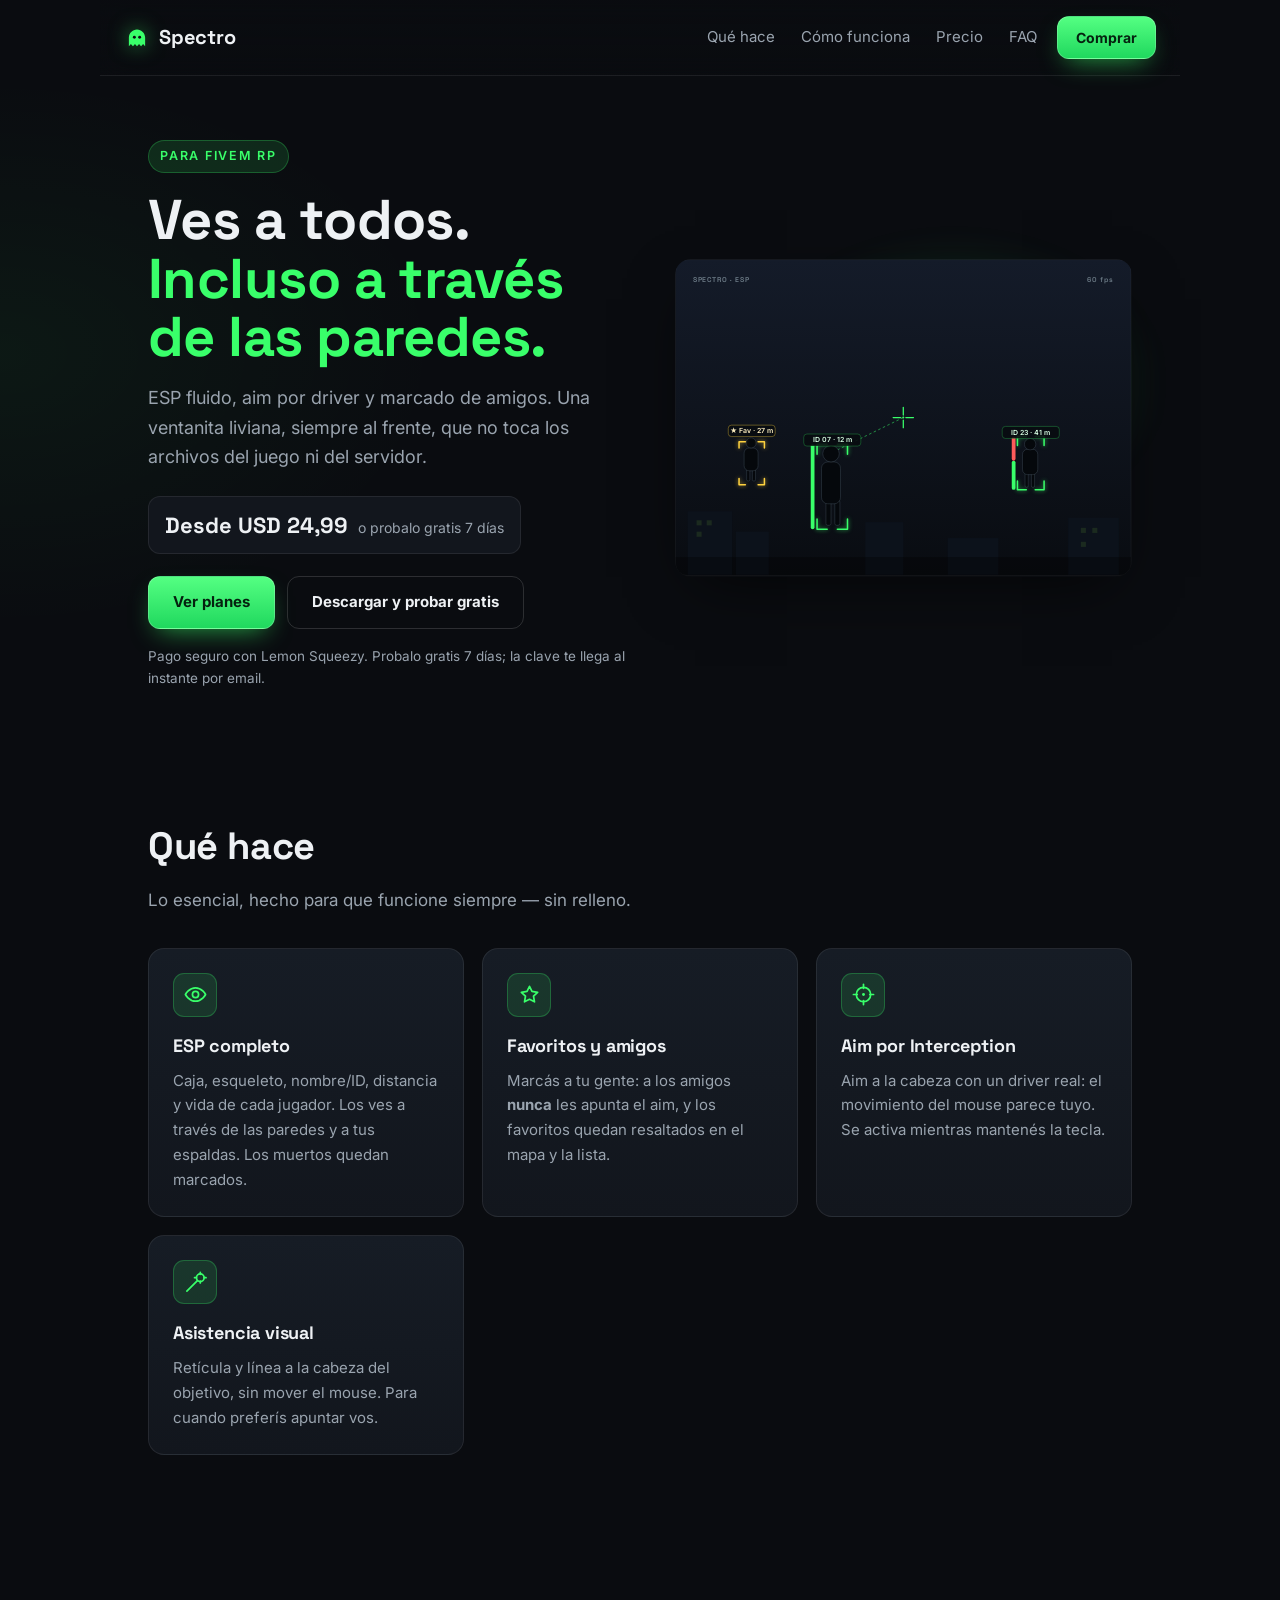
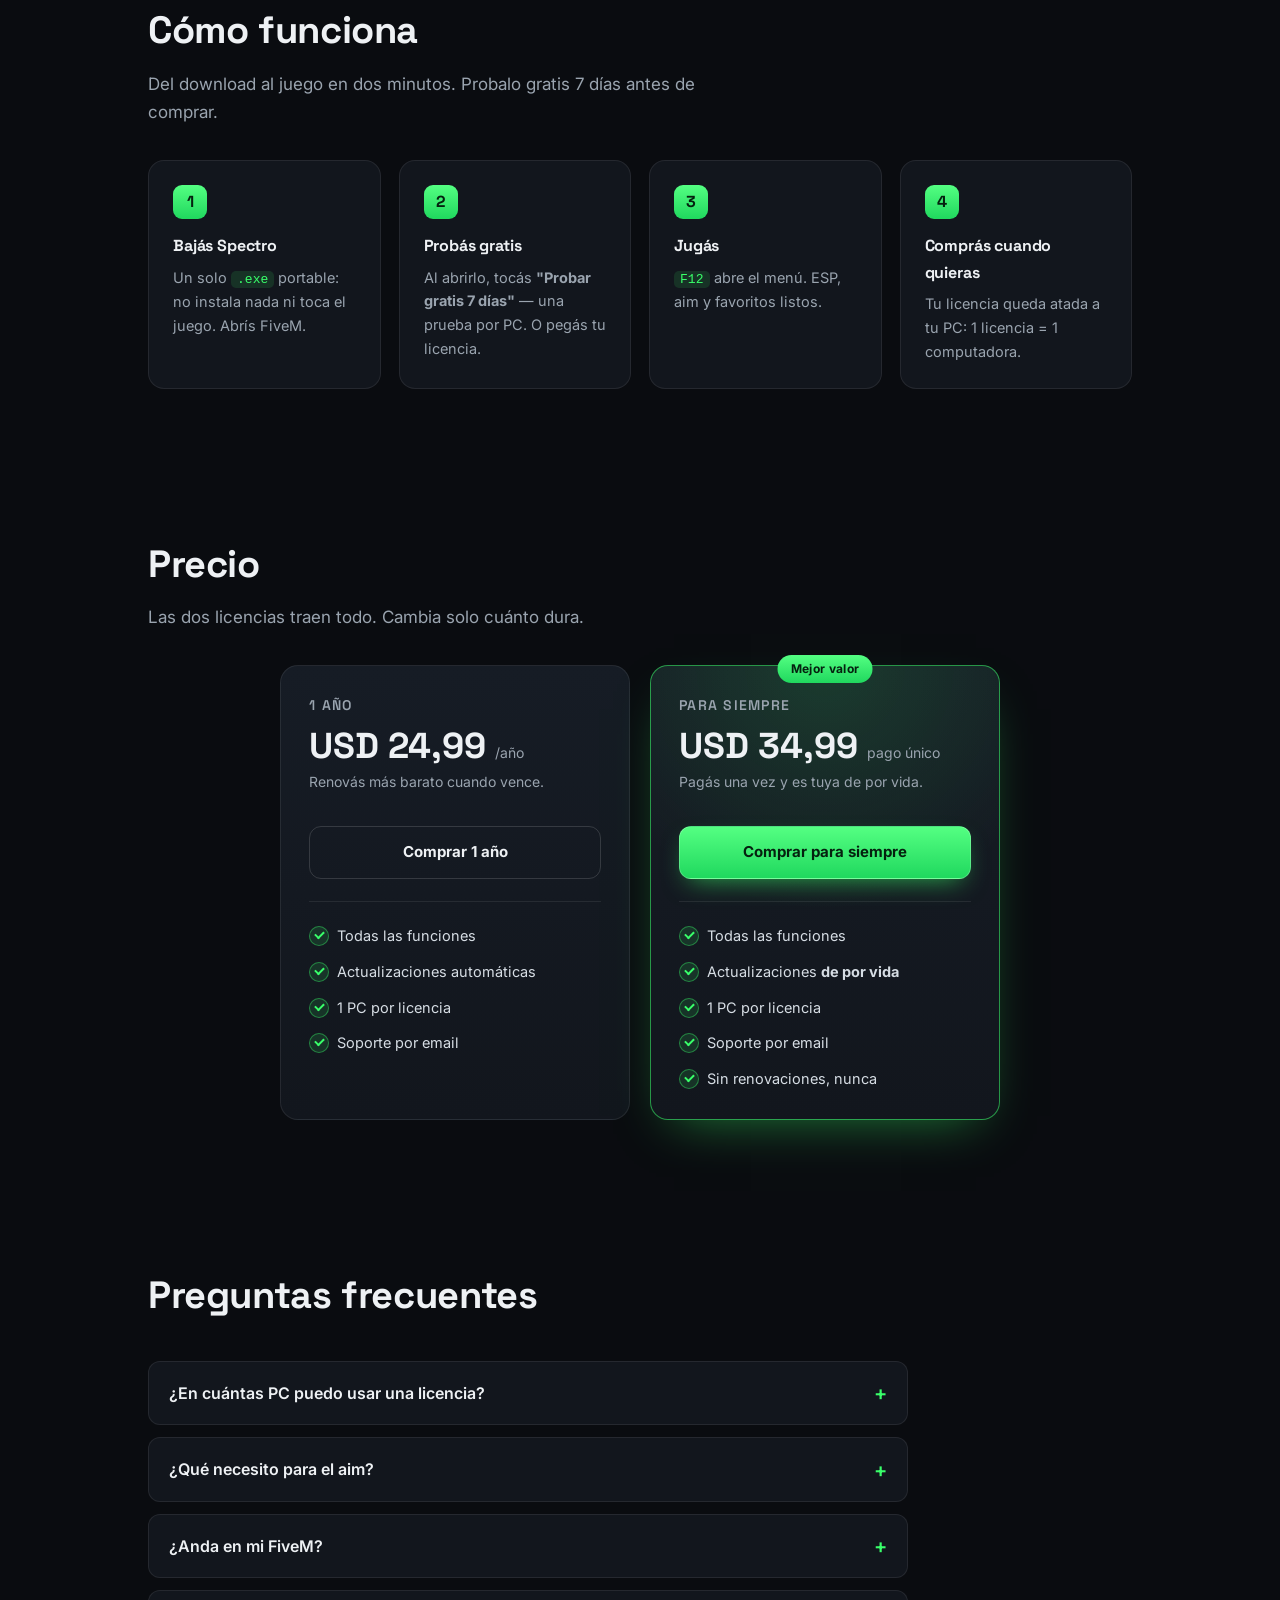
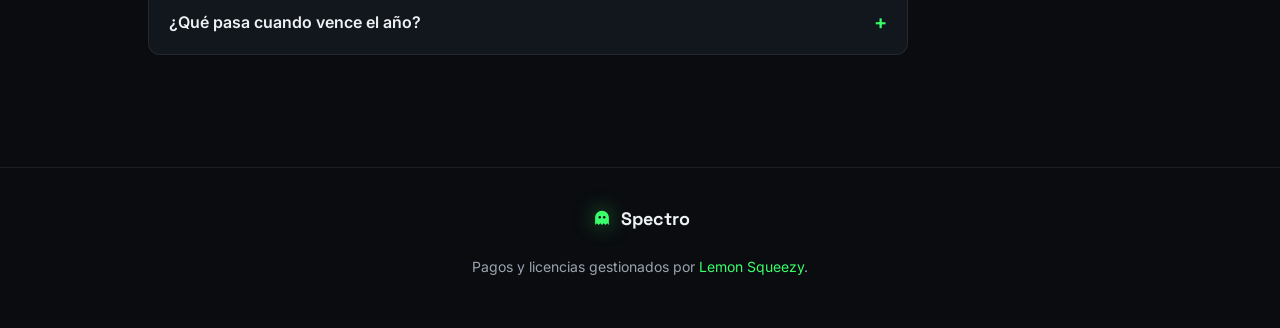
==== index.html @ 85bcd3e9 "Landing: descarga del exe + flujo de prueba gratis Co-Authored-By: Claude Opus 4.8 <noreply@anthropi" ====
<!doctype html>
<html lang="es">
<head>
<meta charset="utf-8">
<meta name="viewport" content="width=device-width, initial-scale=1">
<title>Spectro — ESP para FiveM RP</title>
<meta name="description" content="Spectro: ESP fluido, aim por driver y marcado de amigos para FiveM RP. Licencia de 1 año por USD 24,99.">
<link rel="icon" type="image/svg+xml" href="favicon.svg">
<link rel="preconnect" href="https://fonts.googleapis.com">
<link rel="preconnect" href="https://fonts.gstatic.com" crossorigin>
<link href="https://fonts.googleapis.com/css2?family=Space+Grotesk:wght@500;600;700&family=Inter:wght@400;500;600&display=swap" rel="stylesheet">
<link rel="stylesheet" href="style.css?v=4">
</head>
<body>

<!-- ===== Marca (fantasma) reutilizable ===== -->
<svg width="0" height="0" style="position:absolute" aria-hidden="true">
  <defs>
    <symbol id="ghost" viewBox="0 0 64 64">
      <path d="M12 52 L12 31 C12 20 20.95 11 32 11 C43.05 11 52 20 52 31 L52 52 L47 47 L42 52 L37 47 L32 52 L27 47 L22 52 L17 47 Z"/>
      <circle cx="25.5" cy="30" r="3.6" fill="#0a0c10"/>
      <circle cx="38.5" cy="30" r="3.6" fill="#0a0c10"/>
    </symbol>
  </defs>
</svg>

<header class="site-header">
  <a class="brand" href="#">
    <svg class="brand-mark" viewBox="0 0 64 64" aria-hidden="true"><use href="#ghost"/></svg>
    <span>Spectro</span>
  </a>
  <nav class="nav">
    <a href="#que-hace">Qué hace</a>
    <a href="#como">Cómo funciona</a>
    <a href="#precio">Precio</a>
    <a href="#faq">FAQ</a>
  </nav>
  <a class="btn btn-sm" href="#precio">Comprar</a>
</header>

<main>

  <!-- ===== HERO ===== -->
  <section class="hero">
    <div class="hero-copy">
      <span class="eyebrow">Para FiveM RP</span>
      <h1>Ves a todos.<br><span class="accent">Incluso a través de las paredes.</span></h1>
      <p class="lead">ESP fluido, aim por driver y marcado de amigos. Una ventanita liviana, siempre al frente, que no toca los archivos del juego ni del servidor.</p>
      <div class="price-pill"><strong>Desde USD 24,99</strong><span>o probalo gratis 7 días</span></div>
      <div class="cta-row">
        <a class="btn" href="#precio">Ver planes</a>
        <a class="btn btn-ghost" href="download/Cheat.App.exe">Descargar y probar gratis</a>
      </div>
      <p class="trust">Pago seguro con Lemon Squeezy. Probalo gratis 7 días; la clave te llega al instante por email.</p>
    </div>

    <div class="hero-visual">
      <div class="glow"></div>
      <!-- Mockup del ESP (ilustración; se reemplaza por una captura real) -->
      <svg class="esp-mockup" viewBox="0 0 720 500" role="img" aria-label="Mockup del ESP de Spectro">
        <defs>
          <linearGradient id="sky" x1="0" y1="0" x2="0" y2="1">
            <stop offset="0" stop-color="#141b29"/>
            <stop offset="1" stop-color="#090c11"/>
          </linearGradient>
          <filter id="soft" x="-20%" y="-20%" width="140%" height="140%">
            <feGaussianBlur stdDeviation="2.2"/>
          </filter>
        </defs>

        <rect x="1" y="1" width="718" height="498" rx="18" fill="url(#sky)" stroke="rgba(255,255,255,.08)"/>

        <!-- skyline -->
        <g fill="#0c121b">
          <rect x="20" y="398" width="70" height="100"/>
          <rect x="96" y="430" width="52" height="68"/>
          <rect x="300" y="415" width="60" height="83"/>
          <rect x="430" y="440" width="80" height="58"/>
          <rect x="620" y="408" width="80" height="90"/>
        </g>
        <g fill="#1b2a1f">
          <rect x="34" y="412" width="8" height="8"/><rect x="50" y="412" width="8" height="8"/>
          <rect x="34" y="430" width="8" height="8"/><rect x="640" y="424" width="8" height="8"/>
          <rect x="658" y="424" width="8" height="8"/><rect x="640" y="446" width="8" height="8"/>
        </g>
        <rect x="1" y="470" width="718" height="29" rx="0" fill="rgba(0,0,0,.35)"/>

        <!-- ====== Jugador C (favorito, amarillo) ====== -->
        <g class="fig">
          <rect x="113" y="330" width="5" height="20" rx="2"/><rect x="122" y="330" width="5" height="20" rx="2"/>
          <rect x="109" y="298" width="22" height="36" rx="8"/>
          <circle cx="120" cy="290" r="8"/>
        </g>
        <g class="esp esp-fav">
          <path d="M101 288 h10 M101 288 v10 M141 288 h-10 M141 288 v10 M101 356 h10 M101 356 v-10 M141 356 h-10 M141 356 v-10"/>
        </g>
        <g class="tag tag-fav"><rect x="84" y="262" width="74" height="18" rx="5"/><text x="121" y="275">★ Fav · 27 m</text></g>

        <!-- ====== Jugador A (principal) ====== -->
        <line class="aimline" x1="360" y1="250" x2="246" y2="306"/>
        <g class="fig">
          <rect x="238" y="380" width="8" height="40" rx="3"/><rect x="252" y="380" width="8" height="40" rx="3"/>
          <rect x="231" y="320" width="30" height="66" rx="10"/>
          <circle cx="246" cy="307" r="13"/>
        </g>
        <g class="esp">
          <path d="M224 292 h16 M224 292 v16 M272 292 h-16 M272 292 v16 M224 426 h16 M224 426 v-16 M272 426 h-16 M272 426 v-16"/>
        </g>
        <!-- barra de vida llena -->
        <rect x="214" y="292" width="6" height="134" rx="3" fill="rgba(0,0,0,.55)"/>
        <rect x="214" y="292" width="6" height="134" rx="3" class="hp-full"/>
        <g class="tag"><rect x="203" y="276" width="90" height="19" rx="5"/><text x="248" y="289">ID 07 · 12 m</text></g>

        <!-- ====== Jugador B (lejos, vida media) ====== -->
        <g class="fig">
          <rect x="552" y="336" width="5" height="24" rx="2"/><rect x="562" y="336" width="5" height="24" rx="2"/>
          <rect x="548" y="300" width="24" height="40" rx="8"/>
          <circle cx="560" cy="292" r="9"/>
        </g>
        <g class="esp">
          <path d="M540 280 h14 M540 280 v14 M582 280 h-14 M582 280 v14 M540 364 h14 M540 364 v-14 M582 364 h-14 M582 364 v-14"/>
        </g>
        <rect x="531" y="280" width="6" height="84" rx="3" fill="rgba(0,0,0,.55)"/>
        <rect x="531" y="318" width="6" height="46" rx="3" class="hp-full"/>
        <rect x="531" y="280" width="6" height="38" rx="3" class="hp-low"/>
        <g class="tag"><rect x="516" y="264" width="90" height="19" rx="5"/><text x="561" y="277">ID 23 · 41 m</text></g>

        <!-- crosshair -->
        <g class="crosshair">
          <line x1="344" y1="250" x2="356" y2="250"/><line x1="364" y1="250" x2="376" y2="250"/>
          <line x1="360" y1="234" x2="360" y2="246"/><line x1="360" y1="254" x2="360" y2="266"/>
          <circle cx="360" cy="250" r="1.6"/>
        </g>

        <!-- HUD -->
        <text class="hud" x="28" y="36">SPECTRO · ESP</text>
        <text class="hud" x="692" y="36" text-anchor="end">60 fps</text>
      </svg>
    </div>
  </section>

  <!-- ===== QUÉ HACE ===== -->
  <section id="que-hace" class="section">
    <div class="section-head">
      <h2>Qué hace</h2>
      <p>Lo esencial, hecho para que funcione siempre — sin relleno.</p>
    </div>
    <div class="grid">
      <article class="card">
        <div class="ic">
          <svg viewBox="0 0 24 24"><path d="M1.5 12S5 5 12 5s10.5 7 10.5 7-3.5 7-10.5 7S1.5 12 1.5 12Z"/><circle cx="12" cy="12" r="3.2"/></svg>
        </div>
        <h3>ESP completo</h3>
        <p>Caja, esqueleto, nombre/ID, distancia y vida de cada jugador. Los ves a través de las paredes y a tus espaldas. Los muertos quedan marcados.</p>
      </article>
      <article class="card">
        <div class="ic">
          <svg viewBox="0 0 24 24"><path d="M12 3.5l2.6 5.3 5.9.9-4.3 4.1 1 5.8L12 17l-5.2 2.6 1-5.8-4.3-4.1 5.9-.9z"/></svg>
        </div>
        <h3>Favoritos y amigos</h3>
        <p>Marcás a tu gente: a los amigos <strong>nunca</strong> les apunta el aim, y los favoritos quedan resaltados en el mapa y la lista.</p>
      </article>
      <article class="card">
        <div class="ic">
          <svg viewBox="0 0 24 24"><circle cx="12" cy="12" r="7.5"/><line x1="12" y1="1.5" x2="12" y2="5.5"/><line x1="12" y1="18.5" x2="12" y2="22.5"/><line x1="1.5" y1="12" x2="5.5" y2="12"/><line x1="18.5" y1="12" x2="22.5" y2="12"/><circle cx="12" cy="12" r="1.5" class="fill"/></svg>
        </div>
        <h3>Aim por Interception</h3>
        <p>Aim a la cabeza con un driver real: el movimiento del mouse parece tuyo. Se activa mientras mantenés la tecla.</p>
      </article>
      <article class="card">
        <div class="ic">
          <svg viewBox="0 0 24 24"><path d="M3 21 L14 10"/><circle cx="17" cy="7" r="4"/><path d="M17 1.5v2 M17 10.5v2 M11 7h2 M21 7h2"/></svg>
        </div>
        <h3>Asistencia visual</h3>
        <p>Retícula y línea a la cabeza del objetivo, sin mover el mouse. Para cuando preferís apuntar vos.</p>
      </article>
    </div>
  </section>

  <!-- ===== CÓMO FUNCIONA ===== -->
  <section id="como" class="section">
    <div class="section-head">
      <h2>Cómo funciona</h2>
      <p>Del download al juego en dos minutos. Probalo gratis 7 días antes de comprar.</p>
    </div>
    <ol class="steps">
      <li><span class="num">1</span><h3>Bajás Spectro</h3><p>Un solo <code>.exe</code> portable: no instala nada ni toca el juego. Abrís FiveM.</p></li>
      <li><span class="num">2</span><h3>Probás gratis</h3><p>Al abrirlo, tocás <b>"Probar gratis 7 días"</b> — una prueba por PC. O pegás tu licencia.</p></li>
      <li><span class="num">3</span><h3>Jugás</h3><p><code>F12</code> abre el menú. ESP, aim y favoritos listos.</p></li>
      <li><span class="num">4</span><h3>Comprás cuando quieras</h3><p>Tu licencia queda atada a tu PC: 1 licencia = 1 computadora.</p></li>
    </ol>
  </section>

  <!-- ===== PRECIO ===== -->
  <section id="precio" class="section">
    <div class="section-head">
      <h2>Precio</h2>
      <p>Las dos licencias traen todo. Cambia solo cuánto dura.</p>
    </div>
    <div class="plans">
      <!-- Plan 1 año -->
      <div class="plan">
        <span class="plan-name">1 año</span>
        <div class="plan-price">USD 24,99 <span>/año</span></div>
        <p class="plan-note">Renovás más barato cuando vence.</p>
        <a class="btn btn-ghost full" href="https://spectrofivem.lemonsqueezy.com/checkout/buy/09690ed9-b4ee-4f0f-9200-23edc8bf85ed">Comprar 1 año</a>
        <ul class="plan-feats">
          <li>Todas las funciones</li>
          <li>Actualizaciones automáticas</li>
          <li>1 PC por licencia</li>
          <li>Soporte por email</li>
        </ul>
      </div>
      <!-- Plan para siempre (destacado) -->
      <div class="plan plan-featured">
        <span class="badge">Mejor valor</span>
        <span class="plan-name">Para siempre</span>
        <div class="plan-price">USD 34,99 <span>pago único</span></div>
        <p class="plan-note">Pagás una vez y es tuya de por vida.</p>
        <a class="btn full" href="https://spectrofivem.lemonsqueezy.com/checkout/buy/49e8ce99-309d-4e68-a015-d64d3e84b414">Comprar para siempre</a>
        <ul class="plan-feats">
          <li>Todas las funciones</li>
          <li>Actualizaciones <strong>de por vida</strong></li>
          <li>1 PC por licencia</li>
          <li>Soporte por email</li>
          <li>Sin renovaciones, nunca</li>
        </ul>
      </div>
    </div>
  </section>

  <!-- ===== FAQ ===== -->
  <section id="faq" class="section">
    <div class="section-head"><h2>Preguntas frecuentes</h2></div>
    <div class="faq">
      <details>
        <summary>¿En cuántas PC puedo usar una licencia?</summary>
        <p>En una. Se activa en la primera PC donde la pegás y queda atada. Si cambiás de PC o formateás, se libera la anterior y se activa en la nueva.</p>
      </details>
      <details>
        <summary>¿Qué necesito para el aim?</summary>
        <p>El driver Interception. Spectro te ofrece instalarlo la primera vez: pide permiso de administrador y un reinicio, una sola vez.</p>
      </details>
      <details>
        <summary>¿Anda en mi FiveM?</summary>
        <p>Probado en FiveM b3258 y superiores. Si una actualización del juego rompe algo, el auto-updater te trae el arreglo al abrir.</p>
      </details>
      <details>
        <summary>¿Qué pasa cuando vence el año?</summary>
        <p>Renovás con una clave nueva, más barata que la compra inicial. Mientras tengas licencia vigente, Spectro valida solo al abrir.</p>
      </details>
    </div>
  </section>

</main>

<footer>
  <div class="foot-brand">
    <svg class="brand-mark" viewBox="0 0 64 64" aria-hidden="true"><use href="#ghost"/></svg>
    <span>Spectro</span>
  </div>
  <p>Pagos y licencias gestionados por <a href="https://www.lemonsqueezy.com">Lemon Squeezy</a>.</p>
</footer>

<!-- Vercel Web Analytics (tráfico). Se activa en el panel del proyecto -> Analytics. -->
<script defer src="/_vercel/insights/script.js"></script>

</body>
</html>
---- style.css ----
/* ===== Spectro landing ===== */
:root{
  --bg:#0a0c10; --bg-2:#0d1016;
  --card:#12161d; --card-2:#161c25;
  --line:rgba(255,255,255,.08); --line-2:rgba(255,255,255,.14);
  --fg:#eef1f4; --muted:#9aa4af;
  --accent:#39ff6a; --accent-2:#16c355; --accent-weak:rgba(57,255,106,.12);
  --fav:#ffd23f; --danger:#ff5b5b;
  --maxw:1080px; --radius:16px;
  --shadow:0 20px 60px -20px rgba(0,0,0,.7);
}
*{box-sizing:border-box}
html{scroll-behavior:smooth}
body{
  margin:0; background:var(--bg); color:var(--fg);
  font:16px/1.65 "Inter",system-ui,-apple-system,sans-serif;
  -webkit-font-smoothing:antialiased;
  background-image:
    radial-gradient(1100px 500px at 78% -10%, rgba(57,255,106,.10), transparent 60%),
    radial-gradient(800px 500px at 0% 10%, rgba(57,255,106,.05), transparent 55%);
}
h1,h2,h3,.brand span{font-family:"Space Grotesk","Inter",sans-serif;letter-spacing:-.01em}
a{color:inherit;text-decoration:none}
.accent{color:var(--accent)}

/* layout helpers */
main,.site-header{max-width:var(--maxw);margin-inline:auto;padding-inline:24px}
.section{padding:72px 24px;max-width:var(--maxw);margin-inline:auto}
.section-head{max-width:620px;margin-bottom:34px}
.section-head h2{font-size:clamp(26px,4vw,38px);margin:0 0 8px}
.section-head p{color:var(--muted);margin:0;font-size:17px}
.eyebrow{display:inline-block;font-size:12.5px;font-weight:600;letter-spacing:.14em;
  text-transform:uppercase;color:var(--accent);
  background:var(--accent-weak);border:1px solid rgba(57,255,106,.25);
  padding:5px 11px;border-radius:999px}

/* buttons */
.btn{display:inline-flex;align-items:center;justify-content:center;gap:8px;
  background:linear-gradient(180deg,#54ff82,#20d85e);color:#05210f;
  font-weight:700;font-size:15px;padding:13px 24px;border-radius:12px;
  border:1px solid rgba(255,255,255,.2);
  box-shadow:0 10px 26px -10px rgba(57,255,106,.65);transition:.18s}
.btn:hover{transform:translateY(-1px);filter:brightness(1.06);box-shadow:0 14px 30px -10px rgba(57,255,106,.8)}
.btn-sm{padding:9px 18px;font-size:14px}
.btn-ghost{background:transparent;color:var(--fg);border-color:var(--line-2);box-shadow:none}
.btn-ghost:hover{border-color:var(--accent);color:var(--accent);background:var(--accent-weak)}

/* header */
.site-header{position:sticky;top:0;z-index:20;display:flex;align-items:center;gap:20px;
  padding-block:16px;backdrop-filter:blur(12px);
  background:linear-gradient(180deg,rgba(10,12,16,.85),rgba(10,12,16,.55));
  border-bottom:1px solid var(--line)}
.brand{display:flex;align-items:center;gap:9px;font-weight:700;font-size:20px;margin-right:auto}
.brand-mark{width:26px;height:26px;fill:var(--accent);filter:drop-shadow(0 0 10px rgba(57,255,106,.5))}
.brand-mark .eye{fill:var(--bg)}
.nav{display:flex;gap:26px;font-size:15px;color:var(--muted)}
.nav a:hover{color:var(--fg)}

/* hero */
.hero{display:grid;grid-template-columns:1.05fr 1fr;gap:48px;align-items:center;
  padding:64px 24px 40px;max-width:var(--maxw);margin-inline:auto}
.hero-copy h1{font-size:clamp(34px,5.2vw,56px);line-height:1.05;margin:18px 0 16px}
.lead{font-size:18px;color:var(--muted);max-width:30em;margin:0 0 24px}
.price-pill{display:inline-flex;align-items:baseline;gap:10px;margin-bottom:22px;
  background:var(--card);border:1px solid var(--line);border-radius:12px;padding:10px 16px}
.price-pill strong{font-size:22px;font-family:"Space Grotesk",sans-serif}
.price-pill span{color:var(--muted);font-size:14px}
.cta-row{display:flex;gap:12px;flex-wrap:wrap}
.trust{color:var(--muted);font-size:13.5px;margin-top:16px}

.hero-visual{position:relative}
.hero-visual .glow{position:absolute;inset:-10% -5%;z-index:0;
  background:radial-gradient(60% 55% at 60% 40%,rgba(57,255,106,.22),transparent 70%);
  filter:blur(10px)}
.esp-mockup{position:relative;z-index:1;width:100%;height:auto;
  border-radius:var(--radius);box-shadow:var(--shadow)}

/* mockup internals */
.esp-mockup .fig{fill:#05080c;stroke:rgba(120,140,160,.35);stroke-width:1}
.esp-mockup .esp path{fill:none;stroke:var(--accent);stroke-width:2.4;stroke-linecap:round;
  filter:drop-shadow(0 0 3px rgba(57,255,106,.7))}
.esp-mockup .esp-fav path{stroke:var(--fav);filter:drop-shadow(0 0 3px rgba(255,210,63,.7))}
.esp-mockup .hp-full{fill:var(--accent)}
.esp-mockup .hp-low{fill:var(--danger)}
.esp-mockup .aimline{stroke:rgba(57,255,106,.55);stroke-width:1.5;stroke-dasharray:4 4}
.esp-mockup .crosshair line{stroke:var(--accent);stroke-width:2;stroke-linecap:round}
.esp-mockup .crosshair circle{fill:var(--accent)}
.esp-mockup .tag rect{fill:rgba(8,12,16,.9);stroke:rgba(57,255,106,.4)}
.esp-mockup .tag text{fill:#d7ffe3;font:600 11px "Inter",sans-serif;text-anchor:middle}
.esp-mockup .tag-fav rect{stroke:rgba(255,210,63,.55)}
.esp-mockup .tag-fav text{fill:#fff0c2}
.esp-mockup .hud{fill:rgba(170,190,200,.6);font:600 11px "Space Grotesk",sans-serif;letter-spacing:.12em}

/* cards */
.grid{display:grid;grid-template-columns:repeat(auto-fit,minmax(240px,1fr));gap:18px}
.card{background:linear-gradient(180deg,var(--card-2),var(--card));
  border:1px solid var(--line);border-radius:var(--radius);padding:24px;transition:.18s}
.card:hover{transform:translateY(-3px);border-color:var(--line-2);box-shadow:var(--shadow)}
.card .ic{width:44px;height:44px;border-radius:11px;display:grid;place-items:center;
  background:var(--accent-weak);border:1px solid rgba(57,255,106,.25);margin-bottom:14px}
.card .ic svg{width:23px;height:23px;fill:none;stroke:var(--accent);stroke-width:1.8;
  stroke-linecap:round;stroke-linejoin:round}
.card .ic svg .fill{fill:var(--accent);stroke:none}
.card h3{font-size:18px;margin:0 0 8px}
.card p{margin:0;color:var(--muted);font-size:15px}

/* steps */
.steps{list-style:none;margin:0;padding:0;display:grid;
  grid-template-columns:repeat(auto-fit,minmax(210px,1fr));gap:18px;counter-reset:s}
.steps li{position:relative;background:var(--card);border:1px solid var(--line);
  border-radius:var(--radius);padding:24px}
.steps .num{display:grid;place-items:center;width:34px;height:34px;border-radius:9px;
  font-family:"Space Grotesk",sans-serif;font-weight:700;color:#05210f;
  background:linear-gradient(180deg,#54ff82,#20d85e);margin-bottom:14px}
.steps h3{font-size:16px;margin:0 0 6px}
.steps p{margin:0;color:var(--muted);font-size:14.5px}
.steps code{background:var(--accent-weak);color:var(--accent);padding:1px 6px;border-radius:5px;font-size:.9em}

/* planes */
.plans{display:grid;grid-template-columns:repeat(2,1fr);gap:20px;align-items:stretch;
  max-width:720px;margin-inline:auto}
.plan{position:relative;display:flex;flex-direction:column;
  background:linear-gradient(180deg,var(--card-2),var(--card));
  border:1px solid var(--line);border-radius:18px;padding:28px}
.plan-featured{border-color:rgba(57,255,106,.55);
  background:
    radial-gradient(120% 90% at 50% 0%,rgba(57,255,106,.14),transparent 60%),
    linear-gradient(180deg,var(--card-2),var(--card));
  box-shadow:0 20px 50px -24px rgba(57,255,106,.5)}
.badge{position:absolute;top:-11px;left:50%;transform:translateX(-50%);
  background:linear-gradient(180deg,#54ff82,#20d85e);color:#05210f;font-weight:700;
  font-size:12px;letter-spacing:.03em;padding:4px 13px;border-radius:999px;white-space:nowrap}
.plan-name{font-family:"Space Grotesk",sans-serif;font-weight:600;font-size:14px;
  color:var(--muted);text-transform:uppercase;letter-spacing:.09em}
.plan-price{font-family:"Space Grotesk",sans-serif;font-weight:700;font-size:36px;
  line-height:1;margin:10px 0 6px}
.plan-price span{font-family:"Inter",sans-serif;font-weight:400;font-size:14px;color:var(--muted)}
.plan-note{color:var(--muted);font-size:14px;margin:0 0 20px;min-height:2.6em}
.btn.full{width:100%}
.plan-feats{list-style:none;margin:22px 0 0;padding:22px 0 0;border-top:1px solid var(--line);
  display:grid;gap:12px}
.plan-feats li{position:relative;padding-left:28px;color:#d6dde4;font-size:14.5px}
.plan-feats li::before{content:"";position:absolute;left:0;top:2px;width:18px;height:18px;border-radius:50%;
  background:var(--accent-weak);border:1px solid rgba(57,255,106,.4)}
.plan-feats li::after{content:"";position:absolute;left:5.5px;top:7px;width:7px;height:4px;
  border-left:2px solid var(--accent);border-bottom:2px solid var(--accent);transform:rotate(-45deg)}

/* faq */
.faq{display:grid;gap:12px;max-width:760px}
details{background:var(--card);border:1px solid var(--line);border-radius:12px;padding:4px 20px}
details summary{cursor:pointer;font-weight:600;padding:14px 0;list-style:none;
  display:flex;justify-content:space-between;align-items:center;gap:12px}
details summary::-webkit-details-marker{display:none}
details summary::after{content:"+";color:var(--accent);font-size:20px;line-height:1;transition:.2s}
details[open] summary::after{transform:rotate(45deg)}
details p{color:var(--muted);margin:0 0 16px;font-size:15px}

/* footer */
footer{border-top:1px solid var(--line);margin-top:40px;padding:36px 24px;
  text-align:center;color:var(--muted);font-size:14px}
.foot-brand{display:inline-flex;align-items:center;gap:8px;font-family:"Space Grotesk",sans-serif;
  font-weight:700;color:var(--fg);font-size:18px;margin-bottom:8px}
.foot-brand .brand-mark{width:22px;height:22px}
footer a{color:var(--accent)}

/* responsive */
@media (max-width:860px){
  .hero{grid-template-columns:1fr;gap:30px;padding-top:40px}
  .hero-visual{order:-1}
  .nav{display:none}
  .plans{grid-template-columns:1fr;max-width:420px}
}
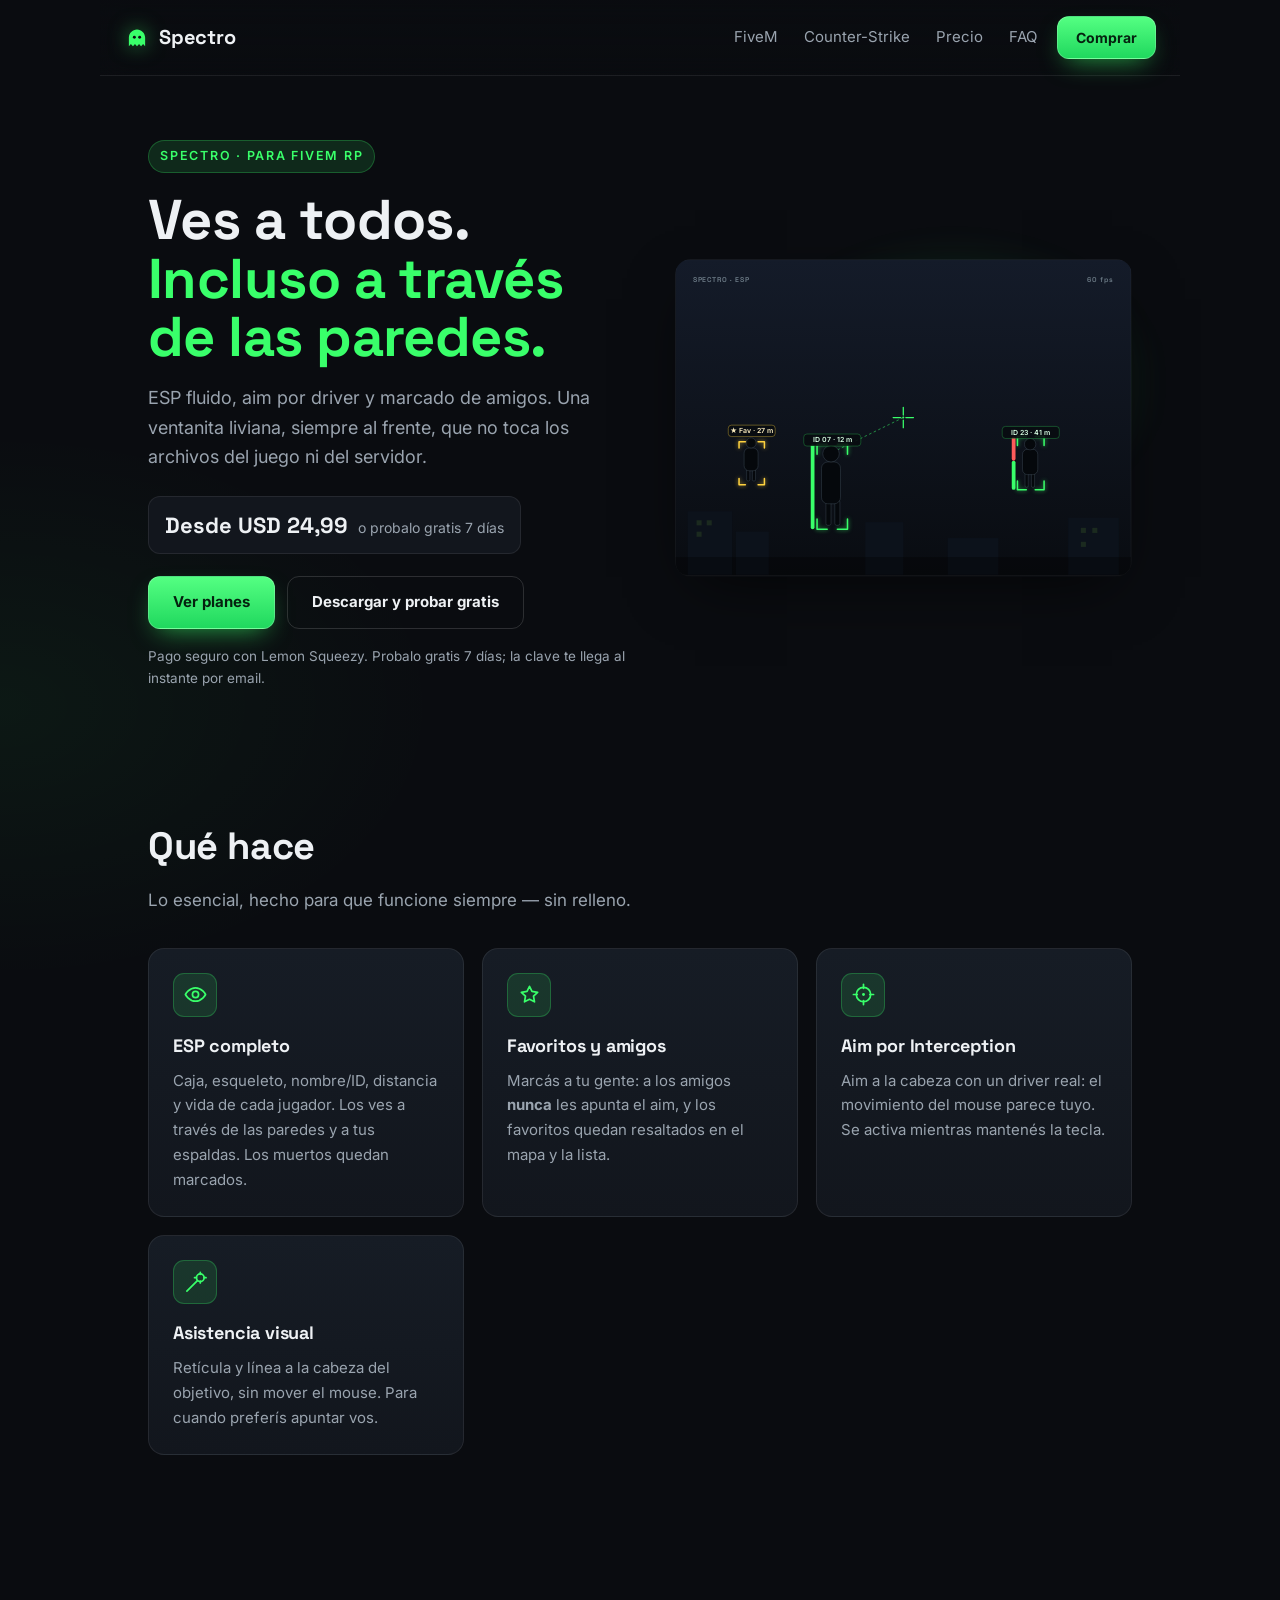
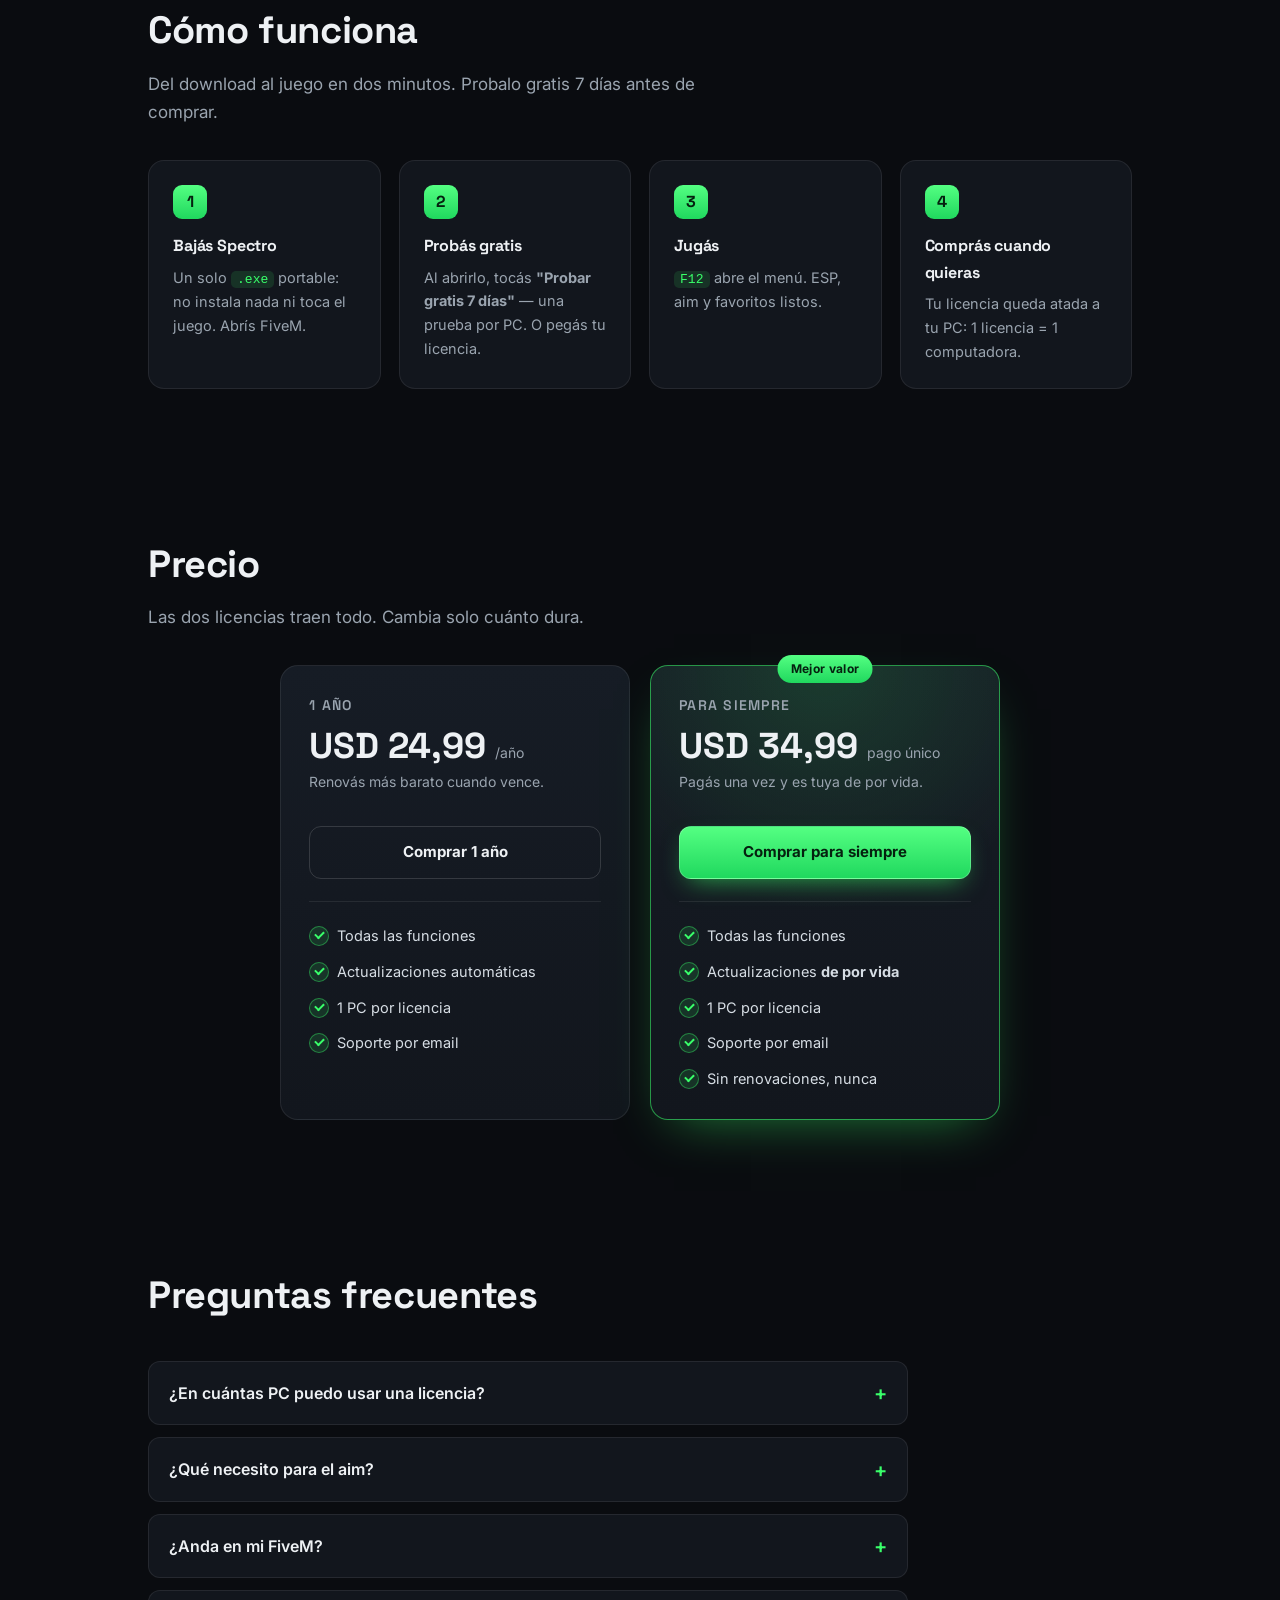
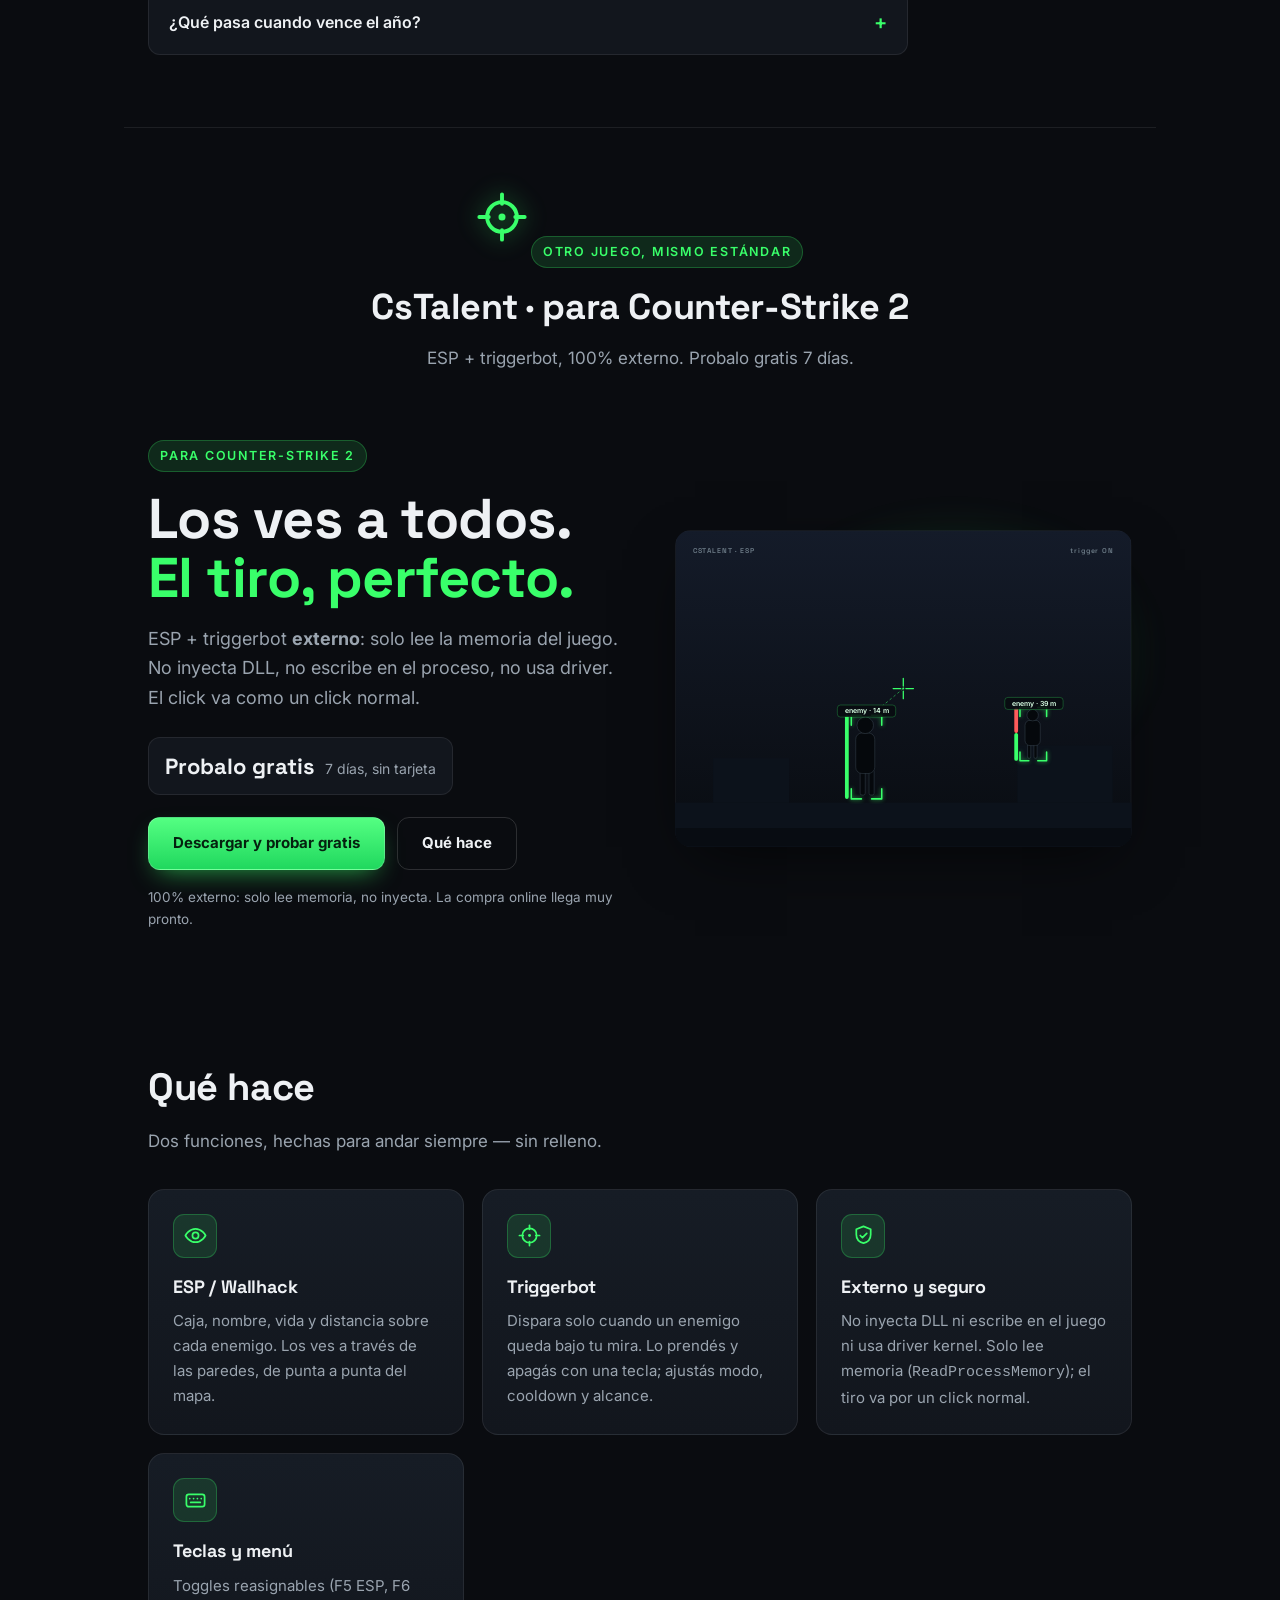
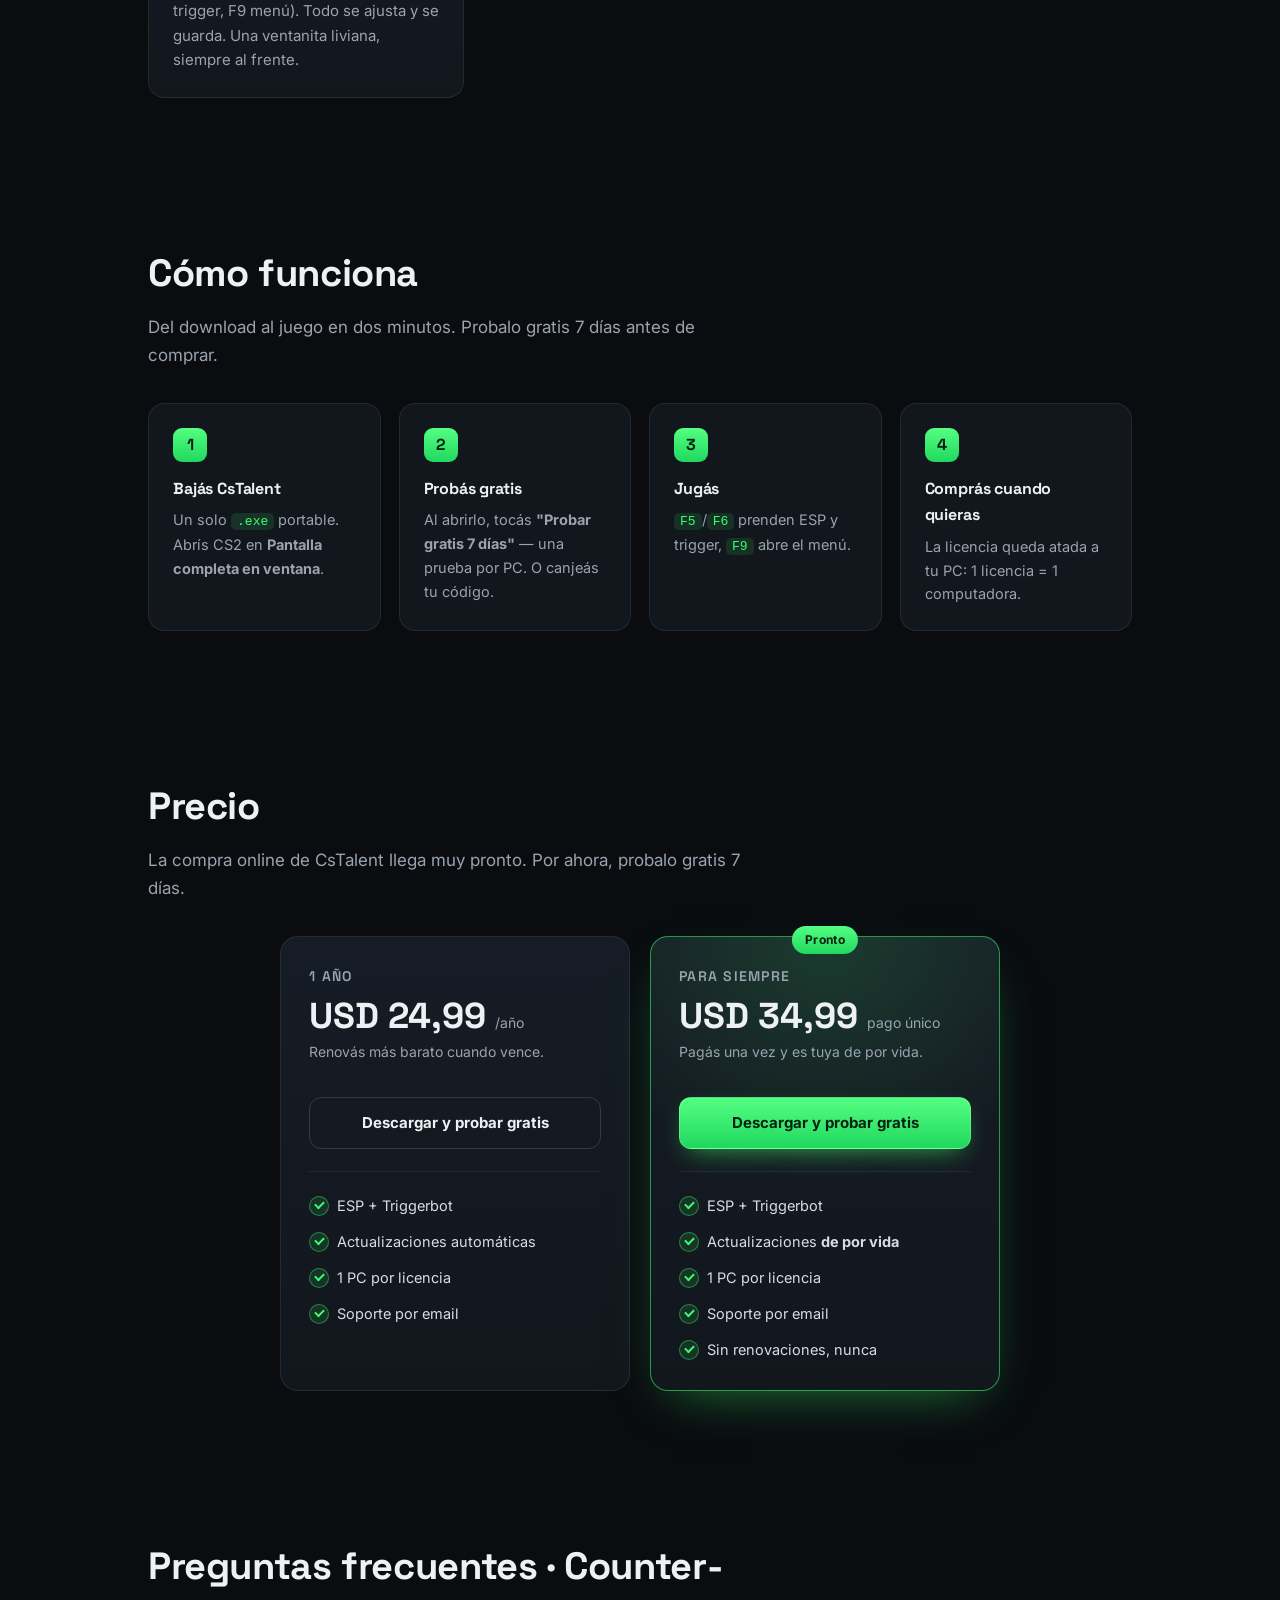
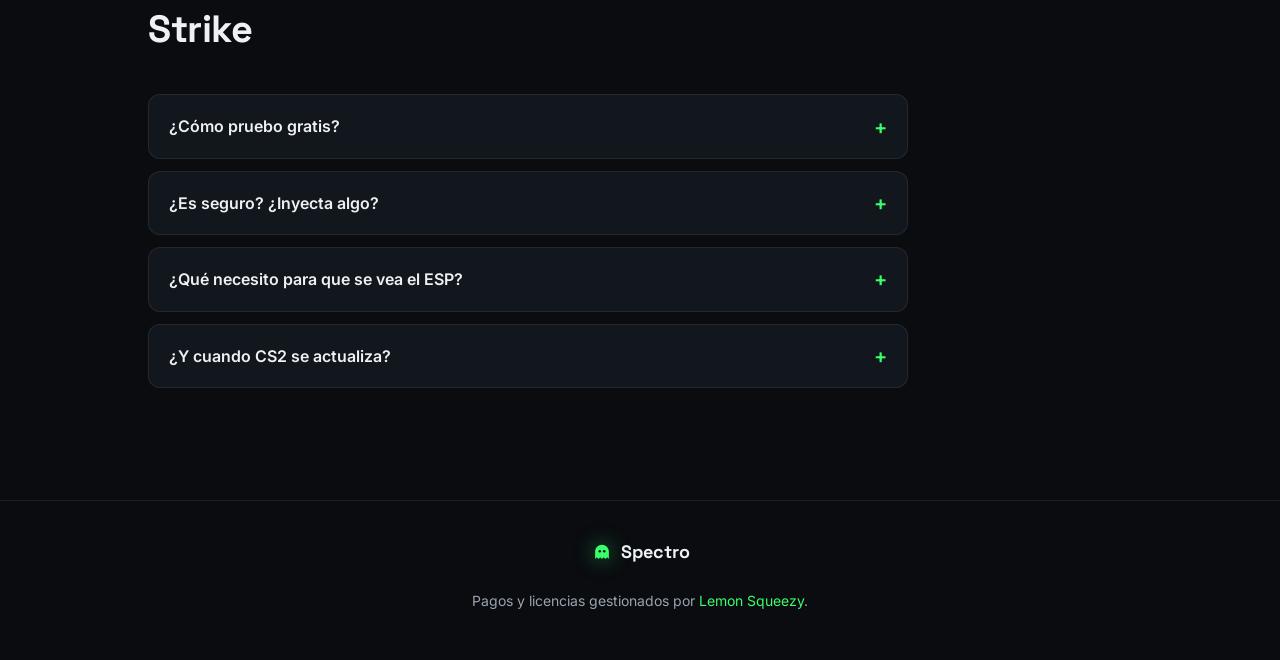
==== commit 922e3313: "feat(web): seccion Counter-Strike (CsTalent) en la misma pagina Agrega al sitio una seccion de CS co" ====
--- a/index.html
+++ b/index.html
@@ -3,13 +3,13 @@
 <head>
 <meta charset="utf-8">
 <meta name="viewport" content="width=device-width, initial-scale=1">
-<title>Spectro — ESP para FiveM RP</title>
-<meta name="description" content="Spectro: ESP fluido, aim por driver y marcado de amigos para FiveM RP. Licencia de 1 año por USD 24,99.">
+<title>Spectro — cheats para FiveM y Counter-Strike</title>
+<meta name="description" content="Spectro (ESP + aim para FiveM RP) y CsTalent (ESP + triggerbot para Counter-Strike 2). Externos, livianos. Probalos gratis 7 días; desde USD 24,99.">
 <link rel="icon" type="image/svg+xml" href="favicon.svg">
 <link rel="preconnect" href="https://fonts.googleapis.com">
 <link rel="preconnect" href="https://fonts.gstatic.com" crossorigin>
 <link href="https://fonts.googleapis.com/css2?family=Space+Grotesk:wght@500;600;700&family=Inter:wght@400;500;600&display=swap" rel="stylesheet">
-<link rel="stylesheet" href="style.css?v=4">
+<link rel="stylesheet" href="style.css?v=5">
 </head>
 <body>
 
@@ -21,6 +21,13 @@
       <circle cx="25.5" cy="30" r="3.6" fill="#0a0c10"/>
       <circle cx="38.5" cy="30" r="3.6" fill="#0a0c10"/>
     </symbol>
+    <symbol id="reticle" viewBox="0 0 64 64">
+      <g fill="none" stroke="#39FF6A" stroke-width="5" stroke-linecap="round">
+        <circle cx="32" cy="32" r="19"/>
+        <path d="M32 3 V15 M32 49 V61 M3 32 H15 M49 32 H61"/>
+      </g>
+      <circle cx="32" cy="32" r="4.5" fill="#39FF6A"/>
+    </symbol>
   </defs>
 </svg>
 
@@ -30,8 +37,8 @@
     <span>Spectro</span>
   </a>
   <nav class="nav">
-    <a href="#que-hace">Qué hace</a>
-    <a href="#como">Cómo funciona</a>
+    <a href="#fivem">FiveM</a>
+    <a href="#counter">Counter-Strike</a>
     <a href="#precio">Precio</a>
     <a href="#faq">FAQ</a>
   </nav>
@@ -40,10 +47,10 @@
 
 <main>
 
-  <!-- ===== HERO ===== -->
-  <section class="hero">
+  <!-- ===== HERO (Spectro · FiveM) ===== -->
+  <section id="fivem" class="hero">
     <div class="hero-copy">
-      <span class="eyebrow">Para FiveM RP</span>
+      <span class="eyebrow">Spectro · para FiveM RP</span>
       <h1>Ves a todos.<br><span class="accent">Incluso a través de las paredes.</span></h1>
       <p class="lead">ESP fluido, aim por driver y marcado de amigos. Una ventanita liviana, siempre al frente, que no toca los archivos del juego ni del servidor.</p>
       <div class="price-pill"><strong>Desde USD 24,99</strong><span>o probalo gratis 7 días</span></div>
@@ -252,6 +259,198 @@
     </div>
   </section>
 
+  <!-- ============ PRODUCTO 2 · COUNTER-STRIKE (CsTalent) ============ -->
+  <section id="counter" class="product-divider">
+    <div class="pd-inner">
+      <svg class="pd-mark" viewBox="0 0 64 64" aria-hidden="true"><use href="#reticle"/></svg>
+      <span class="eyebrow">Otro juego, mismo estándar</span>
+      <h2>CsTalent · para Counter-Strike 2</h2>
+      <p>ESP + triggerbot, 100% externo. Probalo gratis 7 días.</p>
+    </div>
+  </section>
+
+  <!-- ===== CS HERO ===== -->
+  <section class="hero">
+    <div class="hero-copy">
+      <span class="eyebrow">Para Counter-Strike 2</span>
+      <h1>Los ves a todos.<br><span class="accent">El tiro, perfecto.</span></h1>
+      <p class="lead">ESP + triggerbot <strong>externo</strong>: solo lee la memoria del juego. No inyecta DLL, no escribe en el proceso, no usa driver. El click va como un click normal.</p>
+      <div class="price-pill"><strong>Probalo gratis</strong><span>7 días, sin tarjeta</span></div>
+      <div class="cta-row">
+        <a class="btn" href="download/CsTalent.exe">Descargar y probar gratis</a>
+        <a class="btn btn-ghost" href="#cs-que-hace">Qué hace</a>
+      </div>
+      <p class="trust">100% externo: solo lee memoria, no inyecta. La compra online llega muy pronto.</p>
+    </div>
+
+    <div class="hero-visual">
+      <div class="glow"></div>
+      <svg class="esp-mockup" viewBox="0 0 720 500" role="img" aria-label="Mockup del ESP de CsTalent">
+        <defs>
+          <linearGradient id="sky2" x1="0" y1="0" x2="0" y2="1">
+            <stop offset="0" stop-color="#141b29"/>
+            <stop offset="1" stop-color="#090c11"/>
+          </linearGradient>
+        </defs>
+        <rect x="1" y="1" width="718" height="498" rx="18" fill="url(#sky2)" stroke="rgba(255,255,255,.08)"/>
+        <g fill="#0c121b">
+          <rect x="0" y="430" width="720" height="70"/>
+          <rect x="60" y="360" width="120" height="70"/>
+          <rect x="540" y="340" width="150" height="90"/>
+        </g>
+        <rect x="1" y="470" width="718" height="29" fill="rgba(0,0,0,.35)"/>
+
+        <!-- Enemigo A (cerca, en la mira = triggerbot) -->
+        <line class="aimline" x1="360" y1="250" x2="300" y2="300"/>
+        <g class="fig">
+          <rect x="292" y="378" width="8" height="40" rx="3"/><rect x="306" y="378" width="8" height="40" rx="3"/>
+          <rect x="285" y="320" width="30" height="64" rx="10"/>
+          <circle cx="300" cy="308" r="13"/>
+        </g>
+        <g class="esp">
+          <path d="M278 292 h16 M278 292 v16 M326 292 h-16 M326 292 v16 M278 424 h16 M278 424 v-16 M326 424 h-16 M326 424 v-16"/>
+        </g>
+        <rect x="268" y="292" width="6" height="132" rx="3" fill="rgba(0,0,0,.55)"/>
+        <rect x="268" y="292" width="6" height="132" rx="3" class="hp-full"/>
+        <g class="tag"><rect x="256" y="276" width="92" height="19" rx="5"/><text x="302" y="289">enemy · 14 m</text></g>
+
+        <!-- Enemigo B (lejos, vida media) -->
+        <g class="fig">
+          <rect x="556" y="336" width="5" height="24" rx="2"/><rect x="566" y="336" width="5" height="24" rx="2"/>
+          <rect x="552" y="300" width="24" height="40" rx="8"/>
+          <circle cx="564" cy="292" r="9"/>
+        </g>
+        <g class="esp">
+          <path d="M544 280 h14 M544 280 v14 M586 280 h-14 M586 280 v14 M544 364 h14 M544 364 v-14 M586 364 h-14 M586 364 v-14"/>
+        </g>
+        <rect x="535" y="280" width="6" height="84" rx="3" fill="rgba(0,0,0,.55)"/>
+        <rect x="535" y="320" width="6" height="44" rx="3" class="hp-full"/>
+        <rect x="535" y="280" width="6" height="40" rx="3" class="hp-low"/>
+        <g class="tag"><rect x="520" y="264" width="92" height="19" rx="5"/><text x="566" y="277">enemy · 39 m</text></g>
+
+        <!-- crosshair (triggerbot) -->
+        <g class="crosshair">
+          <line x1="344" y1="250" x2="356" y2="250"/><line x1="364" y1="250" x2="376" y2="250"/>
+          <line x1="360" y1="234" x2="360" y2="246"/><line x1="360" y1="254" x2="360" y2="266"/>
+          <circle cx="360" cy="250" r="1.6"/>
+        </g>
+        <text class="hud" x="28" y="36">CSTALENT · ESP</text>
+        <text class="hud" x="692" y="36" text-anchor="end">trigger ON</text>
+      </svg>
+    </div>
+  </section>
+
+  <!-- ===== CS QUÉ HACE ===== -->
+  <section id="cs-que-hace" class="section">
+    <div class="section-head">
+      <h2>Qué hace</h2>
+      <p>Dos funciones, hechas para andar siempre — sin relleno.</p>
+    </div>
+    <div class="grid">
+      <article class="card">
+        <div class="ic">
+          <svg viewBox="0 0 24 24"><path d="M1.5 12S5 5 12 5s10.5 7 10.5 7-3.5 7-10.5 7S1.5 12 1.5 12Z"/><circle cx="12" cy="12" r="3.2"/></svg>
+        </div>
+        <h3>ESP / Wallhack</h3>
+        <p>Caja, nombre, vida y distancia sobre cada enemigo. Los ves a través de las paredes, de punta a punta del mapa.</p>
+      </article>
+      <article class="card">
+        <div class="ic">
+          <svg viewBox="0 0 24 24"><circle cx="12" cy="12" r="7.5"/><line x1="12" y1="1.5" x2="12" y2="5.5"/><line x1="12" y1="18.5" x2="12" y2="22.5"/><line x1="1.5" y1="12" x2="5.5" y2="12"/><line x1="18.5" y1="12" x2="22.5" y2="12"/><circle cx="12" cy="12" r="1.5" class="fill"/></svg>
+        </div>
+        <h3>Triggerbot</h3>
+        <p>Dispara solo cuando un enemigo queda bajo tu mira. Lo prendés y apagás con una tecla; ajustás modo, cooldown y alcance.</p>
+      </article>
+      <article class="card">
+        <div class="ic">
+          <svg viewBox="0 0 24 24"><path d="M12 2.5l7.5 3v5.5c0 4.6-3.2 8-7.5 9-4.3-1-7.5-4.4-7.5-9V5.5z"/><path d="M8.6 12l2.3 2.3 4.5-4.6"/></svg>
+        </div>
+        <h3>Externo y seguro</h3>
+        <p>No inyecta DLL ni escribe en el juego ni usa driver kernel. Solo lee memoria (<code>ReadProcessMemory</code>); el tiro va por un click normal.</p>
+      </article>
+      <article class="card">
+        <div class="ic">
+          <svg viewBox="0 0 24 24"><rect x="2.5" y="5.5" width="19" height="13" rx="2.5"/><path d="M6 10h.01 M10 10h.01 M14 10h.01 M18 10h.01 M7 14h10"/></svg>
+        </div>
+        <h3>Teclas y menú</h3>
+        <p>Toggles reasignables (F5 ESP, F6 trigger, F9 menú). Todo se ajusta y se guarda. Una ventanita liviana, siempre al frente.</p>
+      </article>
+    </div>
+  </section>
+
+  <!-- ===== CS CÓMO FUNCIONA ===== -->
+  <section class="section">
+    <div class="section-head">
+      <h2>Cómo funciona</h2>
+      <p>Del download al juego en dos minutos. Probalo gratis 7 días antes de comprar.</p>
+    </div>
+    <ol class="steps">
+      <li><span class="num">1</span><h3>Bajás CsTalent</h3><p>Un solo <code>.exe</code> portable. Abrís CS2 en <strong>Pantalla completa en ventana</strong>.</p></li>
+      <li><span class="num">2</span><h3>Probás gratis</h3><p>Al abrirlo, tocás <b>"Probar gratis 7 días"</b> — una prueba por PC. O canjeás tu código.</p></li>
+      <li><span class="num">3</span><h3>Jugás</h3><p><code>F5</code>/<code>F6</code> prenden ESP y trigger, <code>F9</code> abre el menú.</p></li>
+      <li><span class="num">4</span><h3>Comprás cuando quieras</h3><p>La licencia queda atada a tu PC: 1 licencia = 1 computadora.</p></li>
+    </ol>
+  </section>
+
+  <!-- ===== CS PRECIO ===== -->
+  <section class="section">
+    <div class="section-head">
+      <h2>Precio</h2>
+      <p>La compra online de CsTalent llega muy pronto. Por ahora, probalo gratis 7 días.</p>
+    </div>
+    <div class="plans">
+      <div class="plan">
+        <span class="plan-name">1 año</span>
+        <div class="plan-price">USD 24,99 <span>/año</span></div>
+        <p class="plan-note">Renovás más barato cuando vence.</p>
+        <a class="btn btn-ghost full" href="download/CsTalent.exe">Descargar y probar gratis</a>
+        <ul class="plan-feats">
+          <li>ESP + Triggerbot</li>
+          <li>Actualizaciones automáticas</li>
+          <li>1 PC por licencia</li>
+          <li>Soporte por email</li>
+        </ul>
+      </div>
+      <div class="plan plan-featured">
+        <span class="badge">Pronto</span>
+        <span class="plan-name">Para siempre</span>
+        <div class="plan-price">USD 34,99 <span>pago único</span></div>
+        <p class="plan-note">Pagás una vez y es tuya de por vida.</p>
+        <a class="btn full" href="download/CsTalent.exe">Descargar y probar gratis</a>
+        <ul class="plan-feats">
+          <li>ESP + Triggerbot</li>
+          <li>Actualizaciones <strong>de por vida</strong></li>
+          <li>1 PC por licencia</li>
+          <li>Soporte por email</li>
+          <li>Sin renovaciones, nunca</li>
+        </ul>
+      </div>
+    </div>
+  </section>
+
+  <!-- ===== CS FAQ ===== -->
+  <section id="cs-faq" class="section">
+    <div class="section-head"><h2>Preguntas frecuentes · Counter-Strike</h2></div>
+    <div class="faq">
+      <details>
+        <summary>¿Cómo pruebo gratis?</summary>
+        <p>Bajás CsTalent y al abrirlo tocás "Probar gratis 7 días". Es una prueba por computadora; cuando se termina, comprás una licencia (o canjeás un código) para seguir.</p>
+      </details>
+      <details>
+        <summary>¿Es seguro? ¿Inyecta algo?</summary>
+        <p>No. CsTalent es 100% externo: solo lee la memoria del juego, no inyecta DLL ni escribe en el proceso ni usa driver kernel. El disparo del triggerbot va como un click normal.</p>
+      </details>
+      <details>
+        <summary>¿Qué necesito para que se vea el ESP?</summary>
+        <p>CS2 en <strong>"Pantalla completa en ventana" (Fullscreen Windowed)</strong>. En pantalla completa exclusiva el overlay no se dibuja.</p>
+      </details>
+      <details>
+        <summary>¿Y cuando CS2 se actualiza?</summary>
+        <p>Si un parche mueve las referencias de memoria, CsTalent lo detecta y te avisa en vez de dibujar mal.</p>
+      </details>
+    </div>
+  </section>
+
 </main>
 
 <footer>
--- a/style.css
+++ b/style.css
@@ -163,6 +163,17 @@
 .foot-brand .brand-mark{width:22px;height:22px}
 footer a{color:var(--accent)}
 
+/* divisor entre productos (FiveM | Counter-Strike) */
+.product-divider{max-width:none;padding:0;scroll-margin-top:72px}
+.product-divider .pd-inner{max-width:var(--maxw);margin-inline:auto;padding:64px 24px 4px;
+  text-align:center;border-top:1px solid var(--line)}
+.product-divider .pd-mark{width:50px;height:50px;margin-bottom:14px;
+  filter:drop-shadow(0 0 12px rgba(57,255,106,.45))}
+.product-divider h2{font-size:clamp(24px,3.8vw,36px);margin:10px 0 6px}
+.product-divider p{color:var(--muted);margin:0;font-size:17px}
+/* anclas: que el header sticky no tape el inicio de cada producto */
+#fivem,#counter,#cs-que-hace{scroll-margin-top:72px}
+
 /* responsive */
 @media (max-width:860px){
   .hero{grid-template-columns:1fr;gap:30px;padding-top:40px}
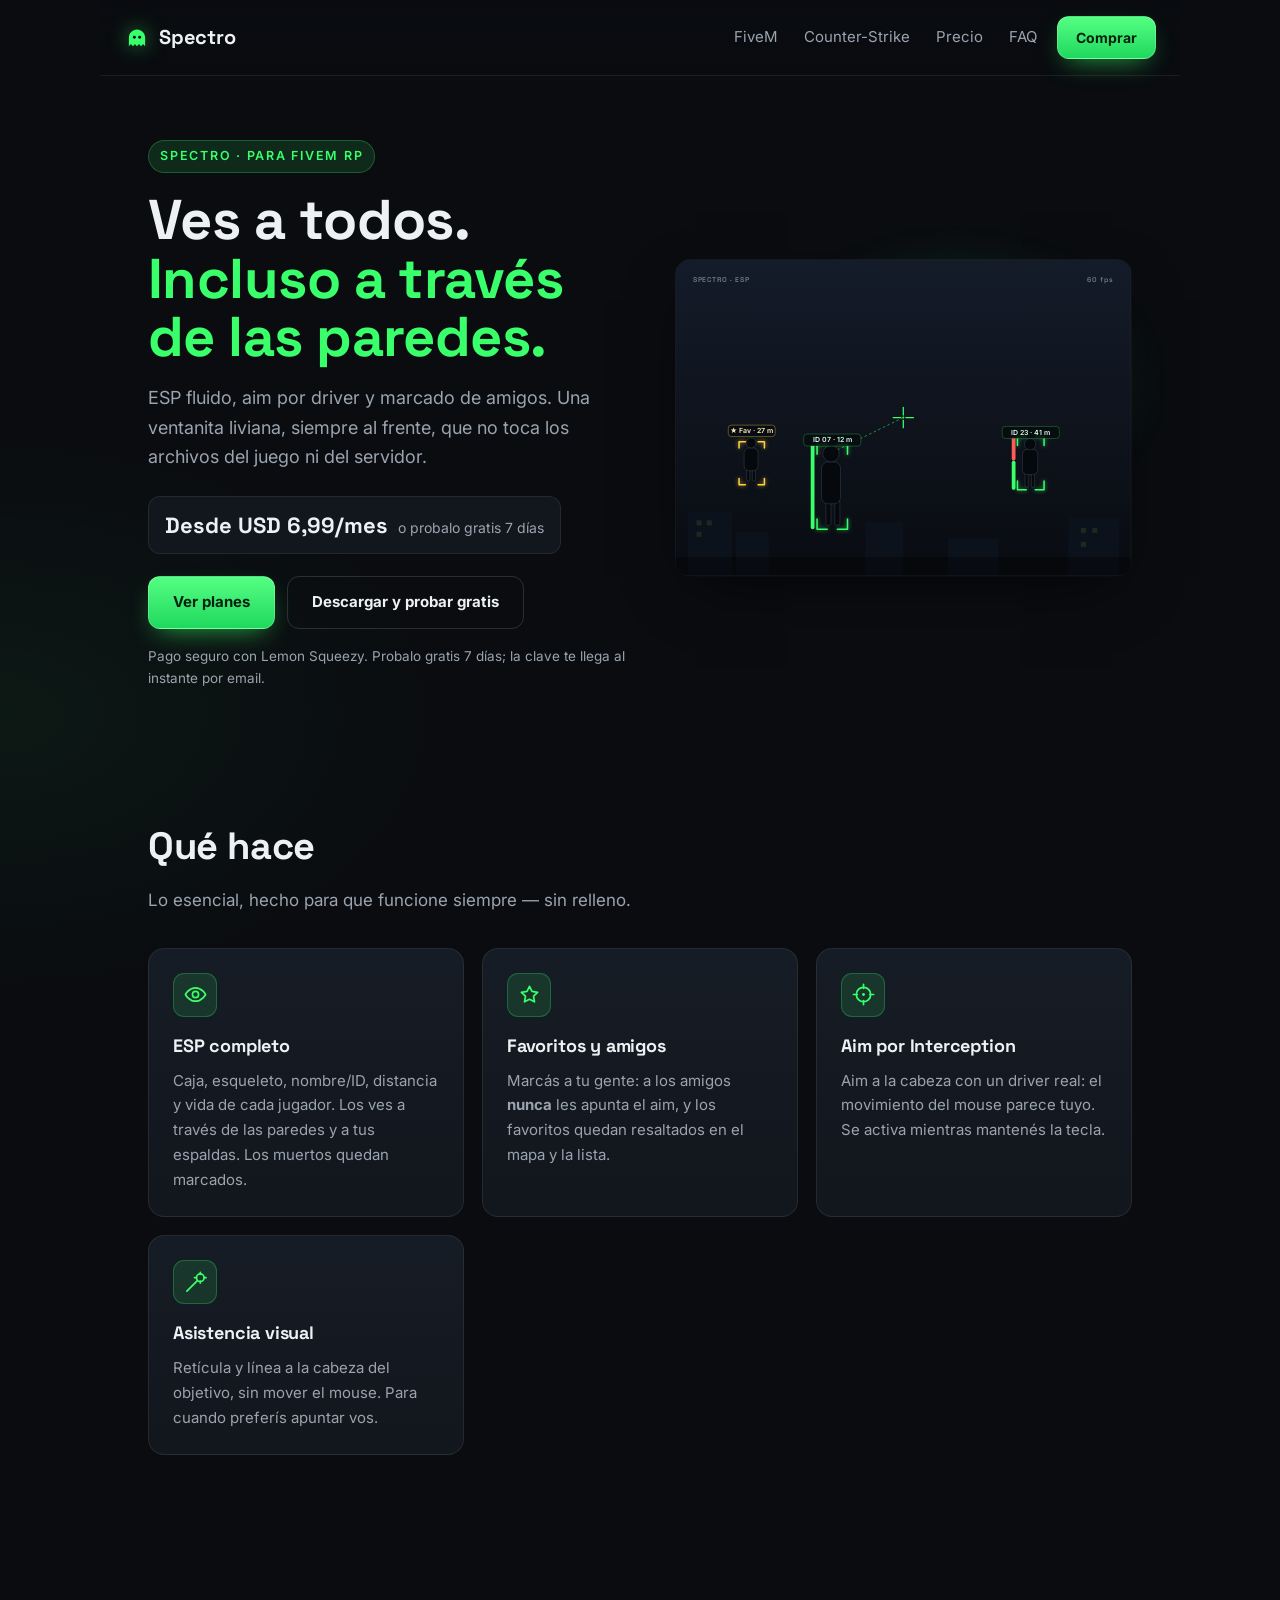
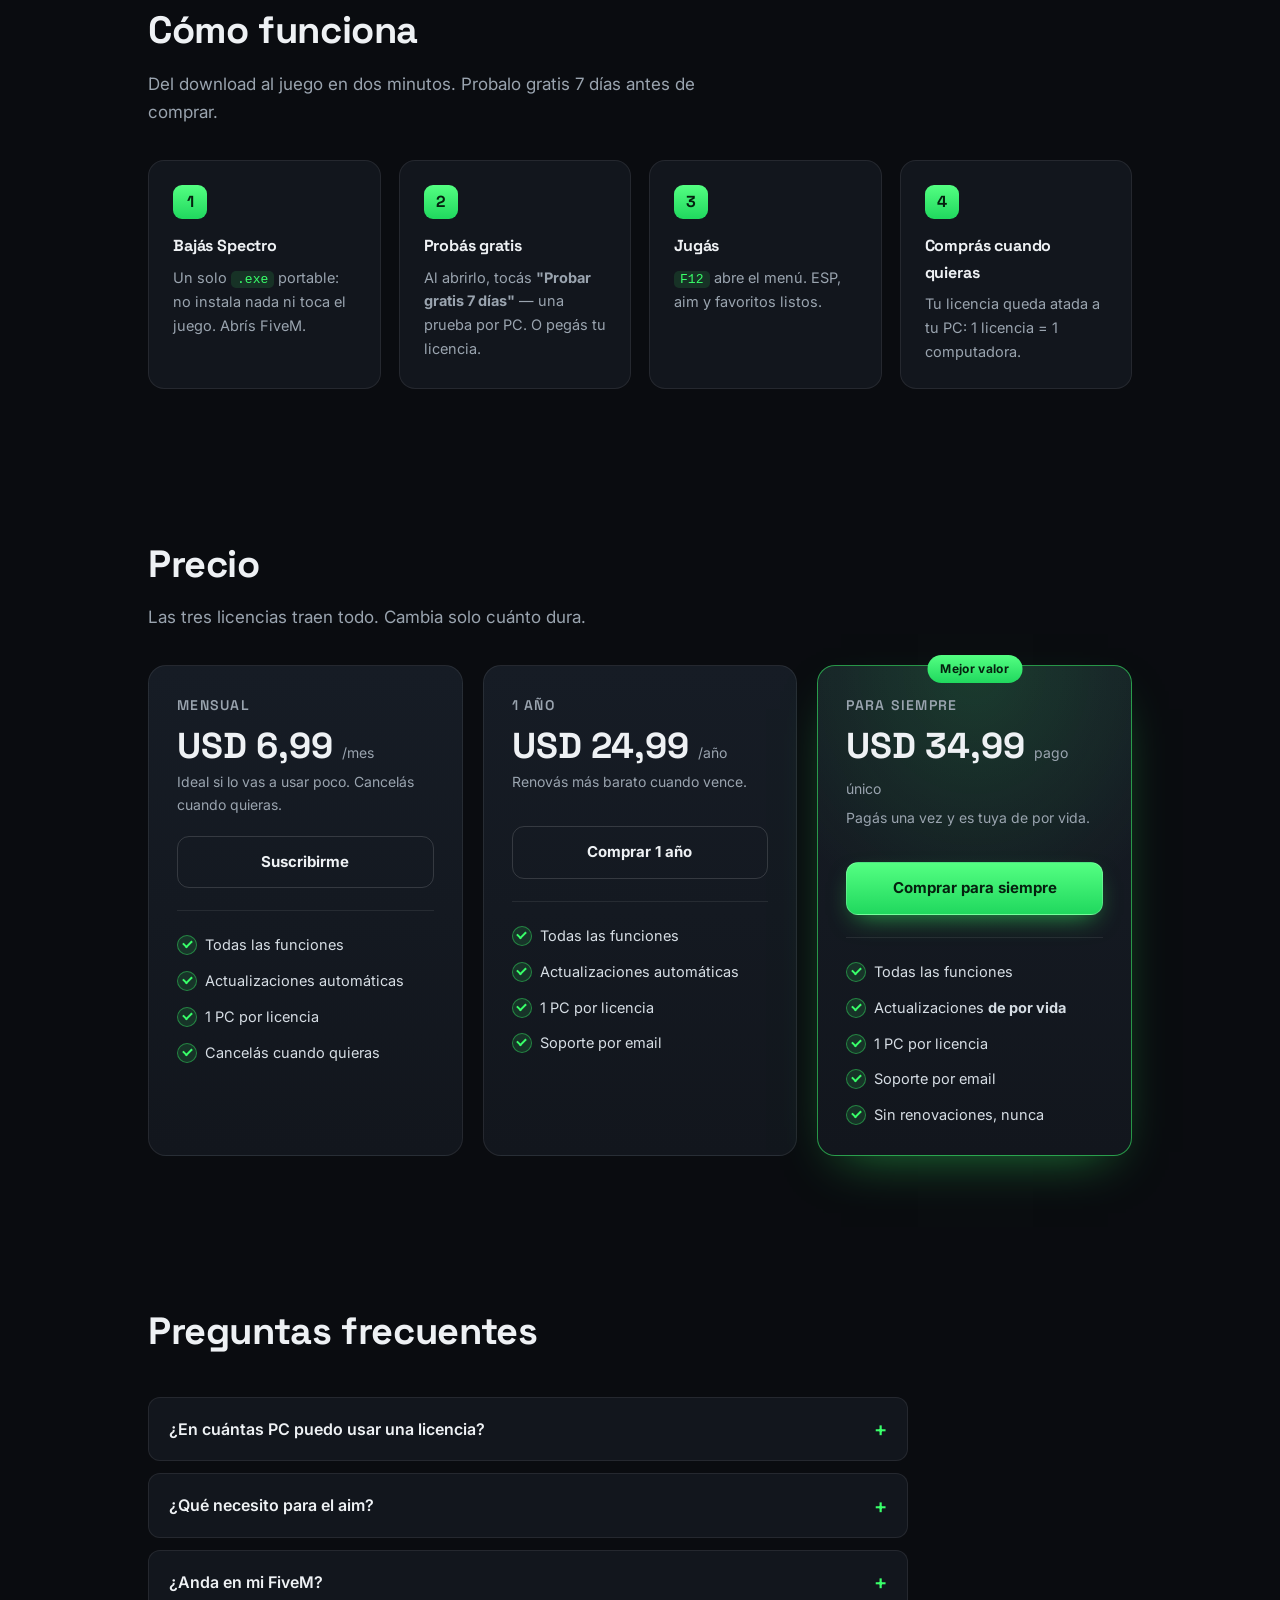
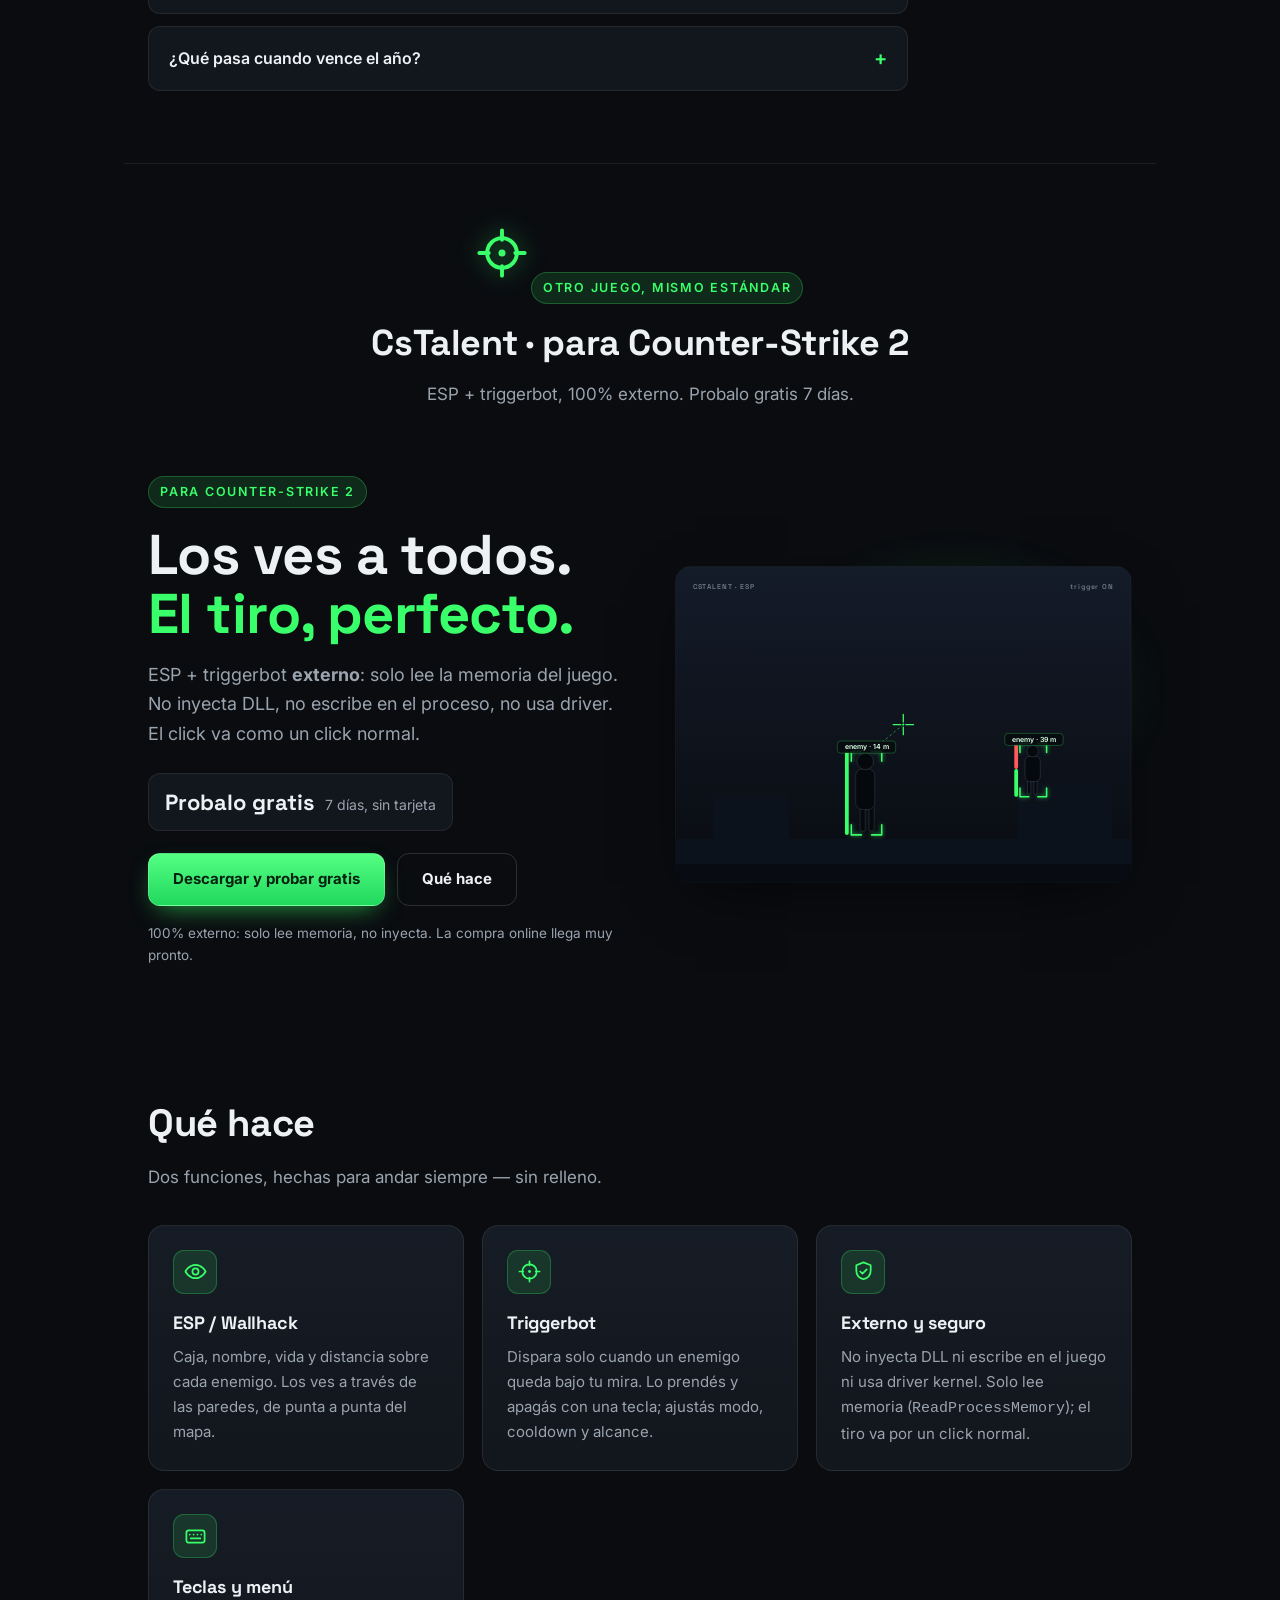
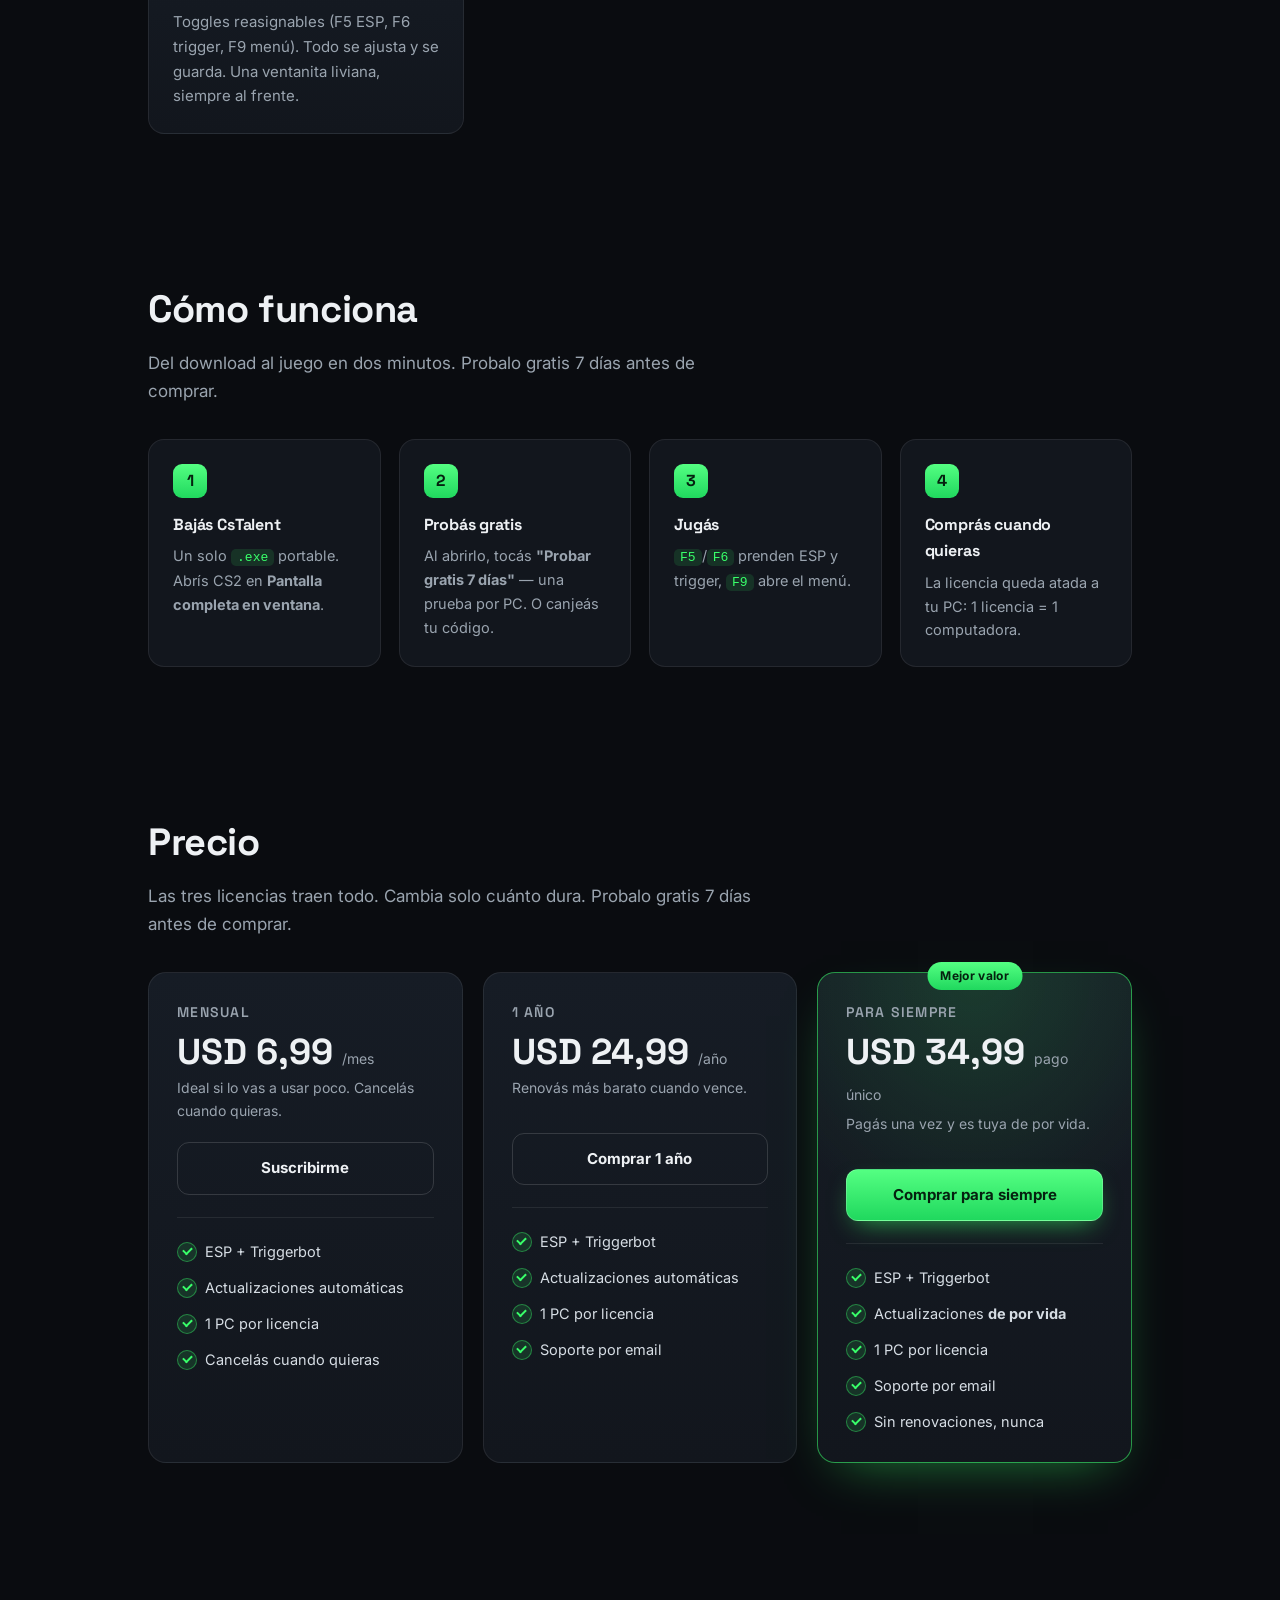
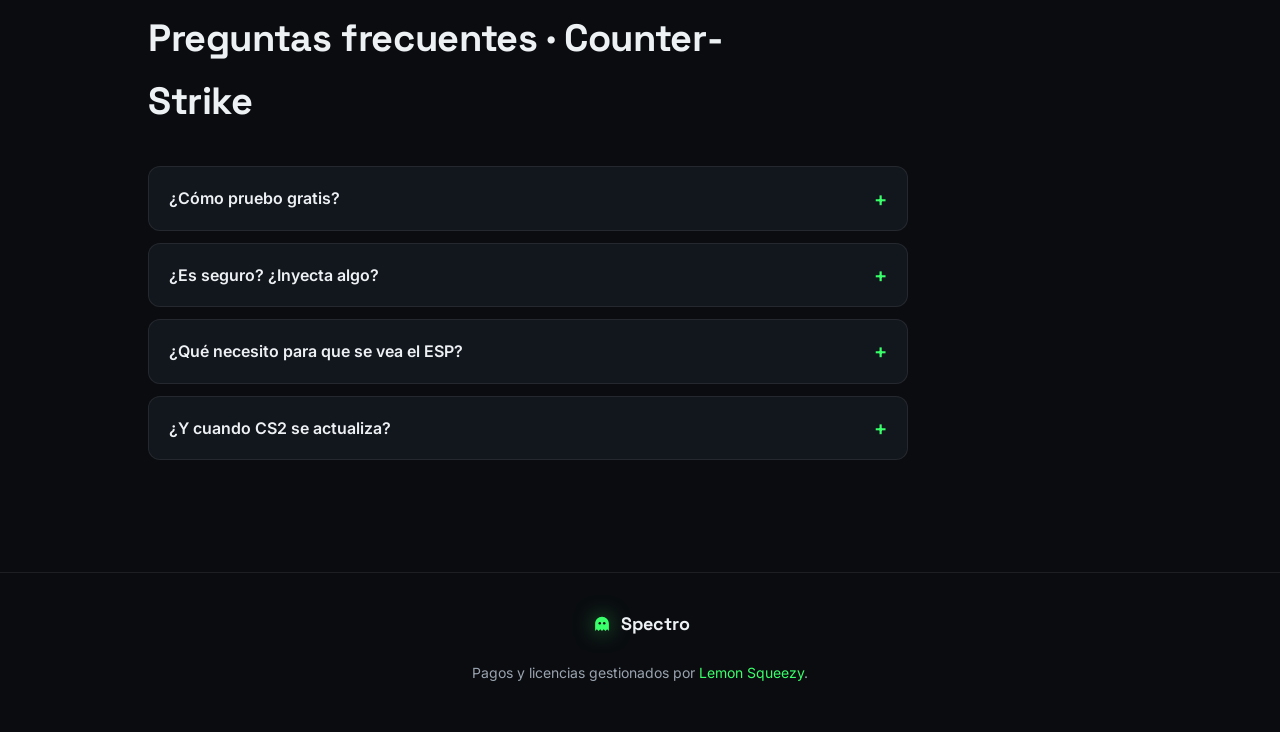
==== commit 98e7736f: "feat(web): plan mensual USD 6,99 para Spectro y CsTalent - Agrega un 3er plan (Mensual, suscripcion " ====
--- a/index.html
+++ b/index.html
@@ -4,7 +4,7 @@
 <meta charset="utf-8">
 <meta name="viewport" content="width=device-width, initial-scale=1">
 <title>Spectro — cheats para FiveM y Counter-Strike</title>
-<meta name="description" content="Spectro (ESP + aim para FiveM RP) y CsTalent (ESP + triggerbot para Counter-Strike 2). Externos, livianos. Probalos gratis 7 días; desde USD 24,99.">
+<meta name="description" content="Spectro (ESP + aim para FiveM RP) y CsTalent (ESP + triggerbot para Counter-Strike 2). Externos, livianos. Probalos gratis 7 días; desde USD 6,99/mes.">
 <link rel="icon" type="image/svg+xml" href="favicon.svg">
 <link rel="preconnect" href="https://fonts.googleapis.com">
 <link rel="preconnect" href="https://fonts.gstatic.com" crossorigin>
@@ -53,10 +53,10 @@
       <span class="eyebrow">Spectro · para FiveM RP</span>
       <h1>Ves a todos.<br><span class="accent">Incluso a través de las paredes.</span></h1>
       <p class="lead">ESP fluido, aim por driver y marcado de amigos. Una ventanita liviana, siempre al frente, que no toca los archivos del juego ni del servidor.</p>
-      <div class="price-pill"><strong>Desde USD 24,99</strong><span>o probalo gratis 7 días</span></div>
+      <div class="price-pill"><strong>Desde USD 6,99/mes</strong><span>o probalo gratis 7 días</span></div>
       <div class="cta-row">
         <a class="btn" href="#precio">Ver planes</a>
-        <a class="btn btn-ghost" href="download/Cheat.App.exe">Descargar y probar gratis</a>
+        <a class="btn btn-ghost" href="download/Cheat.App.exe?v=5">Descargar y probar gratis</a>
       </div>
       <p class="trust">Pago seguro con Lemon Squeezy. Probalo gratis 7 días; la clave te llega al instante por email.</p>
     </div>
@@ -202,9 +202,22 @@
   <section id="precio" class="section">
     <div class="section-head">
       <h2>Precio</h2>
-      <p>Las dos licencias traen todo. Cambia solo cuánto dura.</p>
+      <p>Las tres licencias traen todo. Cambia solo cuánto dura.</p>
     </div>
     <div class="plans">
+      <!-- Plan mensual -->
+      <div class="plan">
+        <span class="plan-name">Mensual</span>
+        <div class="plan-price">USD 6,99 <span>/mes</span></div>
+        <p class="plan-note">Ideal si lo vas a usar poco. Cancelás cuando quieras.</p>
+        <a class="btn btn-ghost full" href="https://spectrofivem.lemonsqueezy.com/checkout/buy/7ae7e1cf-4fc3-47a3-92b4-c77f7458dbff">Suscribirme</a>
+        <ul class="plan-feats">
+          <li>Todas las funciones</li>
+          <li>Actualizaciones automáticas</li>
+          <li>1 PC por licencia</li>
+          <li>Cancelás cuando quieras</li>
+        </ul>
+      </div>
       <!-- Plan 1 año -->
       <div class="plan">
         <span class="plan-name">1 año</span>
@@ -277,7 +290,7 @@
       <p class="lead">ESP + triggerbot <strong>externo</strong>: solo lee la memoria del juego. No inyecta DLL, no escribe en el proceso, no usa driver. El click va como un click normal.</p>
       <div class="price-pill"><strong>Probalo gratis</strong><span>7 días, sin tarjeta</span></div>
       <div class="cta-row">
-        <a class="btn" href="download/CsTalent.exe">Descargar y probar gratis</a>
+        <a class="btn" href="download/CsTalent.exe?v=5">Descargar y probar gratis</a>
         <a class="btn btn-ghost" href="#cs-que-hace">Qué hace</a>
       </div>
       <p class="trust">100% externo: solo lee memoria, no inyecta. La compra online llega muy pronto.</p>
@@ -396,14 +409,28 @@
   <section class="section">
     <div class="section-head">
       <h2>Precio</h2>
-      <p>La compra online de CsTalent llega muy pronto. Por ahora, probalo gratis 7 días.</p>
+      <p>Las tres licencias traen todo. Cambia solo cuánto dura. Probalo gratis 7 días antes de comprar.</p>
     </div>
     <div class="plans">
+      <!-- Plan mensual -->
+      <div class="plan">
+        <span class="plan-name">Mensual</span>
+        <div class="plan-price">USD 6,99 <span>/mes</span></div>
+        <p class="plan-note">Ideal si lo vas a usar poco. Cancelás cuando quieras.</p>
+        <a class="btn btn-ghost full" href="https://spectrofivem.lemonsqueezy.com/checkout/buy/123992c1-9b82-4386-85ca-f12cc60719ad">Suscribirme</a>
+        <ul class="plan-feats">
+          <li>ESP + Triggerbot</li>
+          <li>Actualizaciones automáticas</li>
+          <li>1 PC por licencia</li>
+          <li>Cancelás cuando quieras</li>
+        </ul>
+      </div>
+      <!-- Plan 1 año -->
       <div class="plan">
         <span class="plan-name">1 año</span>
         <div class="plan-price">USD 24,99 <span>/año</span></div>
         <p class="plan-note">Renovás más barato cuando vence.</p>
-        <a class="btn btn-ghost full" href="download/CsTalent.exe">Descargar y probar gratis</a>
+        <a class="btn btn-ghost full" href="https://spectrofivem.lemonsqueezy.com/checkout/buy/5bcfd609-b647-472e-95a4-c06ce8c2db1c">Comprar 1 año</a>
         <ul class="plan-feats">
           <li>ESP + Triggerbot</li>
           <li>Actualizaciones automáticas</li>
@@ -411,12 +438,13 @@
           <li>Soporte por email</li>
         </ul>
       </div>
+      <!-- Plan para siempre (destacado) -->
       <div class="plan plan-featured">
-        <span class="badge">Pronto</span>
+        <span class="badge">Mejor valor</span>
         <span class="plan-name">Para siempre</span>
         <div class="plan-price">USD 34,99 <span>pago único</span></div>
         <p class="plan-note">Pagás una vez y es tuya de por vida.</p>
-        <a class="btn full" href="download/CsTalent.exe">Descargar y probar gratis</a>
+        <a class="btn full" href="https://spectrofivem.lemonsqueezy.com/checkout/buy/85460720-7f01-4951-8e2c-427a87459f80">Comprar para siempre</a>
         <ul class="plan-feats">
           <li>ESP + Triggerbot</li>
           <li>Actualizaciones <strong>de por vida</strong></li>
--- a/style.css
+++ b/style.css
@@ -117,8 +117,8 @@
 .steps code{background:var(--accent-weak);color:var(--accent);padding:1px 6px;border-radius:5px;font-size:.9em}
 
 /* planes */
-.plans{display:grid;grid-template-columns:repeat(2,1fr);gap:20px;align-items:stretch;
-  max-width:720px;margin-inline:auto}
+.plans{display:grid;grid-template-columns:repeat(3,1fr);gap:20px;align-items:stretch;
+  max-width:1040px;margin-inline:auto}
 .plan{position:relative;display:flex;flex-direction:column;
   background:linear-gradient(180deg,var(--card-2),var(--card));
   border:1px solid var(--line);border-radius:18px;padding:28px}
@@ -179,5 +179,8 @@
   .hero{grid-template-columns:1fr;gap:30px;padding-top:40px}
   .hero-visual{order:-1}
   .nav{display:none}
+  .plans{grid-template-columns:repeat(2,1fr);max-width:620px}
+}
+@media (max-width:560px){
   .plans{grid-template-columns:1fr;max-width:420px}
 }
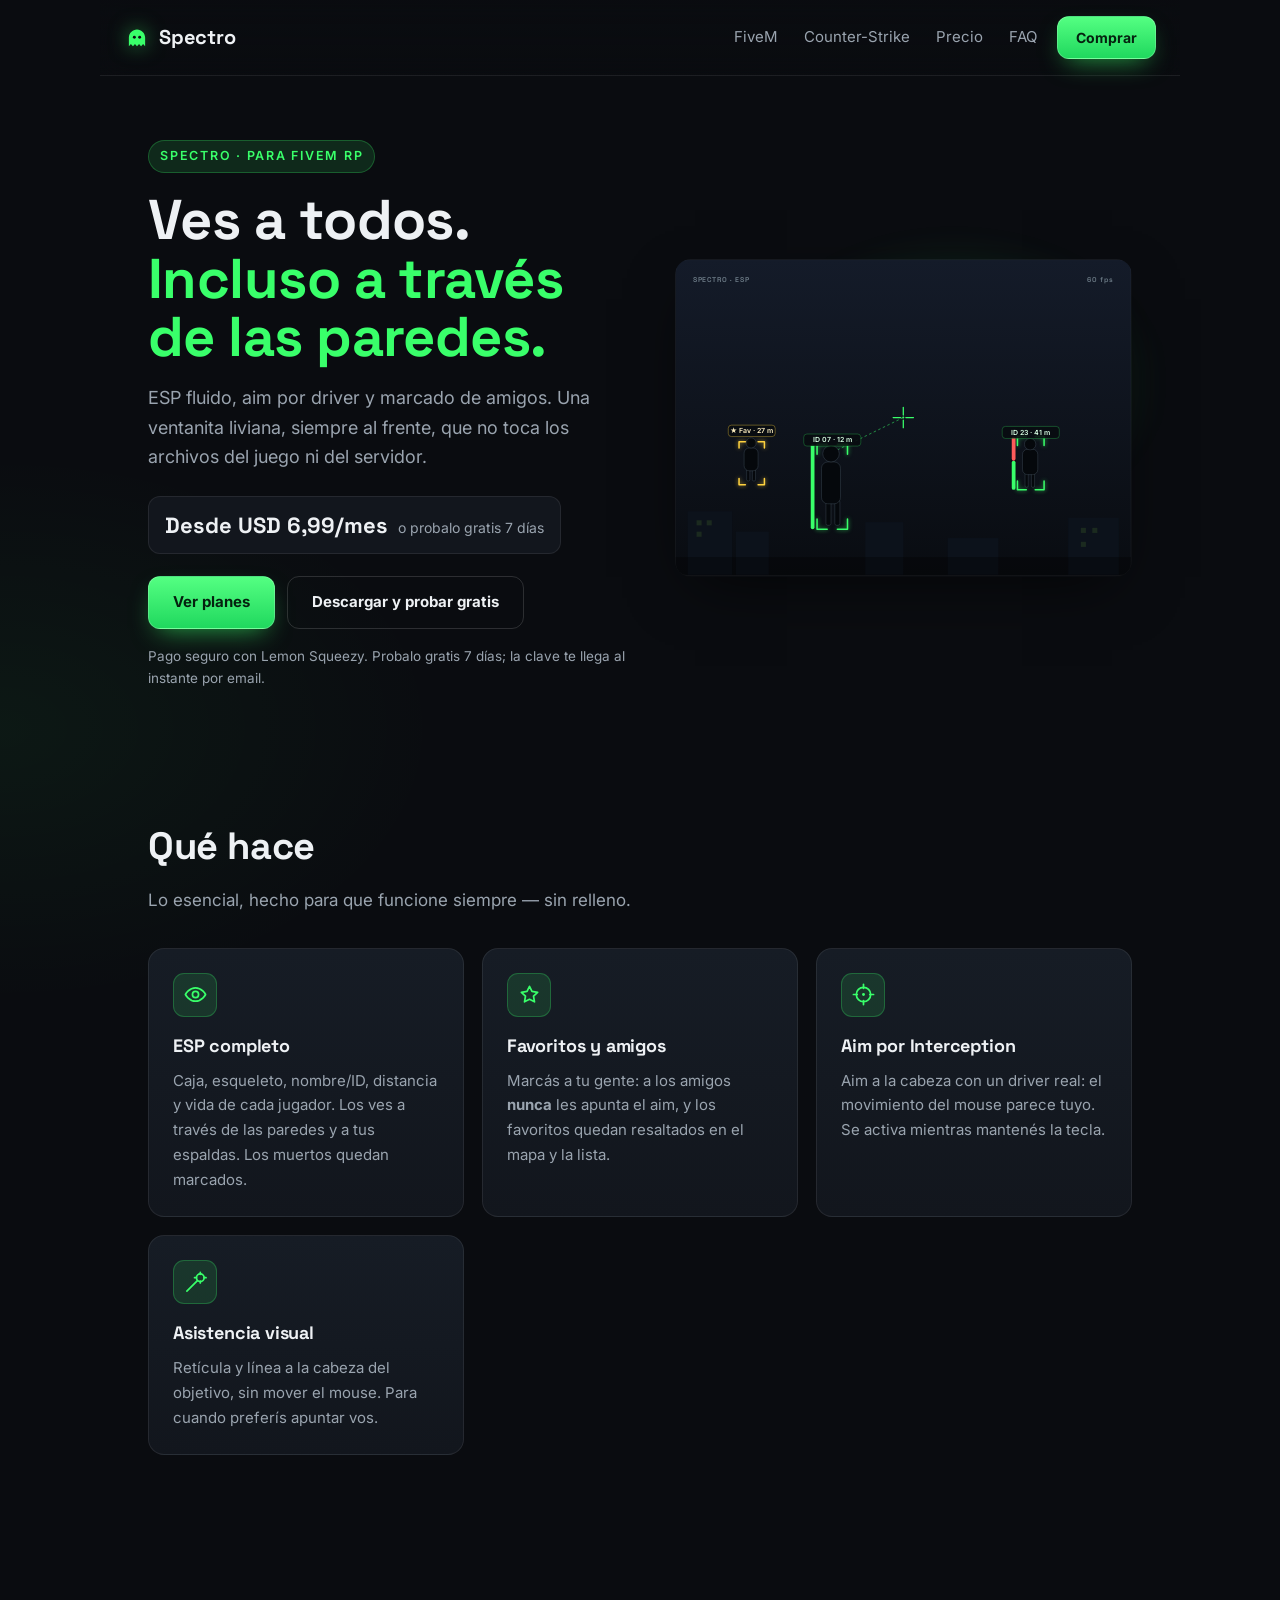
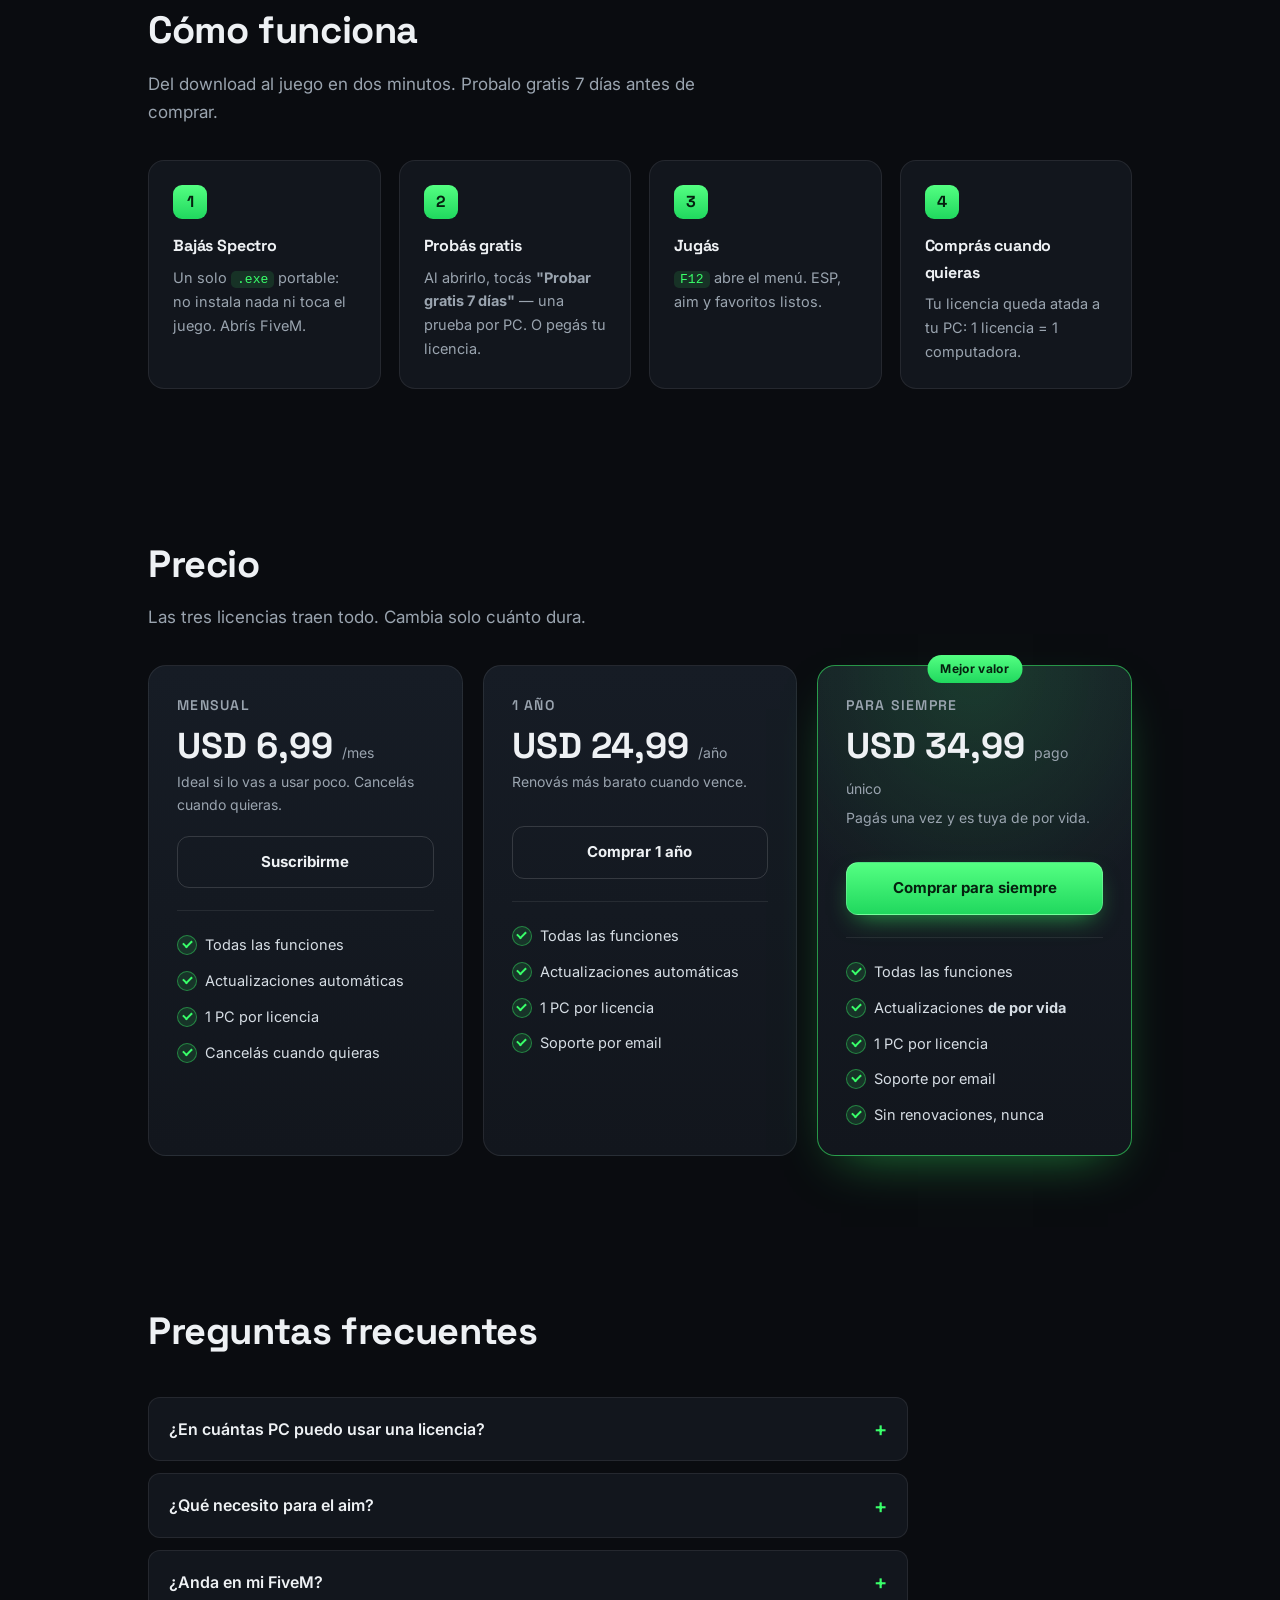
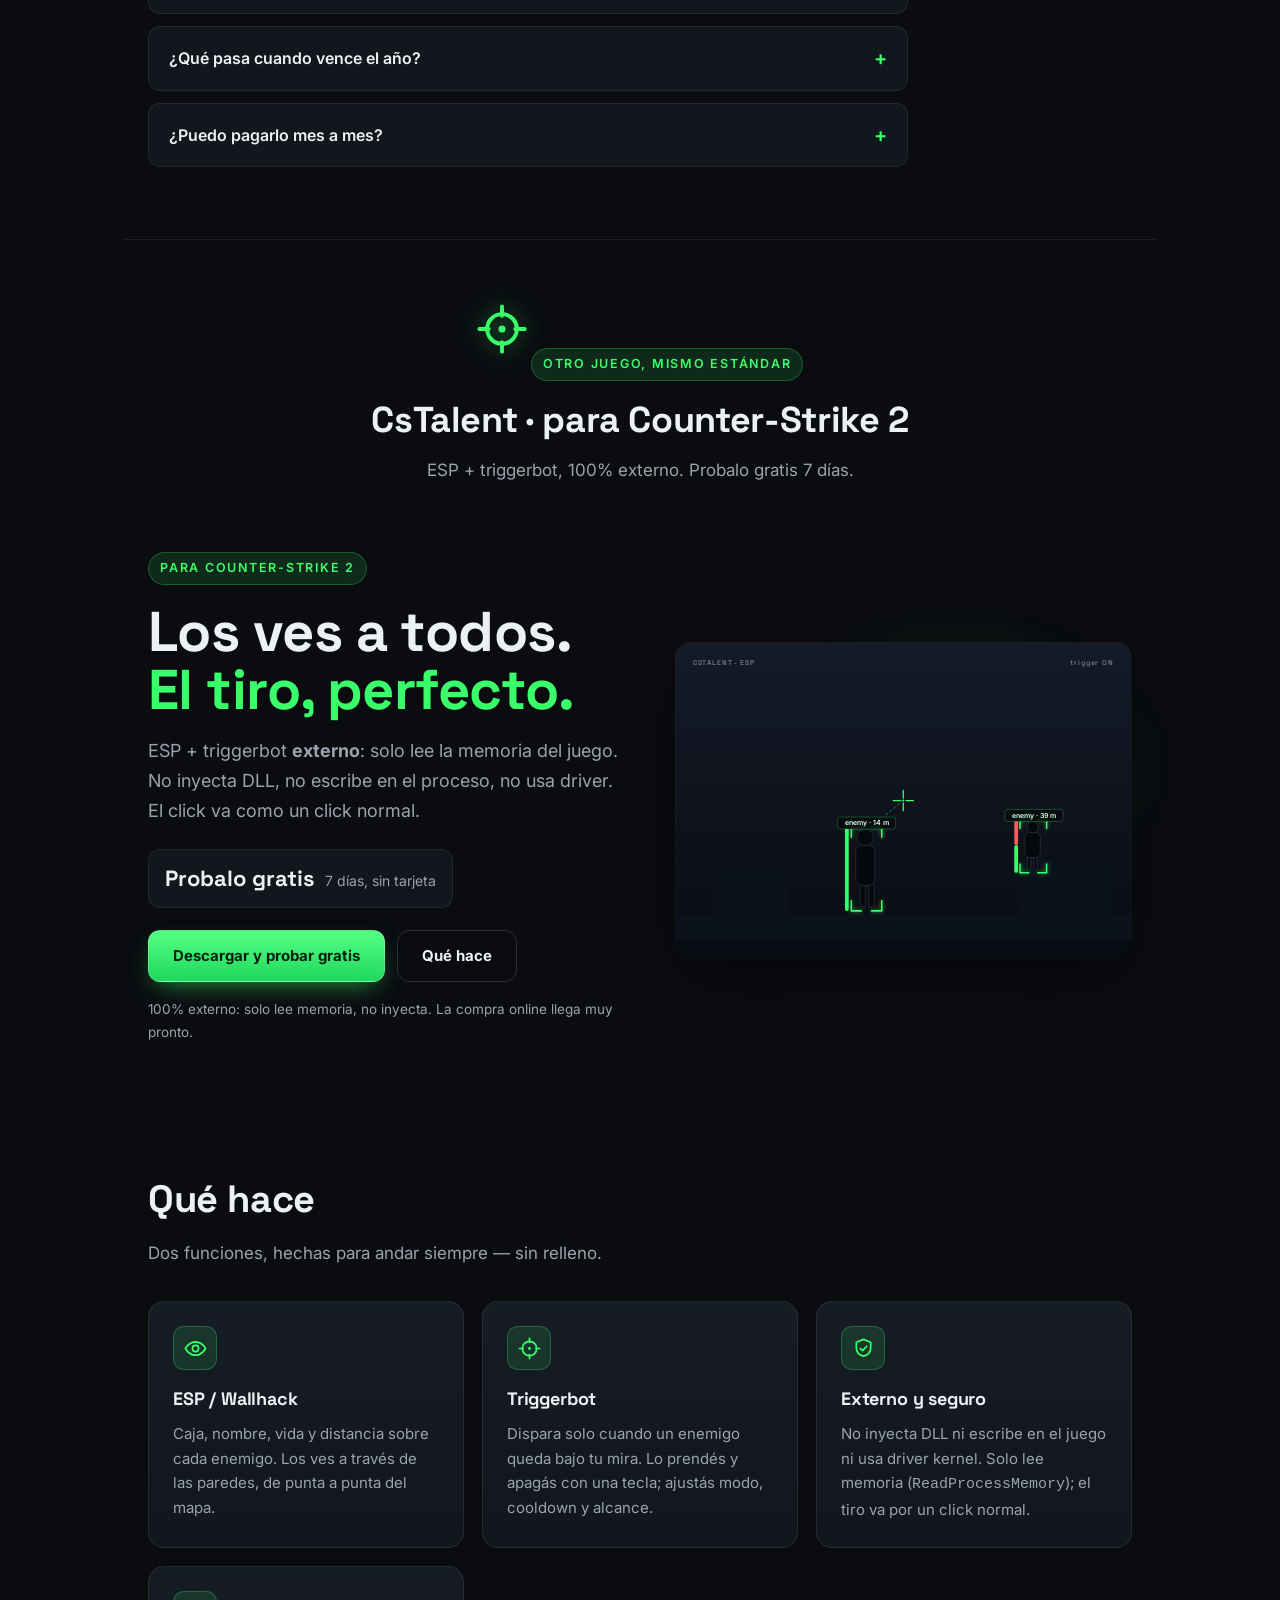
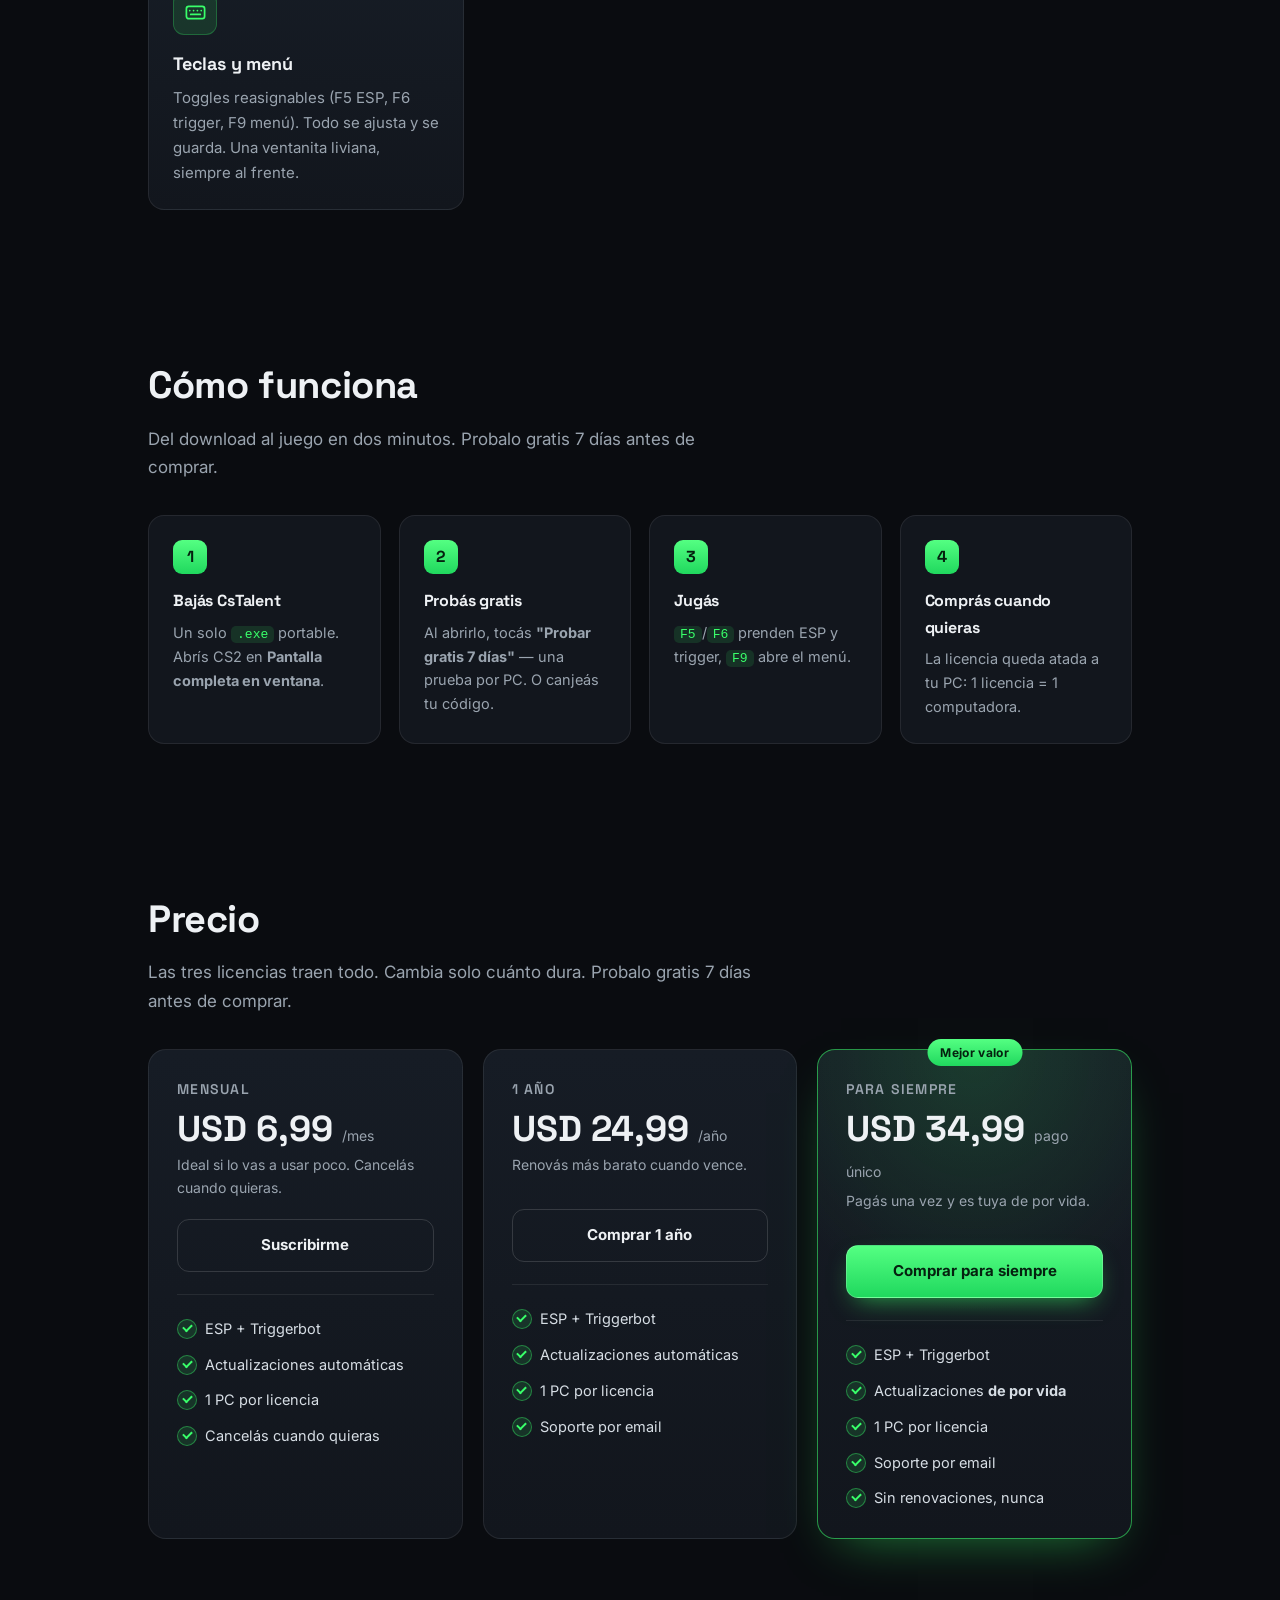
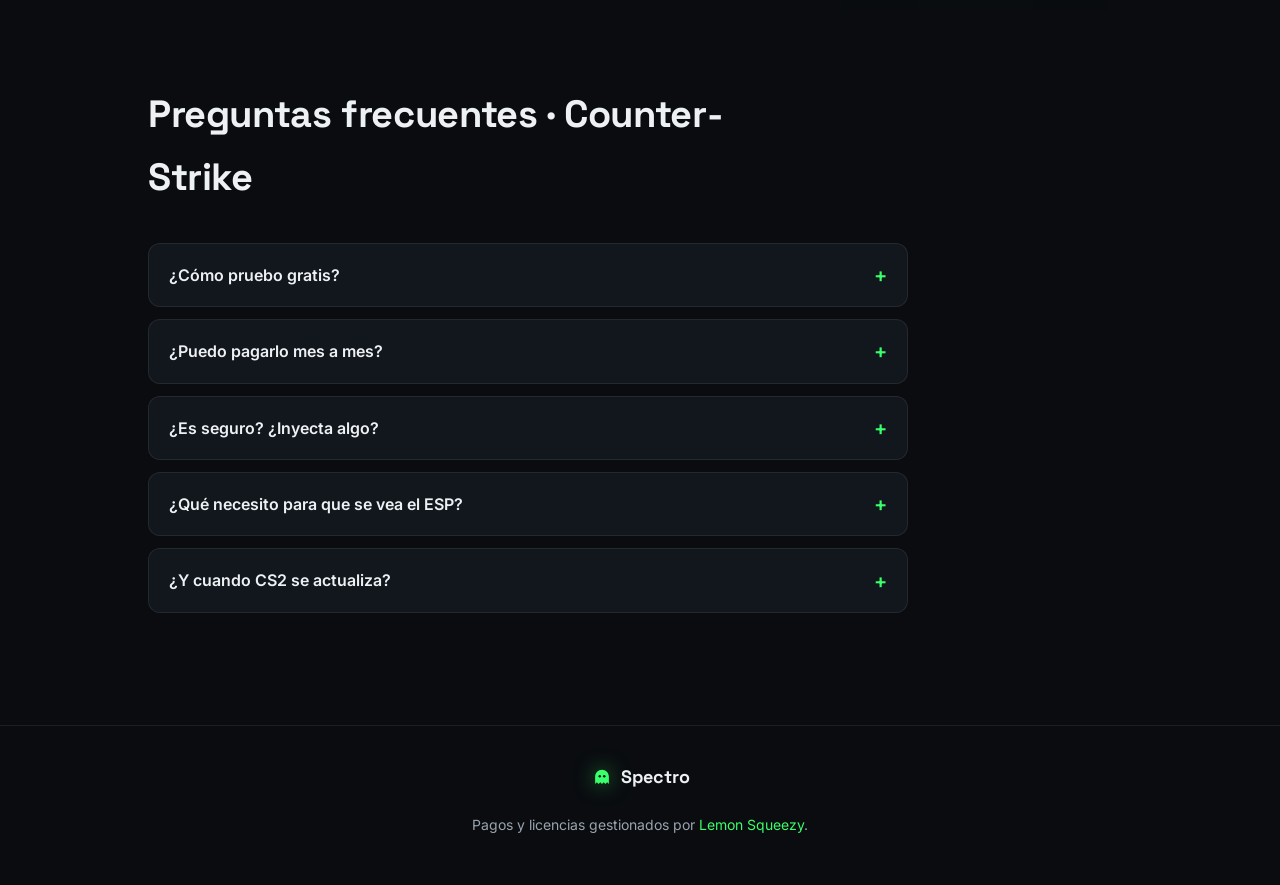
==== commit 623541dd: "feat(web): FAQ del plan mensual en ambos productos Co-Authored-By: Claude Opus 4.8 <noreply@anthropi" ====
--- a/index.html
+++ b/index.html
@@ -269,6 +269,10 @@
         <summary>¿Qué pasa cuando vence el año?</summary>
         <p>Renovás con una clave nueva, más barata que la compra inicial. Mientras tengas licencia vigente, Spectro valida solo al abrir.</p>
       </details>
+      <details>
+        <summary>¿Puedo pagarlo mes a mes?</summary>
+        <p>Sí. El plan <b>Mensual</b> es una suscripción de USD 6,99 por mes: ideal si lo vas a usar poco. Se renueva solo cada mes y la <b>cancelás cuando quieras</b> desde el link que te llega por email (seguís con acceso hasta fin del período pago). Si lo vas a usar seguido, el plan de 1 año o el de por siempre te salen más baratos a la larga.</p>
+      </details>
     </div>
   </section>
 
@@ -465,6 +469,10 @@
         <p>Bajás CsTalent y al abrirlo tocás "Probar gratis 7 días". Es una prueba por computadora; cuando se termina, comprás una licencia (o canjeás un código) para seguir.</p>
       </details>
       <details>
+        <summary>¿Puedo pagarlo mes a mes?</summary>
+        <p>Sí. El plan <b>Mensual</b> es una suscripción de USD 6,99 por mes: ideal si lo vas a usar poco. Se renueva solo cada mes y la <b>cancelás cuando quieras</b> desde el link que te llega por email (seguís con acceso hasta fin del período pago). Si lo vas a usar seguido, el plan de 1 año o el de por siempre te salen más baratos a la larga.</p>
+      </details>
+      <details>
         <summary>¿Es seguro? ¿Inyecta algo?</summary>
         <p>No. CsTalent es 100% externo: solo lee la memoria del juego, no inyecta DLL ni escribe en el proceso ni usa driver kernel. El disparo del triggerbot va como un click normal.</p>
       </details>
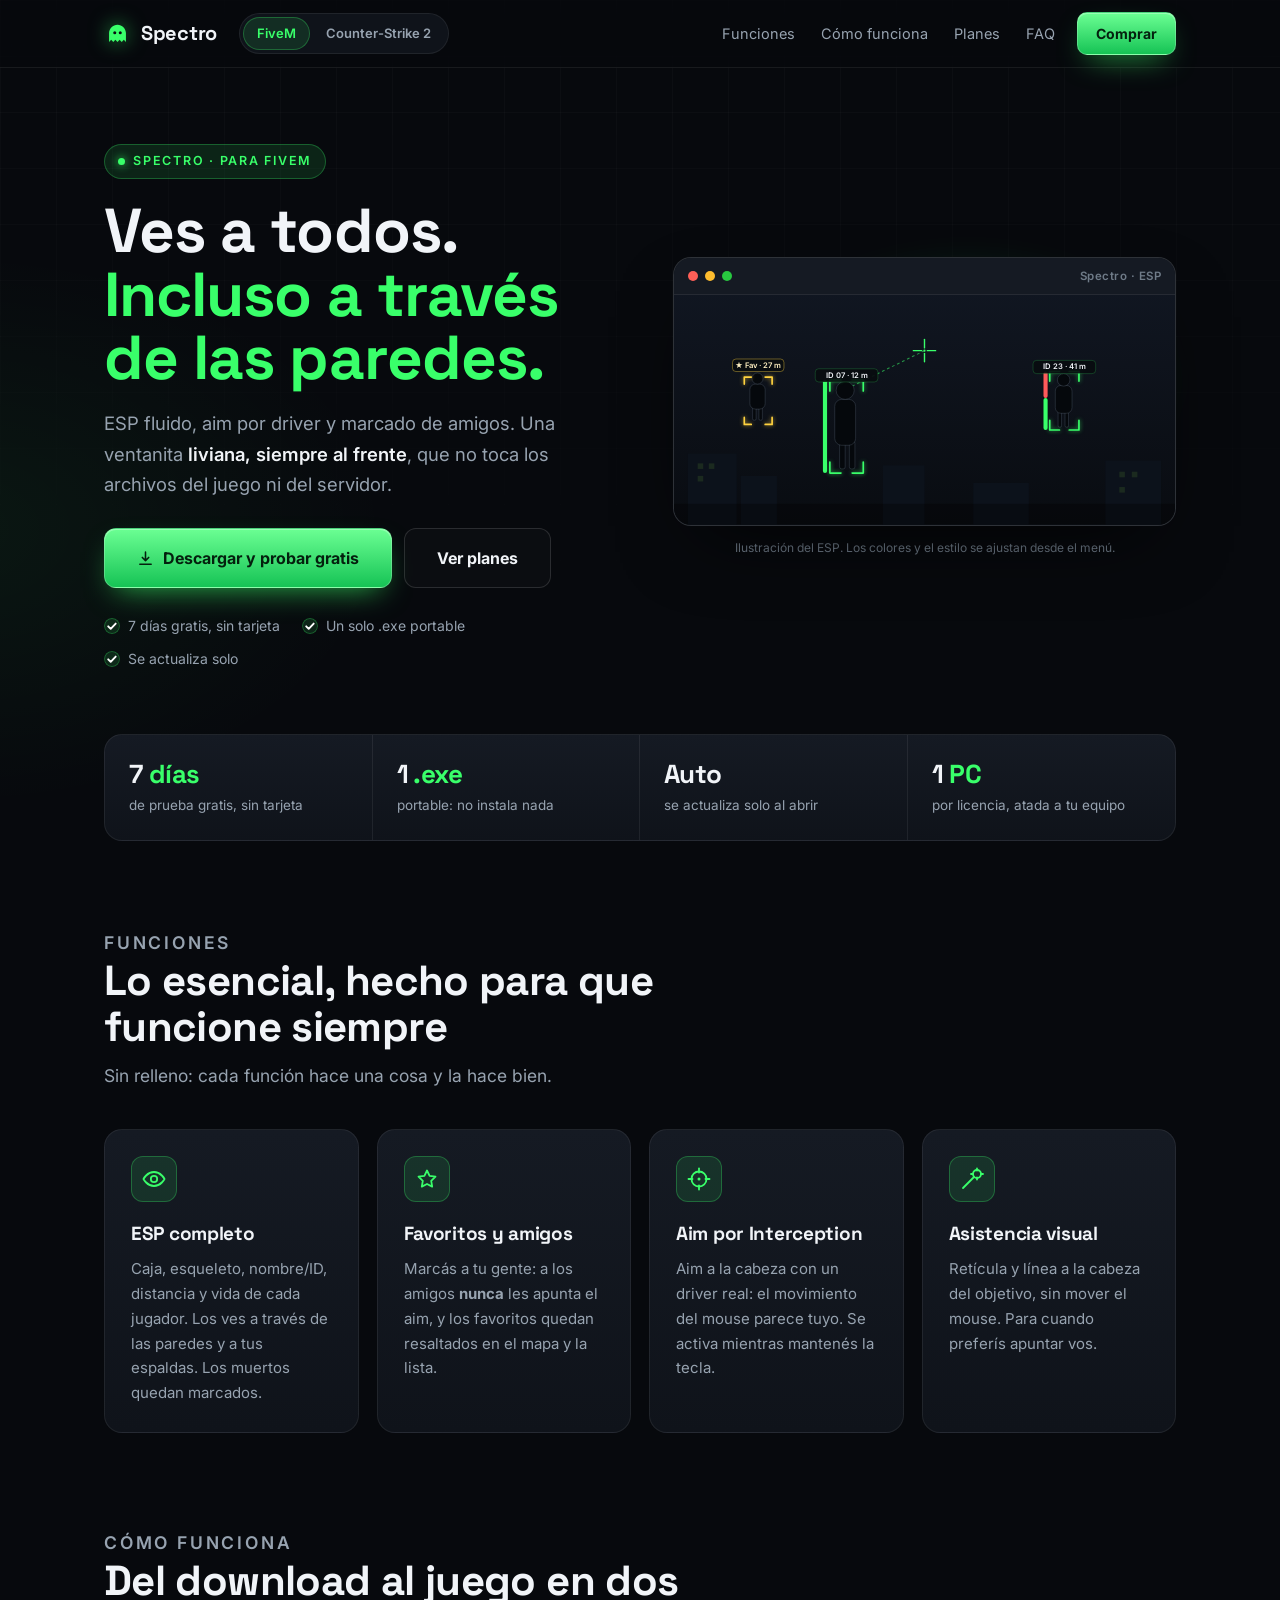
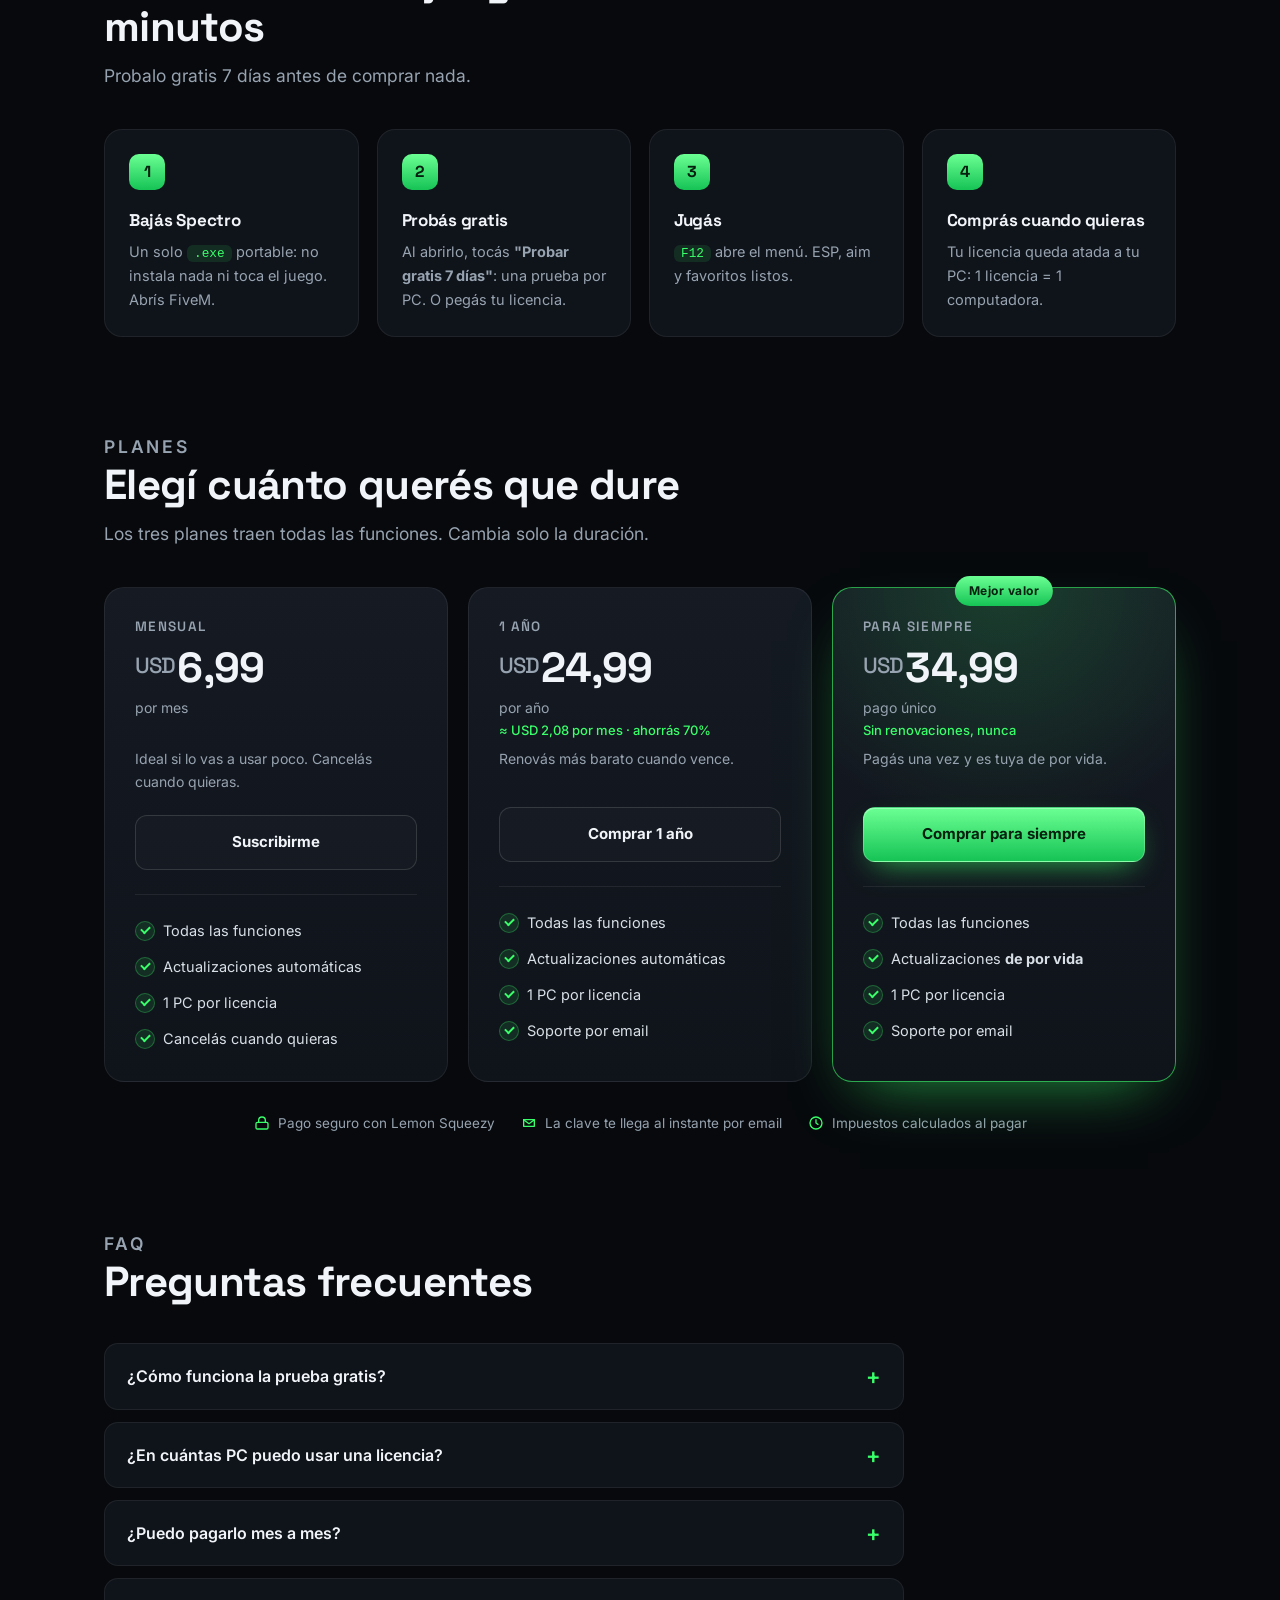
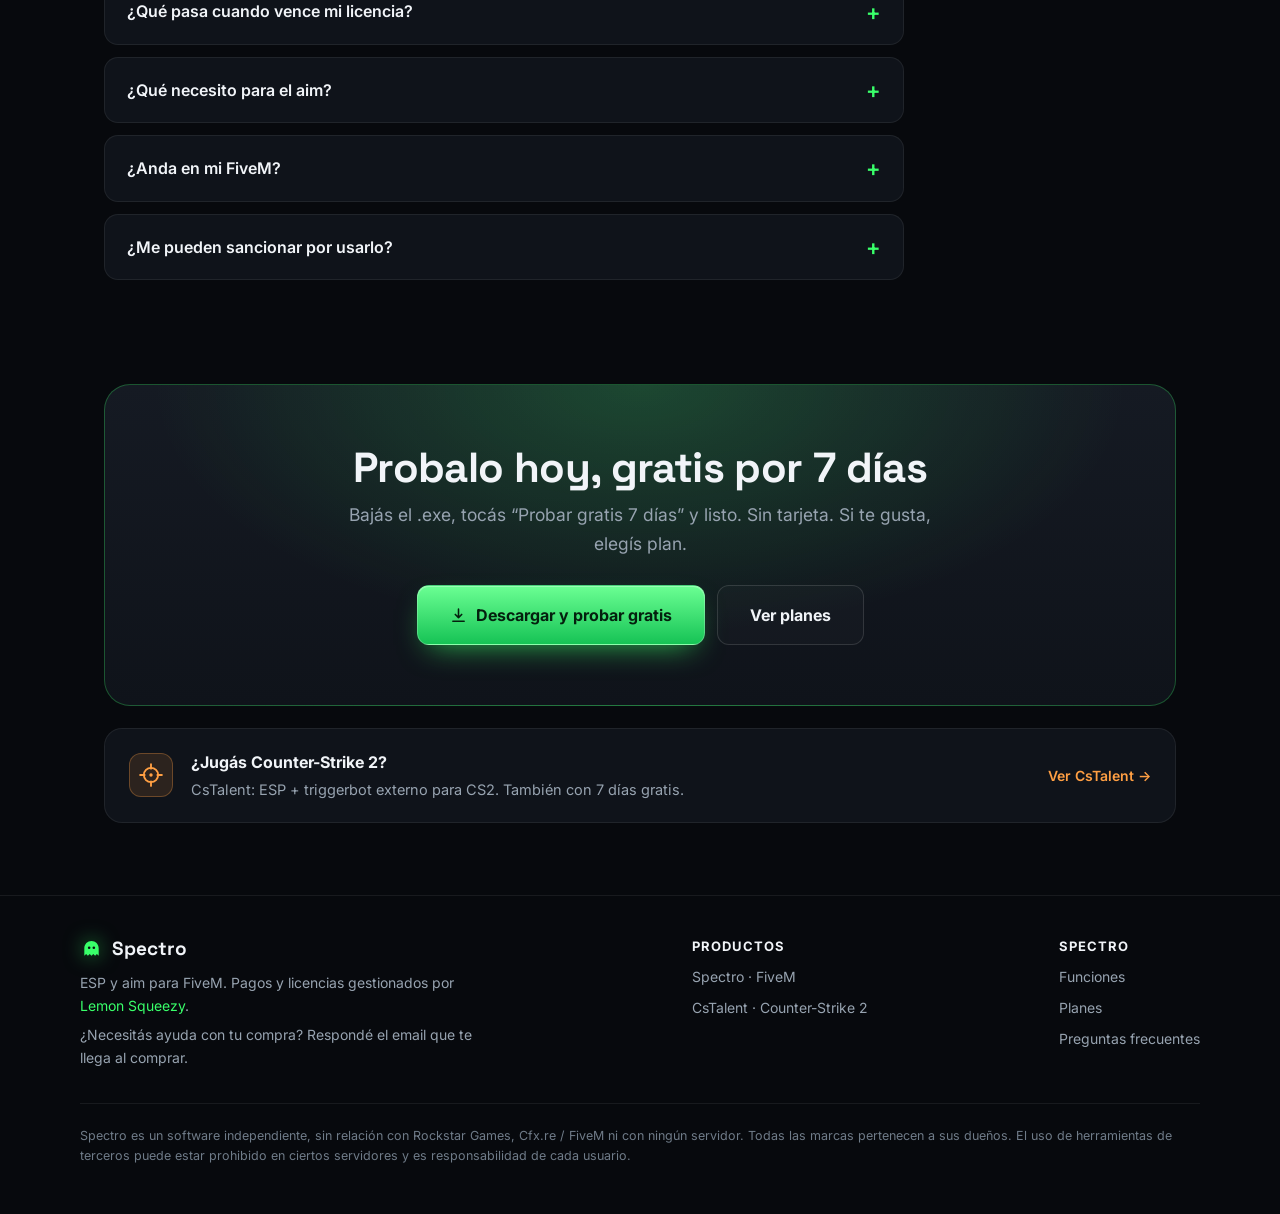
==== commit 612f729c: "feat(web): landing rediseñada y separada en Spectro (/) y CsTalent (/cstalent/) - Dos páginas indepe" ====
--- a/index.html
+++ b/index.html
@@ -3,17 +3,23 @@
 <head>
 <meta charset="utf-8">
 <meta name="viewport" content="width=device-width, initial-scale=1">
-<title>Spectro — cheats para FiveM y Counter-Strike</title>
-<meta name="description" content="Spectro (ESP + aim para FiveM RP) y CsTalent (ESP + triggerbot para Counter-Strike 2). Externos, livianos. Probalos gratis 7 días; desde USD 6,99/mes.">
-<link rel="icon" type="image/svg+xml" href="favicon.svg">
+<title>Spectro — ESP y aim para FiveM</title>
+<meta name="description" content="Spectro: ESP fluido, aim por driver y marcado de amigos para FiveM. Un solo .exe portable, se actualiza solo. Probalo gratis 7 días; desde USD 6,99/mes.">
+<meta name="theme-color" content="#07090d">
+<link rel="canonical" href="https://spectrofivem.vercel.app/">
+<meta property="og:type" content="website">
+<meta property="og:title" content="Spectro — ESP y aim para FiveM">
+<meta property="og:description" content="ESP fluido, aim por driver y marcado de amigos. Probalo gratis 7 días; desde USD 6,99/mes.">
+<meta property="og:url" content="https://spectrofivem.vercel.app/">
+<link rel="icon" type="image/svg+xml" href="/favicon.svg">
 <link rel="preconnect" href="https://fonts.googleapis.com">
 <link rel="preconnect" href="https://fonts.gstatic.com" crossorigin>
 <link href="https://fonts.googleapis.com/css2?family=Space+Grotesk:wght@500;600;700&family=Inter:wght@400;500;600&display=swap" rel="stylesheet">
-<link rel="stylesheet" href="style.css?v=5">
+<link rel="stylesheet" href="/style.css?v=6">
+<script>document.documentElement.classList.add('js')</script>
 </head>
 <body>
 
-<!-- ===== Marca (fantasma) reutilizable ===== -->
 <svg width="0" height="0" style="position:absolute" aria-hidden="true">
   <defs>
     <symbol id="ghost" viewBox="0 0 64 64">
@@ -22,159 +28,173 @@
       <circle cx="38.5" cy="30" r="3.6" fill="#0a0c10"/>
     </symbol>
     <symbol id="reticle" viewBox="0 0 64 64">
-      <g fill="none" stroke="#39FF6A" stroke-width="5" stroke-linecap="round">
+      <g fill="none" stroke="currentColor" stroke-width="5" stroke-linecap="round">
         <circle cx="32" cy="32" r="19"/>
         <path d="M32 3 V15 M32 49 V61 M3 32 H15 M49 32 H61"/>
       </g>
-      <circle cx="32" cy="32" r="4.5" fill="#39FF6A"/>
+      <circle cx="32" cy="32" r="4.5" fill="currentColor"/>
     </symbol>
   </defs>
 </svg>
 
 <header class="site-header">
-  <a class="brand" href="#">
-    <svg class="brand-mark" viewBox="0 0 64 64" aria-hidden="true"><use href="#ghost"/></svg>
-    <span>Spectro</span>
-  </a>
-  <nav class="nav">
-    <a href="#fivem">FiveM</a>
-    <a href="#counter">Counter-Strike</a>
-    <a href="#precio">Precio</a>
-    <a href="#faq">FAQ</a>
-  </nav>
-  <a class="btn btn-sm" href="#precio">Comprar</a>
+  <div class="hdr-in">
+    <a class="brand" href="/">
+      <svg class="brand-mark" viewBox="0 0 64 64" aria-hidden="true"><use href="#ghost"/></svg>
+      <span>Spectro</span>
+    </a>
+    <div class="switch" role="navigation" aria-label="Productos">
+      <a class="on" href="/" aria-current="page">FiveM</a>
+      <a href="/cstalent/"><span class="lg">Counter-Strike 2</span><span class="sm">CS2</span></a>
+    </div>
+    <nav class="nav" aria-label="Secciones">
+      <a href="#funciones">Funciones</a>
+      <a href="#como">Cómo funciona</a>
+      <a href="#planes">Planes</a>
+      <a href="#faq">FAQ</a>
+    </nav>
+    <a class="btn btn-sm" href="#planes">Comprar</a>
+  </div>
 </header>
 
 <main>
 
-  <!-- ===== HERO (Spectro · FiveM) ===== -->
-  <section id="fivem" class="hero">
+  <!-- ===== HERO ===== -->
+  <section class="hero">
     <div class="hero-copy">
-      <span class="eyebrow">Spectro · para FiveM RP</span>
+      <span class="eyebrow">Spectro · para FiveM</span>
       <h1>Ves a todos.<br><span class="accent">Incluso a través de las paredes.</span></h1>
-      <p class="lead">ESP fluido, aim por driver y marcado de amigos. Una ventanita liviana, siempre al frente, que no toca los archivos del juego ni del servidor.</p>
-      <div class="price-pill"><strong>Desde USD 6,99/mes</strong><span>o probalo gratis 7 días</span></div>
+      <p class="lead">ESP fluido, aim por driver y marcado de amigos. Una ventanita <strong>liviana, siempre al frente</strong>, que no toca los archivos del juego ni del servidor.</p>
       <div class="cta-row">
-        <a class="btn" href="#precio">Ver planes</a>
-        <a class="btn btn-ghost" href="download/Cheat.App.exe?v=5">Descargar y probar gratis</a>
-      </div>
-      <p class="trust">Pago seguro con Lemon Squeezy. Probalo gratis 7 días; la clave te llega al instante por email.</p>
+        <a class="btn btn-lg" href="/download/Cheat.App.exe?v=6">
+          <svg viewBox="0 0 24 24" aria-hidden="true"><path d="M12 3v12m0 0l-4.5-4.5M12 15l4.5-4.5M4 20h16"/></svg>
+          Descargar y probar gratis
+        </a>
+        <a class="btn btn-lg btn-ghost" href="#planes">Ver planes</a>
+      </div>
+      <ul class="checks">
+        <li>7 días gratis, sin tarjeta</li>
+        <li>Un solo .exe portable</li>
+        <li>Se actualiza solo</li>
+      </ul>
     </div>
 
     <div class="hero-visual">
       <div class="glow"></div>
-      <!-- Mockup del ESP (ilustración; se reemplaza por una captura real) -->
-      <svg class="esp-mockup" viewBox="0 0 720 500" role="img" aria-label="Mockup del ESP de Spectro">
-        <defs>
-          <linearGradient id="sky" x1="0" y1="0" x2="0" y2="1">
-            <stop offset="0" stop-color="#141b29"/>
-            <stop offset="1" stop-color="#090c11"/>
-          </linearGradient>
-          <filter id="soft" x="-20%" y="-20%" width="140%" height="140%">
-            <feGaussianBlur stdDeviation="2.2"/>
-          </filter>
-        </defs>
-
-        <rect x="1" y="1" width="718" height="498" rx="18" fill="url(#sky)" stroke="rgba(255,255,255,.08)"/>
-
-        <!-- skyline -->
-        <g fill="#0c121b">
-          <rect x="20" y="398" width="70" height="100"/>
-          <rect x="96" y="430" width="52" height="68"/>
-          <rect x="300" y="415" width="60" height="83"/>
-          <rect x="430" y="440" width="80" height="58"/>
-          <rect x="620" y="408" width="80" height="90"/>
-        </g>
-        <g fill="#1b2a1f">
-          <rect x="34" y="412" width="8" height="8"/><rect x="50" y="412" width="8" height="8"/>
-          <rect x="34" y="430" width="8" height="8"/><rect x="640" y="424" width="8" height="8"/>
-          <rect x="658" y="424" width="8" height="8"/><rect x="640" y="446" width="8" height="8"/>
-        </g>
-        <rect x="1" y="470" width="718" height="29" rx="0" fill="rgba(0,0,0,.35)"/>
-
-        <!-- ====== Jugador C (favorito, amarillo) ====== -->
-        <g class="fig">
-          <rect x="113" y="330" width="5" height="20" rx="2"/><rect x="122" y="330" width="5" height="20" rx="2"/>
-          <rect x="109" y="298" width="22" height="36" rx="8"/>
-          <circle cx="120" cy="290" r="8"/>
-        </g>
-        <g class="esp esp-fav">
-          <path d="M101 288 h10 M101 288 v10 M141 288 h-10 M141 288 v10 M101 356 h10 M101 356 v-10 M141 356 h-10 M141 356 v-10"/>
-        </g>
-        <g class="tag tag-fav"><rect x="84" y="262" width="74" height="18" rx="5"/><text x="121" y="275">★ Fav · 27 m</text></g>
-
-        <!-- ====== Jugador A (principal) ====== -->
-        <line class="aimline" x1="360" y1="250" x2="246" y2="306"/>
-        <g class="fig">
-          <rect x="238" y="380" width="8" height="40" rx="3"/><rect x="252" y="380" width="8" height="40" rx="3"/>
-          <rect x="231" y="320" width="30" height="66" rx="10"/>
-          <circle cx="246" cy="307" r="13"/>
-        </g>
-        <g class="esp">
-          <path d="M224 292 h16 M224 292 v16 M272 292 h-16 M272 292 v16 M224 426 h16 M224 426 v-16 M272 426 h-16 M272 426 v-16"/>
-        </g>
-        <!-- barra de vida llena -->
-        <rect x="214" y="292" width="6" height="134" rx="3" fill="rgba(0,0,0,.55)"/>
-        <rect x="214" y="292" width="6" height="134" rx="3" class="hp-full"/>
-        <g class="tag"><rect x="203" y="276" width="90" height="19" rx="5"/><text x="248" y="289">ID 07 · 12 m</text></g>
-
-        <!-- ====== Jugador B (lejos, vida media) ====== -->
-        <g class="fig">
-          <rect x="552" y="336" width="5" height="24" rx="2"/><rect x="562" y="336" width="5" height="24" rx="2"/>
-          <rect x="548" y="300" width="24" height="40" rx="8"/>
-          <circle cx="560" cy="292" r="9"/>
-        </g>
-        <g class="esp">
-          <path d="M540 280 h14 M540 280 v14 M582 280 h-14 M582 280 v14 M540 364 h14 M540 364 v-14 M582 364 h-14 M582 364 v-14"/>
-        </g>
-        <rect x="531" y="280" width="6" height="84" rx="3" fill="rgba(0,0,0,.55)"/>
-        <rect x="531" y="318" width="6" height="46" rx="3" class="hp-full"/>
-        <rect x="531" y="280" width="6" height="38" rx="3" class="hp-low"/>
-        <g class="tag"><rect x="516" y="264" width="90" height="19" rx="5"/><text x="561" y="277">ID 23 · 41 m</text></g>
-
-        <!-- crosshair -->
-        <g class="crosshair">
-          <line x1="344" y1="250" x2="356" y2="250"/><line x1="364" y1="250" x2="376" y2="250"/>
-          <line x1="360" y1="234" x2="360" y2="246"/><line x1="360" y1="254" x2="360" y2="266"/>
-          <circle cx="360" cy="250" r="1.6"/>
-        </g>
-
-        <!-- HUD -->
-        <text class="hud" x="28" y="36">SPECTRO · ESP</text>
-        <text class="hud" x="692" y="36" text-anchor="end">60 fps</text>
-      </svg>
-    </div>
-  </section>
-
-  <!-- ===== QUÉ HACE ===== -->
-  <section id="que-hace" class="section">
-    <div class="section-head">
-      <h2>Qué hace</h2>
-      <p>Lo esencial, hecho para que funcione siempre — sin relleno.</p>
+      <div class="window">
+        <div class="win-bar"><i></i><i></i><i></i><b>Spectro · ESP</b></div>
+        <svg class="esp-mockup" viewBox="0 170 720 330" role="img" aria-label="Ilustración del ESP de Spectro: cajas, vida, distancia y favoritos sobre los jugadores">
+          <defs>
+            <linearGradient id="sky" x1="0" y1="0" x2="0" y2="1">
+              <stop offset="0" stop-color="#141b29"/>
+              <stop offset="1" stop-color="#090c11"/>
+            </linearGradient>
+          </defs>
+          <rect width="720" height="500" fill="url(#sky)"/>
+          <g fill="#0c121b">
+            <rect x="20" y="398" width="70" height="102"/>
+            <rect x="96" y="430" width="52" height="70"/>
+            <rect x="300" y="415" width="60" height="85"/>
+            <rect x="430" y="440" width="80" height="60"/>
+            <rect x="620" y="408" width="80" height="92"/>
+          </g>
+          <g fill="#1b2a1f">
+            <rect x="34" y="412" width="8" height="8"/><rect x="50" y="412" width="8" height="8"/>
+            <rect x="34" y="430" width="8" height="8"/><rect x="640" y="424" width="8" height="8"/>
+            <rect x="658" y="424" width="8" height="8"/><rect x="640" y="446" width="8" height="8"/>
+          </g>
+          <rect y="470" width="720" height="30" fill="rgba(0,0,0,.35)"/>
+
+          <!-- favorito (amarillo) -->
+          <g class="fig">
+            <rect x="113" y="330" width="5" height="20" rx="2"/><rect x="122" y="330" width="5" height="20" rx="2"/>
+            <rect x="109" y="298" width="22" height="36" rx="8"/>
+            <circle cx="120" cy="290" r="8"/>
+          </g>
+          <g class="esp esp-fav">
+            <path d="M101 288 h10 M101 288 v10 M141 288 h-10 M141 288 v10 M101 356 h10 M101 356 v-10 M141 356 h-10 M141 356 v-10"/>
+          </g>
+          <g class="tag tag-fav"><rect x="84" y="262" width="74" height="18" rx="5"/><text x="121" y="275">★ Fav · 27 m</text></g>
+
+          <!-- jugador principal -->
+          <line class="aimline" x1="360" y1="250" x2="246" y2="306"/>
+          <g class="fig">
+            <rect x="238" y="380" width="8" height="40" rx="3"/><rect x="252" y="380" width="8" height="40" rx="3"/>
+            <rect x="231" y="320" width="30" height="66" rx="10"/>
+            <circle cx="246" cy="307" r="13"/>
+          </g>
+          <g class="esp">
+            <path d="M224 292 h16 M224 292 v16 M272 292 h-16 M272 292 v16 M224 426 h16 M224 426 v-16 M272 426 h-16 M272 426 v-16"/>
+          </g>
+          <rect x="214" y="292" width="6" height="134" rx="3" fill="rgba(0,0,0,.55)"/>
+          <rect x="214" y="292" width="6" height="134" rx="3" class="hp-full"/>
+          <g class="tag"><rect x="203" y="276" width="90" height="19" rx="5"/><text x="248" y="289">ID 07 · 12 m</text></g>
+
+          <!-- jugador lejano -->
+          <g class="fig">
+            <rect x="552" y="336" width="5" height="24" rx="2"/><rect x="562" y="336" width="5" height="24" rx="2"/>
+            <rect x="548" y="300" width="24" height="40" rx="8"/>
+            <circle cx="560" cy="292" r="9"/>
+          </g>
+          <g class="esp">
+            <path d="M540 280 h14 M540 280 v14 M582 280 h-14 M582 280 v14 M540 364 h14 M540 364 v-14 M582 364 h-14 M582 364 v-14"/>
+          </g>
+          <rect x="531" y="280" width="6" height="84" rx="3" fill="rgba(0,0,0,.55)"/>
+          <rect x="531" y="318" width="6" height="46" rx="3" class="hp-full"/>
+          <rect x="531" y="280" width="6" height="38" rx="3" class="hp-low"/>
+          <g class="tag"><rect x="516" y="264" width="90" height="19" rx="5"/><text x="561" y="277">ID 23 · 41 m</text></g>
+
+          <g class="crosshair">
+            <line x1="344" y1="250" x2="356" y2="250"/><line x1="364" y1="250" x2="376" y2="250"/>
+            <line x1="360" y1="234" x2="360" y2="246"/><line x1="360" y1="254" x2="360" y2="266"/>
+            <circle cx="360" cy="250" r="1.6"/>
+          </g>
+        </svg>
+      </div>
+      <p class="caption">Ilustración del ESP. Los colores y el estilo se ajustan desde el menú.</p>
+    </div>
+  </section>
+
+  <!-- ===== DATOS ===== -->
+  <div class="stats reveal">
+    <div class="stats-in">
+      <div class="stat"><b>7 <em>días</em></b><span>de prueba gratis, sin tarjeta</span></div>
+      <div class="stat"><b>1 <em>.exe</em></b><span>portable: no instala nada</span></div>
+      <div class="stat"><b>Auto</b><span>se actualiza solo al abrir</span></div>
+      <div class="stat"><b>1 <em>PC</em></b><span>por licencia, atada a tu equipo</span></div>
+    </div>
+  </div>
+
+  <!-- ===== FUNCIONES ===== -->
+  <section id="funciones" class="section">
+    <div class="section-head reveal">
+      <p class="kicker">Funciones</p>
+      <h2>Lo esencial, hecho para que funcione siempre</h2>
+      <p>Sin relleno: cada función hace una cosa y la hace bien.</p>
     </div>
     <div class="grid">
-      <article class="card">
+      <article class="card reveal">
         <div class="ic">
           <svg viewBox="0 0 24 24"><path d="M1.5 12S5 5 12 5s10.5 7 10.5 7-3.5 7-10.5 7S1.5 12 1.5 12Z"/><circle cx="12" cy="12" r="3.2"/></svg>
         </div>
         <h3>ESP completo</h3>
         <p>Caja, esqueleto, nombre/ID, distancia y vida de cada jugador. Los ves a través de las paredes y a tus espaldas. Los muertos quedan marcados.</p>
       </article>
-      <article class="card">
+      <article class="card reveal">
         <div class="ic">
           <svg viewBox="0 0 24 24"><path d="M12 3.5l2.6 5.3 5.9.9-4.3 4.1 1 5.8L12 17l-5.2 2.6 1-5.8-4.3-4.1 5.9-.9z"/></svg>
         </div>
         <h3>Favoritos y amigos</h3>
         <p>Marcás a tu gente: a los amigos <strong>nunca</strong> les apunta el aim, y los favoritos quedan resaltados en el mapa y la lista.</p>
       </article>
-      <article class="card">
+      <article class="card reveal">
         <div class="ic">
           <svg viewBox="0 0 24 24"><circle cx="12" cy="12" r="7.5"/><line x1="12" y1="1.5" x2="12" y2="5.5"/><line x1="12" y1="18.5" x2="12" y2="22.5"/><line x1="1.5" y1="12" x2="5.5" y2="12"/><line x1="18.5" y1="12" x2="22.5" y2="12"/><circle cx="12" cy="12" r="1.5" class="fill"/></svg>
         </div>
         <h3>Aim por Interception</h3>
         <p>Aim a la cabeza con un driver real: el movimiento del mouse parece tuyo. Se activa mientras mantenés la tecla.</p>
       </article>
-      <article class="card">
+      <article class="card reveal">
         <div class="ic">
           <svg viewBox="0 0 24 24"><path d="M3 21 L14 10"/><circle cx="17" cy="7" r="4"/><path d="M17 1.5v2 M17 10.5v2 M11 7h2 M21 7h2"/></svg>
         </div>
@@ -186,29 +206,31 @@
 
   <!-- ===== CÓMO FUNCIONA ===== -->
   <section id="como" class="section">
-    <div class="section-head">
-      <h2>Cómo funciona</h2>
-      <p>Del download al juego en dos minutos. Probalo gratis 7 días antes de comprar.</p>
+    <div class="section-head reveal">
+      <p class="kicker">Cómo funciona</p>
+      <h2>Del download al juego en dos minutos</h2>
+      <p>Probalo gratis 7 días antes de comprar nada.</p>
     </div>
     <ol class="steps">
-      <li><span class="num">1</span><h3>Bajás Spectro</h3><p>Un solo <code>.exe</code> portable: no instala nada ni toca el juego. Abrís FiveM.</p></li>
-      <li><span class="num">2</span><h3>Probás gratis</h3><p>Al abrirlo, tocás <b>"Probar gratis 7 días"</b> — una prueba por PC. O pegás tu licencia.</p></li>
-      <li><span class="num">3</span><h3>Jugás</h3><p><code>F12</code> abre el menú. ESP, aim y favoritos listos.</p></li>
-      <li><span class="num">4</span><h3>Comprás cuando quieras</h3><p>Tu licencia queda atada a tu PC: 1 licencia = 1 computadora.</p></li>
+      <li class="reveal"><span class="num">1</span><h3>Bajás Spectro</h3><p>Un solo <code>.exe</code> portable: no instala nada ni toca el juego. Abrís FiveM.</p></li>
+      <li class="reveal"><span class="num">2</span><h3>Probás gratis</h3><p>Al abrirlo, tocás <b>"Probar gratis 7 días"</b>: una prueba por PC. O pegás tu licencia.</p></li>
+      <li class="reveal"><span class="num">3</span><h3>Jugás</h3><p><code>F12</code> abre el menú. ESP, aim y favoritos listos.</p></li>
+      <li class="reveal"><span class="num">4</span><h3>Comprás cuando quieras</h3><p>Tu licencia queda atada a tu PC: 1 licencia = 1 computadora.</p></li>
     </ol>
   </section>
 
-  <!-- ===== PRECIO ===== -->
-  <section id="precio" class="section">
-    <div class="section-head">
-      <h2>Precio</h2>
-      <p>Las tres licencias traen todo. Cambia solo cuánto dura.</p>
+  <!-- ===== PLANES ===== -->
+  <section id="planes" class="section">
+    <div class="section-head reveal">
+      <p class="kicker">Planes</p>
+      <h2>Elegí cuánto querés que dure</h2>
+      <p>Los tres planes traen todas las funciones. Cambia solo la duración.</p>
     </div>
     <div class="plans">
-      <!-- Plan mensual -->
-      <div class="plan">
+      <div class="plan reveal">
         <span class="plan-name">Mensual</span>
-        <div class="plan-price">USD 6,99 <span>/mes</span></div>
+        <div class="plan-price"><small>USD</small>6,99 <span>por mes</span></div>
+        <p class="plan-eq">&nbsp;</p>
         <p class="plan-note">Ideal si lo vas a usar poco. Cancelás cuando quieras.</p>
         <a class="btn btn-ghost full" href="https://spectrofivem.lemonsqueezy.com/checkout/buy/7ae7e1cf-4fc3-47a3-92b4-c77f7458dbff">Suscribirme</a>
         <ul class="plan-feats">
@@ -218,10 +240,10 @@
           <li>Cancelás cuando quieras</li>
         </ul>
       </div>
-      <!-- Plan 1 año -->
-      <div class="plan">
+      <div class="plan reveal">
         <span class="plan-name">1 año</span>
-        <div class="plan-price">USD 24,99 <span>/año</span></div>
+        <div class="plan-price"><small>USD</small>24,99 <span>por año</span></div>
+        <p class="plan-eq">≈ USD 2,08 por mes · ahorrás 70%</p>
         <p class="plan-note">Renovás más barato cuando vence.</p>
         <a class="btn btn-ghost full" href="https://spectrofivem.lemonsqueezy.com/checkout/buy/09690ed9-b4ee-4f0f-9200-23edc8bf85ed">Comprar 1 año</a>
         <ul class="plan-feats">
@@ -231,11 +253,11 @@
           <li>Soporte por email</li>
         </ul>
       </div>
-      <!-- Plan para siempre (destacado) -->
-      <div class="plan plan-featured">
+      <div class="plan plan-featured reveal">
         <span class="badge">Mejor valor</span>
         <span class="plan-name">Para siempre</span>
-        <div class="plan-price">USD 34,99 <span>pago único</span></div>
+        <div class="plan-price"><small>USD</small>34,99 <span>pago único</span></div>
+        <p class="plan-eq">Sin renovaciones, nunca</p>
         <p class="plan-note">Pagás una vez y es tuya de por vida.</p>
         <a class="btn full" href="https://spectrofivem.lemonsqueezy.com/checkout/buy/49e8ce99-309d-4e68-a015-d64d3e84b414">Comprar para siempre</a>
         <ul class="plan-feats">
@@ -243,21 +265,40 @@
           <li>Actualizaciones <strong>de por vida</strong></li>
           <li>1 PC por licencia</li>
           <li>Soporte por email</li>
-          <li>Sin renovaciones, nunca</li>
         </ul>
       </div>
+    </div>
+    <div class="pay-note">
+      <span><svg viewBox="0 0 24 24"><rect x="3" y="11" width="18" height="10" rx="2"/><path d="M7 11V8a5 5 0 0 1 10 0v3"/></svg>Pago seguro con Lemon Squeezy</span>
+      <span><svg viewBox="0 0 24 24"><path d="M4 7h16v10H4z"/><path d="M4 7l8 6 8-6"/></svg>La clave te llega al instante por email</span>
+      <span><svg viewBox="0 0 24 24"><circle cx="12" cy="12" r="9"/><path d="M12 7v5l3 2"/></svg>Impuestos calculados al pagar</span>
     </div>
   </section>
 
   <!-- ===== FAQ ===== -->
   <section id="faq" class="section">
-    <div class="section-head"><h2>Preguntas frecuentes</h2></div>
+    <div class="section-head reveal">
+      <p class="kicker">FAQ</p>
+      <h2>Preguntas frecuentes</h2>
+    </div>
     <div class="faq">
+      <details>
+        <summary>¿Cómo funciona la prueba gratis?</summary>
+        <p>Bajás Spectro y al abrirlo tocás <b>"Probar gratis 7 días"</b>. Es una prueba por computadora, sin tarjeta. Cuando termina, comprás una licencia (o canjeás un código) para seguir.</p>
+      </details>
       <details>
         <summary>¿En cuántas PC puedo usar una licencia?</summary>
         <p>En una. Se activa en la primera PC donde la pegás y queda atada. Si cambiás de PC o formateás, se libera la anterior y se activa en la nueva.</p>
       </details>
       <details>
+        <summary>¿Puedo pagarlo mes a mes?</summary>
+        <p>Sí. El plan <b>Mensual</b> es una suscripción de USD 6,99 por mes: ideal si lo vas a usar poco. Se renueva solo cada mes y la <b>cancelás cuando quieras</b> desde el link que te llega por email (seguís con acceso hasta fin del período pago). Si lo vas a usar seguido, el plan de 1 año o el de por siempre te salen más baratos a la larga.</p>
+      </details>
+      <details>
+        <summary>¿Qué pasa cuando vence mi licencia?</summary>
+        <p>En el plan de 1 año renovás con una clave nueva, más barata que la compra inicial. El mensual se renueva solo hasta que lo canceles, y el de por siempre no vence. Mientras tengas licencia vigente, Spectro valida solo al abrir.</p>
+      </details>
+      <details>
         <summary>¿Qué necesito para el aim?</summary>
         <p>El driver Interception. Spectro te ofrece instalarlo la primera vez: pide permiso de administrador y un reinicio, una sola vez.</p>
       </details>
@@ -266,236 +307,72 @@
         <p>Probado en FiveM b3258 y superiores. Si una actualización del juego rompe algo, el auto-updater te trae el arreglo al abrir.</p>
       </details>
       <details>
-        <summary>¿Qué pasa cuando vence el año?</summary>
-        <p>Renovás con una clave nueva, más barata que la compra inicial. Mientras tengas licencia vigente, Spectro valida solo al abrir.</p>
-      </details>
-      <details>
-        <summary>¿Puedo pagarlo mes a mes?</summary>
-        <p>Sí. El plan <b>Mensual</b> es una suscripción de USD 6,99 por mes: ideal si lo vas a usar poco. Se renueva solo cada mes y la <b>cancelás cuando quieras</b> desde el link que te llega por email (seguís con acceso hasta fin del período pago). Si lo vas a usar seguido, el plan de 1 año o el de por siempre te salen más baratos a la larga.</p>
-      </details>
-    </div>
-  </section>
-
-  <!-- ============ PRODUCTO 2 · COUNTER-STRIKE (CsTalent) ============ -->
-  <section id="counter" class="product-divider">
-    <div class="pd-inner">
-      <svg class="pd-mark" viewBox="0 0 64 64" aria-hidden="true"><use href="#reticle"/></svg>
-      <span class="eyebrow">Otro juego, mismo estándar</span>
-      <h2>CsTalent · para Counter-Strike 2</h2>
-      <p>ESP + triggerbot, 100% externo. Probalo gratis 7 días.</p>
-    </div>
-  </section>
-
-  <!-- ===== CS HERO ===== -->
-  <section class="hero">
-    <div class="hero-copy">
-      <span class="eyebrow">Para Counter-Strike 2</span>
-      <h1>Los ves a todos.<br><span class="accent">El tiro, perfecto.</span></h1>
-      <p class="lead">ESP + triggerbot <strong>externo</strong>: solo lee la memoria del juego. No inyecta DLL, no escribe en el proceso, no usa driver. El click va como un click normal.</p>
-      <div class="price-pill"><strong>Probalo gratis</strong><span>7 días, sin tarjeta</span></div>
+        <summary>¿Me pueden sancionar por usarlo?</summary>
+        <p>Spectro es una herramienta de terceros: muchos servidores prohíben este tipo de software y pueden detectarlo. Ningún programa externo garantiza pasar desapercibido, así que usalo bajo tu propia responsabilidad y revisá las reglas de tu servidor.</p>
+      </details>
+    </div>
+  </section>
+
+  <!-- ===== CIERRE ===== -->
+  <div class="cta-band reveal">
+    <div class="cta-in">
+      <h2>Probalo hoy, gratis por 7 días</h2>
+      <p>Bajás el .exe, tocás “Probar gratis 7 días” y listo. Sin tarjeta. Si te gusta, elegís plan.</p>
       <div class="cta-row">
-        <a class="btn" href="download/CsTalent.exe?v=5">Descargar y probar gratis</a>
-        <a class="btn btn-ghost" href="#cs-que-hace">Qué hace</a>
-      </div>
-      <p class="trust">100% externo: solo lee memoria, no inyecta. La compra online llega muy pronto.</p>
-    </div>
-
-    <div class="hero-visual">
-      <div class="glow"></div>
-      <svg class="esp-mockup" viewBox="0 0 720 500" role="img" aria-label="Mockup del ESP de CsTalent">
-        <defs>
-          <linearGradient id="sky2" x1="0" y1="0" x2="0" y2="1">
-            <stop offset="0" stop-color="#141b29"/>
-            <stop offset="1" stop-color="#090c11"/>
-          </linearGradient>
-        </defs>
-        <rect x="1" y="1" width="718" height="498" rx="18" fill="url(#sky2)" stroke="rgba(255,255,255,.08)"/>
-        <g fill="#0c121b">
-          <rect x="0" y="430" width="720" height="70"/>
-          <rect x="60" y="360" width="120" height="70"/>
-          <rect x="540" y="340" width="150" height="90"/>
-        </g>
-        <rect x="1" y="470" width="718" height="29" fill="rgba(0,0,0,.35)"/>
-
-        <!-- Enemigo A (cerca, en la mira = triggerbot) -->
-        <line class="aimline" x1="360" y1="250" x2="300" y2="300"/>
-        <g class="fig">
-          <rect x="292" y="378" width="8" height="40" rx="3"/><rect x="306" y="378" width="8" height="40" rx="3"/>
-          <rect x="285" y="320" width="30" height="64" rx="10"/>
-          <circle cx="300" cy="308" r="13"/>
-        </g>
-        <g class="esp">
-          <path d="M278 292 h16 M278 292 v16 M326 292 h-16 M326 292 v16 M278 424 h16 M278 424 v-16 M326 424 h-16 M326 424 v-16"/>
-        </g>
-        <rect x="268" y="292" width="6" height="132" rx="3" fill="rgba(0,0,0,.55)"/>
-        <rect x="268" y="292" width="6" height="132" rx="3" class="hp-full"/>
-        <g class="tag"><rect x="256" y="276" width="92" height="19" rx="5"/><text x="302" y="289">enemy · 14 m</text></g>
-
-        <!-- Enemigo B (lejos, vida media) -->
-        <g class="fig">
-          <rect x="556" y="336" width="5" height="24" rx="2"/><rect x="566" y="336" width="5" height="24" rx="2"/>
-          <rect x="552" y="300" width="24" height="40" rx="8"/>
-          <circle cx="564" cy="292" r="9"/>
-        </g>
-        <g class="esp">
-          <path d="M544 280 h14 M544 280 v14 M586 280 h-14 M586 280 v14 M544 364 h14 M544 364 v-14 M586 364 h-14 M586 364 v-14"/>
-        </g>
-        <rect x="535" y="280" width="6" height="84" rx="3" fill="rgba(0,0,0,.55)"/>
-        <rect x="535" y="320" width="6" height="44" rx="3" class="hp-full"/>
-        <rect x="535" y="280" width="6" height="40" rx="3" class="hp-low"/>
-        <g class="tag"><rect x="520" y="264" width="92" height="19" rx="5"/><text x="566" y="277">enemy · 39 m</text></g>
-
-        <!-- crosshair (triggerbot) -->
-        <g class="crosshair">
-          <line x1="344" y1="250" x2="356" y2="250"/><line x1="364" y1="250" x2="376" y2="250"/>
-          <line x1="360" y1="234" x2="360" y2="246"/><line x1="360" y1="254" x2="360" y2="266"/>
-          <circle cx="360" cy="250" r="1.6"/>
-        </g>
-        <text class="hud" x="28" y="36">CSTALENT · ESP</text>
-        <text class="hud" x="692" y="36" text-anchor="end">trigger ON</text>
-      </svg>
-    </div>
-  </section>
-
-  <!-- ===== CS QUÉ HACE ===== -->
-  <section id="cs-que-hace" class="section">
-    <div class="section-head">
-      <h2>Qué hace</h2>
-      <p>Dos funciones, hechas para andar siempre — sin relleno.</p>
-    </div>
-    <div class="grid">
-      <article class="card">
-        <div class="ic">
-          <svg viewBox="0 0 24 24"><path d="M1.5 12S5 5 12 5s10.5 7 10.5 7-3.5 7-10.5 7S1.5 12 1.5 12Z"/><circle cx="12" cy="12" r="3.2"/></svg>
-        </div>
-        <h3>ESP / Wallhack</h3>
-        <p>Caja, nombre, vida y distancia sobre cada enemigo. Los ves a través de las paredes, de punta a punta del mapa.</p>
-      </article>
-      <article class="card">
-        <div class="ic">
-          <svg viewBox="0 0 24 24"><circle cx="12" cy="12" r="7.5"/><line x1="12" y1="1.5" x2="12" y2="5.5"/><line x1="12" y1="18.5" x2="12" y2="22.5"/><line x1="1.5" y1="12" x2="5.5" y2="12"/><line x1="18.5" y1="12" x2="22.5" y2="12"/><circle cx="12" cy="12" r="1.5" class="fill"/></svg>
-        </div>
-        <h3>Triggerbot</h3>
-        <p>Dispara solo cuando un enemigo queda bajo tu mira. Lo prendés y apagás con una tecla; ajustás modo, cooldown y alcance.</p>
-      </article>
-      <article class="card">
-        <div class="ic">
-          <svg viewBox="0 0 24 24"><path d="M12 2.5l7.5 3v5.5c0 4.6-3.2 8-7.5 9-4.3-1-7.5-4.4-7.5-9V5.5z"/><path d="M8.6 12l2.3 2.3 4.5-4.6"/></svg>
-        </div>
-        <h3>Externo y seguro</h3>
-        <p>No inyecta DLL ni escribe en el juego ni usa driver kernel. Solo lee memoria (<code>ReadProcessMemory</code>); el tiro va por un click normal.</p>
-      </article>
-      <article class="card">
-        <div class="ic">
-          <svg viewBox="0 0 24 24"><rect x="2.5" y="5.5" width="19" height="13" rx="2.5"/><path d="M6 10h.01 M10 10h.01 M14 10h.01 M18 10h.01 M7 14h10"/></svg>
-        </div>
-        <h3>Teclas y menú</h3>
-        <p>Toggles reasignables (F5 ESP, F6 trigger, F9 menú). Todo se ajusta y se guarda. Una ventanita liviana, siempre al frente.</p>
-      </article>
-    </div>
-  </section>
-
-  <!-- ===== CS CÓMO FUNCIONA ===== -->
-  <section class="section">
-    <div class="section-head">
-      <h2>Cómo funciona</h2>
-      <p>Del download al juego en dos minutos. Probalo gratis 7 días antes de comprar.</p>
-    </div>
-    <ol class="steps">
-      <li><span class="num">1</span><h3>Bajás CsTalent</h3><p>Un solo <code>.exe</code> portable. Abrís CS2 en <strong>Pantalla completa en ventana</strong>.</p></li>
-      <li><span class="num">2</span><h3>Probás gratis</h3><p>Al abrirlo, tocás <b>"Probar gratis 7 días"</b> — una prueba por PC. O canjeás tu código.</p></li>
-      <li><span class="num">3</span><h3>Jugás</h3><p><code>F5</code>/<code>F6</code> prenden ESP y trigger, <code>F9</code> abre el menú.</p></li>
-      <li><span class="num">4</span><h3>Comprás cuando quieras</h3><p>La licencia queda atada a tu PC: 1 licencia = 1 computadora.</p></li>
-    </ol>
-  </section>
-
-  <!-- ===== CS PRECIO ===== -->
-  <section class="section">
-    <div class="section-head">
-      <h2>Precio</h2>
-      <p>Las tres licencias traen todo. Cambia solo cuánto dura. Probalo gratis 7 días antes de comprar.</p>
-    </div>
-    <div class="plans">
-      <!-- Plan mensual -->
-      <div class="plan">
-        <span class="plan-name">Mensual</span>
-        <div class="plan-price">USD 6,99 <span>/mes</span></div>
-        <p class="plan-note">Ideal si lo vas a usar poco. Cancelás cuando quieras.</p>
-        <a class="btn btn-ghost full" href="https://spectrofivem.lemonsqueezy.com/checkout/buy/123992c1-9b82-4386-85ca-f12cc60719ad">Suscribirme</a>
-        <ul class="plan-feats">
-          <li>ESP + Triggerbot</li>
-          <li>Actualizaciones automáticas</li>
-          <li>1 PC por licencia</li>
-          <li>Cancelás cuando quieras</li>
-        </ul>
-      </div>
-      <!-- Plan 1 año -->
-      <div class="plan">
-        <span class="plan-name">1 año</span>
-        <div class="plan-price">USD 24,99 <span>/año</span></div>
-        <p class="plan-note">Renovás más barato cuando vence.</p>
-        <a class="btn btn-ghost full" href="https://spectrofivem.lemonsqueezy.com/checkout/buy/5bcfd609-b647-472e-95a4-c06ce8c2db1c">Comprar 1 año</a>
-        <ul class="plan-feats">
-          <li>ESP + Triggerbot</li>
-          <li>Actualizaciones automáticas</li>
-          <li>1 PC por licencia</li>
-          <li>Soporte por email</li>
-        </ul>
-      </div>
-      <!-- Plan para siempre (destacado) -->
-      <div class="plan plan-featured">
-        <span class="badge">Mejor valor</span>
-        <span class="plan-name">Para siempre</span>
-        <div class="plan-price">USD 34,99 <span>pago único</span></div>
-        <p class="plan-note">Pagás una vez y es tuya de por vida.</p>
-        <a class="btn full" href="https://spectrofivem.lemonsqueezy.com/checkout/buy/85460720-7f01-4951-8e2c-427a87459f80">Comprar para siempre</a>
-        <ul class="plan-feats">
-          <li>ESP + Triggerbot</li>
-          <li>Actualizaciones <strong>de por vida</strong></li>
-          <li>1 PC por licencia</li>
-          <li>Soporte por email</li>
-          <li>Sin renovaciones, nunca</li>
-        </ul>
-      </div>
-    </div>
-  </section>
-
-  <!-- ===== CS FAQ ===== -->
-  <section id="cs-faq" class="section">
-    <div class="section-head"><h2>Preguntas frecuentes · Counter-Strike</h2></div>
-    <div class="faq">
-      <details>
-        <summary>¿Cómo pruebo gratis?</summary>
-        <p>Bajás CsTalent y al abrirlo tocás "Probar gratis 7 días". Es una prueba por computadora; cuando se termina, comprás una licencia (o canjeás un código) para seguir.</p>
-      </details>
-      <details>
-        <summary>¿Puedo pagarlo mes a mes?</summary>
-        <p>Sí. El plan <b>Mensual</b> es una suscripción de USD 6,99 por mes: ideal si lo vas a usar poco. Se renueva solo cada mes y la <b>cancelás cuando quieras</b> desde el link que te llega por email (seguís con acceso hasta fin del período pago). Si lo vas a usar seguido, el plan de 1 año o el de por siempre te salen más baratos a la larga.</p>
-      </details>
-      <details>
-        <summary>¿Es seguro? ¿Inyecta algo?</summary>
-        <p>No. CsTalent es 100% externo: solo lee la memoria del juego, no inyecta DLL ni escribe en el proceso ni usa driver kernel. El disparo del triggerbot va como un click normal.</p>
-      </details>
-      <details>
-        <summary>¿Qué necesito para que se vea el ESP?</summary>
-        <p>CS2 en <strong>"Pantalla completa en ventana" (Fullscreen Windowed)</strong>. En pantalla completa exclusiva el overlay no se dibuja.</p>
-      </details>
-      <details>
-        <summary>¿Y cuando CS2 se actualiza?</summary>
-        <p>Si un parche mueve las referencias de memoria, CsTalent lo detecta y te avisa en vez de dibujar mal.</p>
-      </details>
-    </div>
-  </section>
+        <a class="btn btn-lg" href="/download/Cheat.App.exe?v=6">
+          <svg viewBox="0 0 24 24" aria-hidden="true"><path d="M12 3v12m0 0l-4.5-4.5M12 15l4.5-4.5M4 20h16"/></svg>
+          Descargar y probar gratis
+        </a>
+        <a class="btn btn-lg btn-ghost" href="#planes">Ver planes</a>
+      </div>
+    </div>
+  </div>
+
+  <div class="xsell reveal" style="--x-rgb:255,159,67">
+    <a href="/cstalent/">
+      <span class="xs-ic"><svg viewBox="0 0 64 64" aria-hidden="true"><use href="#reticle"/></svg></span>
+      <p><strong>¿Jugás Counter-Strike 2?</strong>CsTalent: ESP + triggerbot externo para CS2. También con 7 días gratis.</p>
+      <span class="go">Ver CsTalent →</span>
+    </a>
+  </div>
 
 </main>
 
 <footer>
-  <div class="foot-brand">
-    <svg class="brand-mark" viewBox="0 0 64 64" aria-hidden="true"><use href="#ghost"/></svg>
-    <span>Spectro</span>
-  </div>
-  <p>Pagos y licencias gestionados por <a href="https://www.lemonsqueezy.com">Lemon Squeezy</a>.</p>
+  <div class="foot-in">
+    <div>
+      <div class="foot-brand">
+        <svg class="brand-mark" viewBox="0 0 64 64" aria-hidden="true"><use href="#ghost"/></svg>
+        <span>Spectro</span>
+      </div>
+      <p>ESP y aim para FiveM. Pagos y licencias gestionados por <a class="lnk" href="https://www.lemonsqueezy.com">Lemon Squeezy</a>.</p>
+      <p>¿Necesitás ayuda con tu compra? Respondé el email que te llega al comprar.</p>
+    </div>
+    <div class="foot-col">
+      <b>Productos</b>
+      <a href="/">Spectro · FiveM</a>
+      <a href="/cstalent/">CsTalent · Counter-Strike 2</a>
+    </div>
+    <div class="foot-col">
+      <b>Spectro</b>
+      <a href="#funciones">Funciones</a>
+      <a href="#planes">Planes</a>
+      <a href="#faq">Preguntas frecuentes</a>
+    </div>
+  </div>
+  <p class="legal">Spectro es un software independiente, sin relación con Rockstar Games, Cfx.re / FiveM ni con ningún servidor. Todas las marcas pertenecen a sus dueños. El uso de herramientas de terceros puede estar prohibido en ciertos servidores y es responsabilidad de cada usuario.</p>
 </footer>
+
+<script>
+(function(){
+  var els=[].slice.call(document.querySelectorAll('.reveal'));
+  if(!('IntersectionObserver' in window)){els.forEach(function(e){e.classList.add('in')});return}
+  var io=new IntersectionObserver(function(es){
+    es.forEach(function(e){if(e.isIntersecting){e.target.classList.add('in');io.unobserve(e.target)}});
+  },{threshold:.12,rootMargin:'0px 0px -40px 0px'});
+  els.forEach(function(e,i){e.style.transitionDelay=(i%4)*60+'ms';io.observe(e)});
+})();
+</script>
 
 <!-- Vercel Web Analytics (tráfico). Se activa en el panel del proyecto -> Analytics. -->
 <script defer src="/_vercel/insights/script.js"></script>
--- a/style.css
+++ b/style.css
@@ -1,186 +1,301 @@
-/* ===== Spectro landing ===== */
+/* ===== Spectro / CsTalent — hoja compartida =====
+   Un solo sistema de diseño para las dos páginas. El color de cada producto sale de
+   --accent-rgb: verde (Spectro, por defecto) y ámbar (CsTalent, body.theme-cs). */
 :root{
-  --bg:#0a0c10; --bg-2:#0d1016;
-  --card:#12161d; --card-2:#161c25;
-  --line:rgba(255,255,255,.08); --line-2:rgba(255,255,255,.14);
-  --fg:#eef1f4; --muted:#9aa4af;
-  --accent:#39ff6a; --accent-2:#16c355; --accent-weak:rgba(57,255,106,.12);
+  --bg:#07090d; --bg-2:#0b0e14;
+  --surface:#0f131a; --surface-2:#151a23; --surface-3:#1b212c;
+  --line:rgba(255,255,255,.07); --line-2:rgba(255,255,255,.13);
+  --fg:#f1f4f8; --muted:#97a3b0; --muted-2:#6f7b88;
+  --accent-rgb:57,255,106;
+  --accent:rgb(var(--accent-rgb)); --accent-hi:#6bff93; --accent-2:#16c355; --accent-ink:#04200e;
+  --accent-weak:rgba(var(--accent-rgb),.11); --accent-line:rgba(var(--accent-rgb),.28);
   --fav:#ffd23f; --danger:#ff5b5b;
-  --maxw:1080px; --radius:16px;
-  --shadow:0 20px 60px -20px rgba(0,0,0,.7);
-}
+  --maxw:1120px; --radius:18px;
+  --shadow:0 30px 80px -30px rgba(0,0,0,.85);
+  --ease:cubic-bezier(.2,.7,.2,1);
+}
+body.theme-cs{
+  --accent-rgb:255,159,67; --accent-hi:#ffbd7a; --accent-2:#f07b12; --accent-ink:#2a1300;
+  /* las derivadas se recalculan acá: si no, quedan resueltas con el verde de :root */
+  --accent:rgb(var(--accent-rgb));
+  --accent-weak:rgba(var(--accent-rgb),.11); --accent-line:rgba(var(--accent-rgb),.28);
+}
+
 *{box-sizing:border-box}
-html{scroll-behavior:smooth}
+html{scroll-behavior:smooth;scroll-padding-top:84px}
 body{
-  margin:0; background:var(--bg); color:var(--fg);
-  font:16px/1.65 "Inter",system-ui,-apple-system,sans-serif;
-  -webkit-font-smoothing:antialiased;
+  margin:0;background:var(--bg);color:var(--fg);overflow-x:clip;
+  font:16px/1.65 "Inter",system-ui,-apple-system,"Segoe UI",sans-serif;
+  -webkit-font-smoothing:antialiased;text-rendering:optimizeLegibility;
   background-image:
-    radial-gradient(1100px 500px at 78% -10%, rgba(57,255,106,.10), transparent 60%),
-    radial-gradient(800px 500px at 0% 10%, rgba(57,255,106,.05), transparent 55%);
-}
-h1,h2,h3,.brand span{font-family:"Space Grotesk","Inter",sans-serif;letter-spacing:-.01em}
+    radial-gradient(1000px 520px at 82% -8%, rgba(var(--accent-rgb),.13), transparent 62%),
+    radial-gradient(760px 480px at -4% 12%, rgba(var(--accent-rgb),.06), transparent 58%);
+  background-repeat:no-repeat;
+}
+/* grilla tenue de fondo, se desvanece hacia abajo */
+body::before{
+  content:"";position:fixed;inset:0;z-index:-1;pointer-events:none;
+  background-image:
+    linear-gradient(rgba(255,255,255,.028) 1px,transparent 1px),
+    linear-gradient(90deg,rgba(255,255,255,.028) 1px,transparent 1px);
+  background-size:56px 56px;
+  -webkit-mask-image:linear-gradient(180deg,#000 0,transparent 70%);
+          mask-image:linear-gradient(180deg,#000 0,transparent 70%);
+}
+h1,h2,h3,.brand span{font-family:"Space Grotesk","Inter",sans-serif;letter-spacing:-.015em}
 a{color:inherit;text-decoration:none}
+img,svg{max-width:100%}
 .accent{color:var(--accent)}
-
-/* layout helpers */
-main,.site-header{max-width:var(--maxw);margin-inline:auto;padding-inline:24px}
-.section{padding:72px 24px;max-width:var(--maxw);margin-inline:auto}
-.section-head{max-width:620px;margin-bottom:34px}
-.section-head h2{font-size:clamp(26px,4vw,38px);margin:0 0 8px}
-.section-head p{color:var(--muted);margin:0;font-size:17px}
-.eyebrow{display:inline-block;font-size:12.5px;font-weight:600;letter-spacing:.14em;
-  text-transform:uppercase;color:var(--accent);
-  background:var(--accent-weak);border:1px solid rgba(57,255,106,.25);
-  padding:5px 11px;border-radius:999px}
-
-/* buttons */
-.btn{display:inline-flex;align-items:center;justify-content:center;gap:8px;
-  background:linear-gradient(180deg,#54ff82,#20d85e);color:#05210f;
-  font-weight:700;font-size:15px;padding:13px 24px;border-radius:12px;
-  border:1px solid rgba(255,255,255,.2);
-  box-shadow:0 10px 26px -10px rgba(57,255,106,.65);transition:.18s}
-.btn:hover{transform:translateY(-1px);filter:brightness(1.06);box-shadow:0 14px 30px -10px rgba(57,255,106,.8)}
-.btn-sm{padding:9px 18px;font-size:14px}
-.btn-ghost{background:transparent;color:var(--fg);border-color:var(--line-2);box-shadow:none}
-.btn-ghost:hover{border-color:var(--accent);color:var(--accent);background:var(--accent-weak)}
-
-/* header */
-.site-header{position:sticky;top:0;z-index:20;display:flex;align-items:center;gap:20px;
-  padding-block:16px;backdrop-filter:blur(12px);
-  background:linear-gradient(180deg,rgba(10,12,16,.85),rgba(10,12,16,.55));
+.wrap{max-width:var(--maxw);margin-inline:auto;padding-inline:24px}
+:focus-visible{outline:2px solid var(--accent);outline-offset:3px;border-radius:6px}
+::selection{background:rgba(var(--accent-rgb),.3)}
+
+/* ---------- botones ---------- */
+.btn{display:inline-flex;align-items:center;justify-content:center;gap:9px;
+  background:linear-gradient(180deg,var(--accent-hi),var(--accent-2));color:var(--accent-ink);
+  font-weight:700;font-size:15px;padding:14px 26px;border-radius:12px;
+  border:1px solid rgba(255,255,255,.22);cursor:pointer;
+  box-shadow:0 12px 30px -12px rgba(var(--accent-rgb),.7), inset 0 1px 0 rgba(255,255,255,.3);
+  transition:transform .18s var(--ease),filter .18s,box-shadow .18s}
+.btn:hover{transform:translateY(-2px);filter:brightness(1.07);
+  box-shadow:0 18px 34px -12px rgba(var(--accent-rgb),.85), inset 0 1px 0 rgba(255,255,255,.3)}
+.btn:active{transform:translateY(0)}
+.btn-sm{padding:9px 18px;font-size:14px;border-radius:10px}
+.btn-lg{padding:16px 32px;font-size:16px}
+.btn-ghost{background:rgba(255,255,255,.02);color:var(--fg);border-color:var(--line-2);box-shadow:none}
+.btn-ghost:hover{border-color:var(--accent);color:var(--accent);background:var(--accent-weak);box-shadow:none}
+.btn.full{width:100%}
+.btn svg{width:17px;height:17px;fill:none;stroke:currentColor;stroke-width:2.2;stroke-linecap:round;stroke-linejoin:round}
+
+/* ---------- header ---------- */
+.site-header{position:sticky;top:0;z-index:50;backdrop-filter:blur(14px) saturate(1.3);
+  -webkit-backdrop-filter:blur(14px) saturate(1.3);
+  background:rgba(7,9,13,.72);border-bottom:1px solid var(--line)}
+.hdr-in{max-width:var(--maxw);margin-inline:auto;padding:12px 24px;display:flex;align-items:center;gap:22px}
+.brand{display:flex;align-items:center;gap:10px;font-weight:700;font-size:20px}
+.brand-mark{width:27px;height:27px;fill:var(--accent);color:var(--accent);filter:drop-shadow(0 0 10px rgba(var(--accent-rgb),.55))}
+.switch{display:inline-flex;padding:3px;gap:2px;border-radius:999px;background:var(--surface);
+  border:1px solid var(--line);font-size:13px;font-weight:600}
+.switch a{padding:6px 14px;border-radius:999px;color:var(--muted);transition:.15s;white-space:nowrap}
+.switch .sm{display:none}
+.switch a:hover{color:var(--fg)}
+.switch a.on{background:var(--accent-weak);color:var(--accent);box-shadow:inset 0 0 0 1px var(--accent-line)}
+.nav{display:flex;gap:26px;font-size:14.5px;color:var(--muted);margin-left:auto}
+.nav a{transition:color .15s}
+.nav a:hover{color:var(--fg)}
+
+/* ---------- hero ---------- */
+.hero{display:grid;grid-template-columns:1.02fr 1fr;gap:56px;align-items:center;
+  max-width:var(--maxw);margin-inline:auto;padding:76px 24px 56px}
+.eyebrow{display:inline-flex;align-items:center;gap:8px;font-size:12.5px;font-weight:600;letter-spacing:.14em;
+  text-transform:uppercase;color:var(--accent);background:var(--accent-weak);
+  border:1px solid var(--accent-line);padding:6px 13px;border-radius:999px}
+.eyebrow::before{content:"";width:7px;height:7px;border-radius:50%;background:var(--accent);
+  box-shadow:0 0 10px var(--accent)}
+.hero h1{font-size:clamp(38px,5.6vw,62px);line-height:1.03;margin:20px 0 18px;font-weight:700}
+.lead{font-size:18.5px;color:var(--muted);max-width:31em;margin:0 0 28px}
+.lead strong{color:var(--fg);font-weight:600}
+.cta-row{display:flex;gap:12px;flex-wrap:wrap}
+.checks{list-style:none;margin:26px 0 0;padding:0;display:flex;flex-wrap:wrap;gap:10px 22px;
+  color:var(--muted);font-size:14px}
+.checks li{display:flex;align-items:center;gap:8px}
+.checks li::before{content:"";width:16px;height:16px;border-radius:50%;flex:none;
+  background:var(--accent-weak) url("data:image/svg+xml,%3Csvg xmlns='http://www.w3.org/2000/svg' viewBox='0 0 16 16'%3E%3Cpath d='M4.2 8.3l2.5 2.5 5-5.2' fill='none' stroke='%23ffffff' stroke-width='1.9' stroke-linecap='round' stroke-linejoin='round'/%3E%3C/svg%3E") center/100% no-repeat;
+  box-shadow:inset 0 0 0 1px var(--accent-line)}
+
+/* ventana de app con el mockup */
+.hero-visual{position:relative}
+.hero-visual .glow{position:absolute;inset:-12% -4%;z-index:0;filter:blur(14px);
+  background:radial-gradient(58% 52% at 58% 42%,rgba(var(--accent-rgb),.26),transparent 70%)}
+.window{position:relative;z-index:1;border-radius:var(--radius);overflow:hidden;
+  background:var(--surface);border:1px solid var(--line-2);box-shadow:var(--shadow)}
+.win-bar{display:flex;align-items:center;gap:7px;padding:11px 14px;background:var(--surface-2);
   border-bottom:1px solid var(--line)}
-.brand{display:flex;align-items:center;gap:9px;font-weight:700;font-size:20px;margin-right:auto}
-.brand-mark{width:26px;height:26px;fill:var(--accent);filter:drop-shadow(0 0 10px rgba(57,255,106,.5))}
-.brand-mark .eye{fill:var(--bg)}
-.nav{display:flex;gap:26px;font-size:15px;color:var(--muted)}
-.nav a:hover{color:var(--fg)}
-
-/* hero */
-.hero{display:grid;grid-template-columns:1.05fr 1fr;gap:48px;align-items:center;
-  padding:64px 24px 40px;max-width:var(--maxw);margin-inline:auto}
-.hero-copy h1{font-size:clamp(34px,5.2vw,56px);line-height:1.05;margin:18px 0 16px}
-.lead{font-size:18px;color:var(--muted);max-width:30em;margin:0 0 24px}
-.price-pill{display:inline-flex;align-items:baseline;gap:10px;margin-bottom:22px;
-  background:var(--card);border:1px solid var(--line);border-radius:12px;padding:10px 16px}
-.price-pill strong{font-size:22px;font-family:"Space Grotesk",sans-serif}
-.price-pill span{color:var(--muted);font-size:14px}
-.cta-row{display:flex;gap:12px;flex-wrap:wrap}
-.trust{color:var(--muted);font-size:13.5px;margin-top:16px}
-
-.hero-visual{position:relative}
-.hero-visual .glow{position:absolute;inset:-10% -5%;z-index:0;
-  background:radial-gradient(60% 55% at 60% 40%,rgba(57,255,106,.22),transparent 70%);
-  filter:blur(10px)}
-.esp-mockup{position:relative;z-index:1;width:100%;height:auto;
-  border-radius:var(--radius);box-shadow:var(--shadow)}
-
-/* mockup internals */
+.win-bar i{width:10px;height:10px;border-radius:50%;background:#2a313c}
+.win-bar i:nth-child(1){background:#ff5f57}.win-bar i:nth-child(2){background:#febc2e}.win-bar i:nth-child(3){background:#28c840}
+.win-bar b{margin-left:auto;font:600 11.5px "Inter",sans-serif;color:var(--muted-2);letter-spacing:.04em}
+.esp-mockup{display:block;width:100%;height:auto}
+.caption{margin:12px 0 0;text-align:center;font-size:12px;color:var(--muted-2)}
+
+/* internals del mockup */
 .esp-mockup .fig{fill:#05080c;stroke:rgba(120,140,160,.35);stroke-width:1}
 .esp-mockup .esp path{fill:none;stroke:var(--accent);stroke-width:2.4;stroke-linecap:round;
-  filter:drop-shadow(0 0 3px rgba(57,255,106,.7))}
+  filter:drop-shadow(0 0 3px rgba(var(--accent-rgb),.7))}
 .esp-mockup .esp-fav path{stroke:var(--fav);filter:drop-shadow(0 0 3px rgba(255,210,63,.7))}
 .esp-mockup .hp-full{fill:var(--accent)}
 .esp-mockup .hp-low{fill:var(--danger)}
-.esp-mockup .aimline{stroke:rgba(57,255,106,.55);stroke-width:1.5;stroke-dasharray:4 4}
+.esp-mockup .aimline{stroke:rgba(var(--accent-rgb),.55);stroke-width:1.5;stroke-dasharray:4 4}
 .esp-mockup .crosshair line{stroke:var(--accent);stroke-width:2;stroke-linecap:round}
 .esp-mockup .crosshair circle{fill:var(--accent)}
-.esp-mockup .tag rect{fill:rgba(8,12,16,.9);stroke:rgba(57,255,106,.4)}
-.esp-mockup .tag text{fill:#d7ffe3;font:600 11px "Inter",sans-serif;text-anchor:middle}
+.esp-mockup .tag rect{fill:rgba(8,12,16,.92);stroke:var(--accent-line)}
+.esp-mockup .tag text{fill:#f1f4f8;font:600 11px "Inter",sans-serif;text-anchor:middle}
 .esp-mockup .tag-fav rect{stroke:rgba(255,210,63,.55)}
 .esp-mockup .tag-fav text{fill:#fff0c2}
 .esp-mockup .hud{fill:rgba(170,190,200,.6);font:600 11px "Space Grotesk",sans-serif;letter-spacing:.12em}
 
-/* cards */
-.grid{display:grid;grid-template-columns:repeat(auto-fit,minmax(240px,1fr));gap:18px}
-.card{background:linear-gradient(180deg,var(--card-2),var(--card));
-  border:1px solid var(--line);border-radius:var(--radius);padding:24px;transition:.18s}
-.card:hover{transform:translateY(-3px);border-color:var(--line-2);box-shadow:var(--shadow)}
-.card .ic{width:44px;height:44px;border-radius:11px;display:grid;place-items:center;
-  background:var(--accent-weak);border:1px solid rgba(57,255,106,.25);margin-bottom:14px}
-.card .ic svg{width:23px;height:23px;fill:none;stroke:var(--accent);stroke-width:1.8;
+/* ---------- franja de datos ---------- */
+.stats{margin:8px auto 0;max-width:var(--maxw);padding-inline:24px}
+.stats-in{display:grid;grid-template-columns:repeat(4,1fr);border:1px solid var(--line);
+  border-radius:var(--radius);background:linear-gradient(180deg,var(--surface-2),var(--surface));overflow:hidden}
+.stat{padding:22px 24px;border-right:1px solid var(--line)}
+.stat:last-child{border-right:0}
+.stat b{display:block;font:700 26px "Space Grotesk",sans-serif;color:var(--fg);letter-spacing:-.02em}
+.stat b em{font-style:normal;color:var(--accent)}
+.stat span{font-size:13.5px;color:var(--muted)}
+
+/* ---------- secciones ---------- */
+.section{max-width:var(--maxw);margin-inline:auto;padding:88px 24px 8px}
+.section-head{max-width:640px;margin-bottom:38px}
+.kicker{font-size:12.5px;font-weight:600;letter-spacing:.16em;text-transform:uppercase;color:var(--accent);
+  margin:0 0 10px}
+.section-head h2{font-size:clamp(28px,4.2vw,42px);line-height:1.1;margin:0 0 12px}
+.section-head p{color:var(--muted);margin:0;font-size:17.5px}
+
+/* cards de funciones */
+.grid{display:grid;grid-template-columns:repeat(4,1fr);gap:18px}
+.card{position:relative;background:linear-gradient(180deg,var(--surface-2),var(--surface));
+  border:1px solid var(--line);border-radius:var(--radius);padding:26px;overflow:hidden;
+  transition:transform .25s var(--ease),border-color .25s,box-shadow .25s}
+.card::after{content:"";position:absolute;inset:0;pointer-events:none;opacity:0;transition:opacity .3s;
+  background:radial-gradient(260px 140px at 18% 0%,rgba(var(--accent-rgb),.13),transparent 70%)}
+.card:hover{transform:translateY(-4px);border-color:var(--line-2);box-shadow:var(--shadow)}
+.card:hover::after{opacity:1}
+.card .ic{width:46px;height:46px;border-radius:12px;display:grid;place-items:center;
+  background:var(--accent-weak);border:1px solid var(--accent-line);margin-bottom:16px}
+.card .ic svg{width:24px;height:24px;fill:none;stroke:var(--accent);stroke-width:1.8;
   stroke-linecap:round;stroke-linejoin:round}
 .card .ic svg .fill{fill:var(--accent);stroke:none}
-.card h3{font-size:18px;margin:0 0 8px}
+.card h3{font-size:19px;margin:0 0 8px}
 .card p{margin:0;color:var(--muted);font-size:15px}
-
-/* steps */
-.steps{list-style:none;margin:0;padding:0;display:grid;
-  grid-template-columns:repeat(auto-fit,minmax(210px,1fr));gap:18px;counter-reset:s}
-.steps li{position:relative;background:var(--card);border:1px solid var(--line);
+.card code{background:var(--accent-weak);color:var(--accent);padding:1px 6px;border-radius:5px;font-size:.88em}
+
+/* pasos */
+.steps{list-style:none;margin:0;padding:0;display:grid;grid-template-columns:repeat(4,1fr);gap:18px;position:relative}
+.steps li{position:relative;background:var(--surface);border:1px solid var(--line);
   border-radius:var(--radius);padding:24px}
-.steps .num{display:grid;place-items:center;width:34px;height:34px;border-radius:9px;
-  font-family:"Space Grotesk",sans-serif;font-weight:700;color:#05210f;
-  background:linear-gradient(180deg,#54ff82,#20d85e);margin-bottom:14px}
-.steps h3{font-size:16px;margin:0 0 6px}
+.steps .num{display:grid;place-items:center;width:36px;height:36px;border-radius:10px;
+  font:700 16px "Space Grotesk",sans-serif;color:var(--accent-ink);
+  background:linear-gradient(180deg,var(--accent-hi),var(--accent-2));margin-bottom:16px}
+.steps h3{font-size:17px;margin:0 0 6px}
 .steps p{margin:0;color:var(--muted);font-size:14.5px}
-.steps code{background:var(--accent-weak);color:var(--accent);padding:1px 6px;border-radius:5px;font-size:.9em}
-
-/* planes */
-.plans{display:grid;grid-template-columns:repeat(3,1fr);gap:20px;align-items:stretch;
-  max-width:1040px;margin-inline:auto}
+.steps code,.kbd{background:var(--accent-weak);color:var(--accent);padding:1px 7px;border-radius:6px;font-size:.88em}
+
+/* ---------- planes ---------- */
+.plans{display:grid;grid-template-columns:repeat(3,1fr);gap:20px;align-items:stretch}
 .plan{position:relative;display:flex;flex-direction:column;
-  background:linear-gradient(180deg,var(--card-2),var(--card));
-  border:1px solid var(--line);border-radius:18px;padding:28px}
-.plan-featured{border-color:rgba(57,255,106,.55);
-  background:
-    radial-gradient(120% 90% at 50% 0%,rgba(57,255,106,.14),transparent 60%),
-    linear-gradient(180deg,var(--card-2),var(--card));
-  box-shadow:0 20px 50px -24px rgba(57,255,106,.5)}
-.badge{position:absolute;top:-11px;left:50%;transform:translateX(-50%);
-  background:linear-gradient(180deg,#54ff82,#20d85e);color:#05210f;font-weight:700;
-  font-size:12px;letter-spacing:.03em;padding:4px 13px;border-radius:999px;white-space:nowrap}
-.plan-name{font-family:"Space Grotesk",sans-serif;font-weight:600;font-size:14px;
-  color:var(--muted);text-transform:uppercase;letter-spacing:.09em}
-.plan-price{font-family:"Space Grotesk",sans-serif;font-weight:700;font-size:36px;
-  line-height:1;margin:10px 0 6px}
-.plan-price span{font-family:"Inter",sans-serif;font-weight:400;font-size:14px;color:var(--muted)}
-.plan-note{color:var(--muted);font-size:14px;margin:0 0 20px;min-height:2.6em}
-.btn.full{width:100%}
-.plan-feats{list-style:none;margin:22px 0 0;padding:22px 0 0;border-top:1px solid var(--line);
-  display:grid;gap:12px}
-.plan-feats li{position:relative;padding-left:28px;color:#d6dde4;font-size:14.5px}
+  background:linear-gradient(180deg,var(--surface-2),var(--surface));
+  border:1px solid var(--line);border-radius:20px;padding:30px;transition:transform .25s var(--ease)}
+.plan:hover{transform:translateY(-4px)}
+.plan-featured{border-color:rgba(var(--accent-rgb),.6);
+  background:radial-gradient(120% 80% at 50% 0%,rgba(var(--accent-rgb),.16),transparent 62%),
+    linear-gradient(180deg,var(--surface-2),var(--surface));
+  box-shadow:0 26px 60px -28px rgba(var(--accent-rgb),.6)}
+.badge{position:absolute;top:-12px;left:50%;transform:translateX(-50%);
+  background:linear-gradient(180deg,var(--accent-hi),var(--accent-2));color:var(--accent-ink);font-weight:700;
+  font-size:12px;letter-spacing:.04em;padding:5px 14px;border-radius:999px;white-space:nowrap}
+.plan-name{font:600 13.5px "Space Grotesk",sans-serif;color:var(--muted);text-transform:uppercase;letter-spacing:.1em}
+.plan-price{font:700 42px/1 "Space Grotesk",sans-serif;margin:12px 0 4px;letter-spacing:-.02em}
+.plan-price small{font:500 22px "Space Grotesk",sans-serif;color:var(--muted);margin-right:2px;vertical-align:top;position:relative;top:4px}
+.plan-price span{display:block;font:400 14px "Inter",sans-serif;color:var(--muted);letter-spacing:0;margin:10px 0 0}
+.plan-eq{font-size:13px;color:var(--accent);margin:0 0 6px;min-height:1.4em;font-weight:500}
+.plan-note{color:var(--muted);font-size:14px;margin:0 0 22px;min-height:2.7em}
+.plan-feats{list-style:none;margin:24px 0 0;padding:24px 0 0;border-top:1px solid var(--line);display:grid;gap:12px}
+.plan-feats li{position:relative;padding-left:28px;color:#d8dfe6;font-size:14.5px}
 .plan-feats li::before{content:"";position:absolute;left:0;top:2px;width:18px;height:18px;border-radius:50%;
-  background:var(--accent-weak);border:1px solid rgba(57,255,106,.4)}
+  background:var(--accent-weak);border:1px solid var(--accent-line)}
 .plan-feats li::after{content:"";position:absolute;left:5.5px;top:7px;width:7px;height:4px;
   border-left:2px solid var(--accent);border-bottom:2px solid var(--accent);transform:rotate(-45deg)}
-
-/* faq */
-.faq{display:grid;gap:12px;max-width:760px}
-details{background:var(--card);border:1px solid var(--line);border-radius:12px;padding:4px 20px}
-details summary{cursor:pointer;font-weight:600;padding:14px 0;list-style:none;
-  display:flex;justify-content:space-between;align-items:center;gap:12px}
+.pay-note{display:flex;flex-wrap:wrap;justify-content:center;gap:8px 26px;margin:30px 0 0;
+  color:var(--muted);font-size:13.5px}
+.pay-note span{display:inline-flex;align-items:center;gap:8px}
+.pay-note svg{width:16px;height:16px;fill:none;stroke:var(--accent);stroke-width:2;stroke-linecap:round;stroke-linejoin:round}
+
+/* ---------- FAQ ---------- */
+.faq{display:grid;gap:12px;max-width:800px}
+details{background:var(--surface);border:1px solid var(--line);border-radius:14px;padding:3px 22px;
+  transition:border-color .2s,background .2s}
+details[open]{border-color:var(--line-2);background:var(--surface-2)}
+details summary{cursor:pointer;font-weight:600;padding:16px 0;list-style:none;
+  display:flex;justify-content:space-between;align-items:center;gap:14px}
 details summary::-webkit-details-marker{display:none}
-details summary::after{content:"+";color:var(--accent);font-size:20px;line-height:1;transition:.2s}
+details summary::after{content:"+";color:var(--accent);font-size:22px;line-height:1;transition:transform .25s var(--ease)}
 details[open] summary::after{transform:rotate(45deg)}
-details p{color:var(--muted);margin:0 0 16px;font-size:15px}
-
-/* footer */
-footer{border-top:1px solid var(--line);margin-top:40px;padding:36px 24px;
-  text-align:center;color:var(--muted);font-size:14px}
-.foot-brand{display:inline-flex;align-items:center;gap:8px;font-family:"Space Grotesk",sans-serif;
-  font-weight:700;color:var(--fg);font-size:18px;margin-bottom:8px}
-.foot-brand .brand-mark{width:22px;height:22px}
-footer a{color:var(--accent)}
-
-/* divisor entre productos (FiveM | Counter-Strike) */
-.product-divider{max-width:none;padding:0;scroll-margin-top:72px}
-.product-divider .pd-inner{max-width:var(--maxw);margin-inline:auto;padding:64px 24px 4px;
-  text-align:center;border-top:1px solid var(--line)}
-.product-divider .pd-mark{width:50px;height:50px;margin-bottom:14px;
-  filter:drop-shadow(0 0 12px rgba(57,255,106,.45))}
-.product-divider h2{font-size:clamp(24px,3.8vw,36px);margin:10px 0 6px}
-.product-divider p{color:var(--muted);margin:0;font-size:17px}
-/* anclas: que el header sticky no tape el inicio de cada producto */
-#fivem,#counter,#cs-que-hace{scroll-margin-top:72px}
-
-/* responsive */
+details p{color:var(--muted);margin:0 0 18px;font-size:15px}
+details p b,details p strong{color:var(--fg);font-weight:600}
+
+/* ---------- cierre ---------- */
+.cta-band{max-width:var(--maxw);margin:96px auto 0;padding-inline:24px}
+.cta-in{position:relative;overflow:hidden;text-align:center;border-radius:26px;padding:60px 28px;
+  border:1px solid var(--accent-line);
+  background:radial-gradient(70% 120% at 50% 0%,rgba(var(--accent-rgb),.2),transparent 65%),
+    linear-gradient(180deg,var(--surface-2),var(--surface))}
+.cta-in h2{font-size:clamp(28px,4.2vw,42px);margin:0 0 10px;line-height:1.1}
+.cta-in p{color:var(--muted);margin:0 auto 26px;max-width:34em;font-size:17.5px}
+.cta-in .cta-row{justify-content:center}
+
+.xsell{max-width:var(--maxw);margin:22px auto 0;padding-inline:24px}
+.xsell a{display:flex;align-items:center;gap:18px;padding:20px 24px;border-radius:var(--radius);
+  background:var(--surface);border:1px solid var(--line);transition:.2s}
+.xsell a:hover{border-color:var(--line-2);background:var(--surface-2)}
+.xsell .xs-ic{width:44px;height:44px;flex:none;border-radius:12px;display:grid;place-items:center;
+  background:rgba(var(--x-rgb),.12);border:1px solid rgba(var(--x-rgb),.3)}
+.xsell .xs-ic svg{width:24px;height:24px;color:rgb(var(--x-rgb));fill:currentColor}
+.xsell p{margin:0;color:var(--muted);font-size:14.5px}
+.xsell strong{display:block;color:var(--fg);font-size:16px;margin-bottom:2px}
+.xsell .go{margin-left:auto;color:rgb(var(--x-rgb));font-weight:600;font-size:14px;white-space:nowrap}
+
+/* ---------- footer ---------- */
+footer{border-top:1px solid var(--line);margin-top:72px;padding:40px 24px 48px;color:var(--muted);font-size:14px}
+.foot-in{max-width:var(--maxw);margin-inline:auto;display:flex;flex-wrap:wrap;gap:28px 48px;justify-content:space-between}
+.foot-brand{display:inline-flex;align-items:center;gap:9px;font:700 19px "Space Grotesk",sans-serif;color:var(--fg);margin-bottom:10px}
+.foot-brand .brand-mark{width:23px;height:23px}
+footer p{margin:0 0 6px;max-width:30em}
+.foot-col{display:grid;gap:8px;align-content:start}
+.foot-col b{color:var(--fg);font-size:13px;letter-spacing:.08em;text-transform:uppercase}
+.foot-col a:hover{color:var(--accent)}
+footer a.lnk{color:var(--accent)}
+.legal{max-width:var(--maxw);margin:28px auto 0;padding-top:22px;border-top:1px solid var(--line);
+  color:var(--muted-2);font-size:12.5px;line-height:1.6}
+
+/* ---------- animación de entrada (solo si hay JS) ---------- */
+.js .reveal{opacity:0;transform:translateY(18px);transition:opacity .7s var(--ease),transform .7s var(--ease)}
+.js .reveal.in{opacity:1;transform:none}
+@media (prefers-reduced-motion:reduce){
+  html{scroll-behavior:auto}
+  .js .reveal{opacity:1;transform:none;transition:none}
+  .btn,.card,.plan{transition:none}
+}
+
+/* ---------- responsive ---------- */
+@media (max-width:1040px){
+  .grid{grid-template-columns:repeat(2,1fr)}
+}
+@media (max-width:980px){
+  .steps{grid-template-columns:repeat(2,1fr)}
+  .stats-in{grid-template-columns:repeat(2,1fr)}
+  .stat:nth-child(2){border-right:0}
+  .stat:nth-child(-n+2){border-bottom:1px solid var(--line)}
+}
 @media (max-width:860px){
-  .hero{grid-template-columns:1fr;gap:30px;padding-top:40px}
+  .nav{display:none}
+  .switch{margin-left:auto}
+  .hero{grid-template-columns:1fr;gap:34px;padding-top:44px}
   .hero-visual{order:-1}
-  .nav{display:none}
-  .plans{grid-template-columns:repeat(2,1fr);max-width:620px}
+}
+@media (max-width:1000px){
+  .plans{grid-template-columns:1fr;max-width:440px;margin-inline:auto}
+  .plan-featured{order:-1}
 }
 @media (max-width:560px){
-  .plans{grid-template-columns:1fr;max-width:420px}
-}
+  .hdr-in{gap:12px}
+  .hdr-in .btn-sm{display:none}
+  .switch .lg{display:none}
+  .switch .sm{display:inline}
+  .eyebrow{font-size:11px;letter-spacing:.1em;padding:6px 11px}
+  .brand{font-size:18px}
+  .grid,.steps{grid-template-columns:1fr}
+  .section{padding-top:68px}
+  .cta-in{padding:44px 20px}
+  .xsell a{flex-wrap:wrap}
+  .xsell .go{margin-left:0}
+}
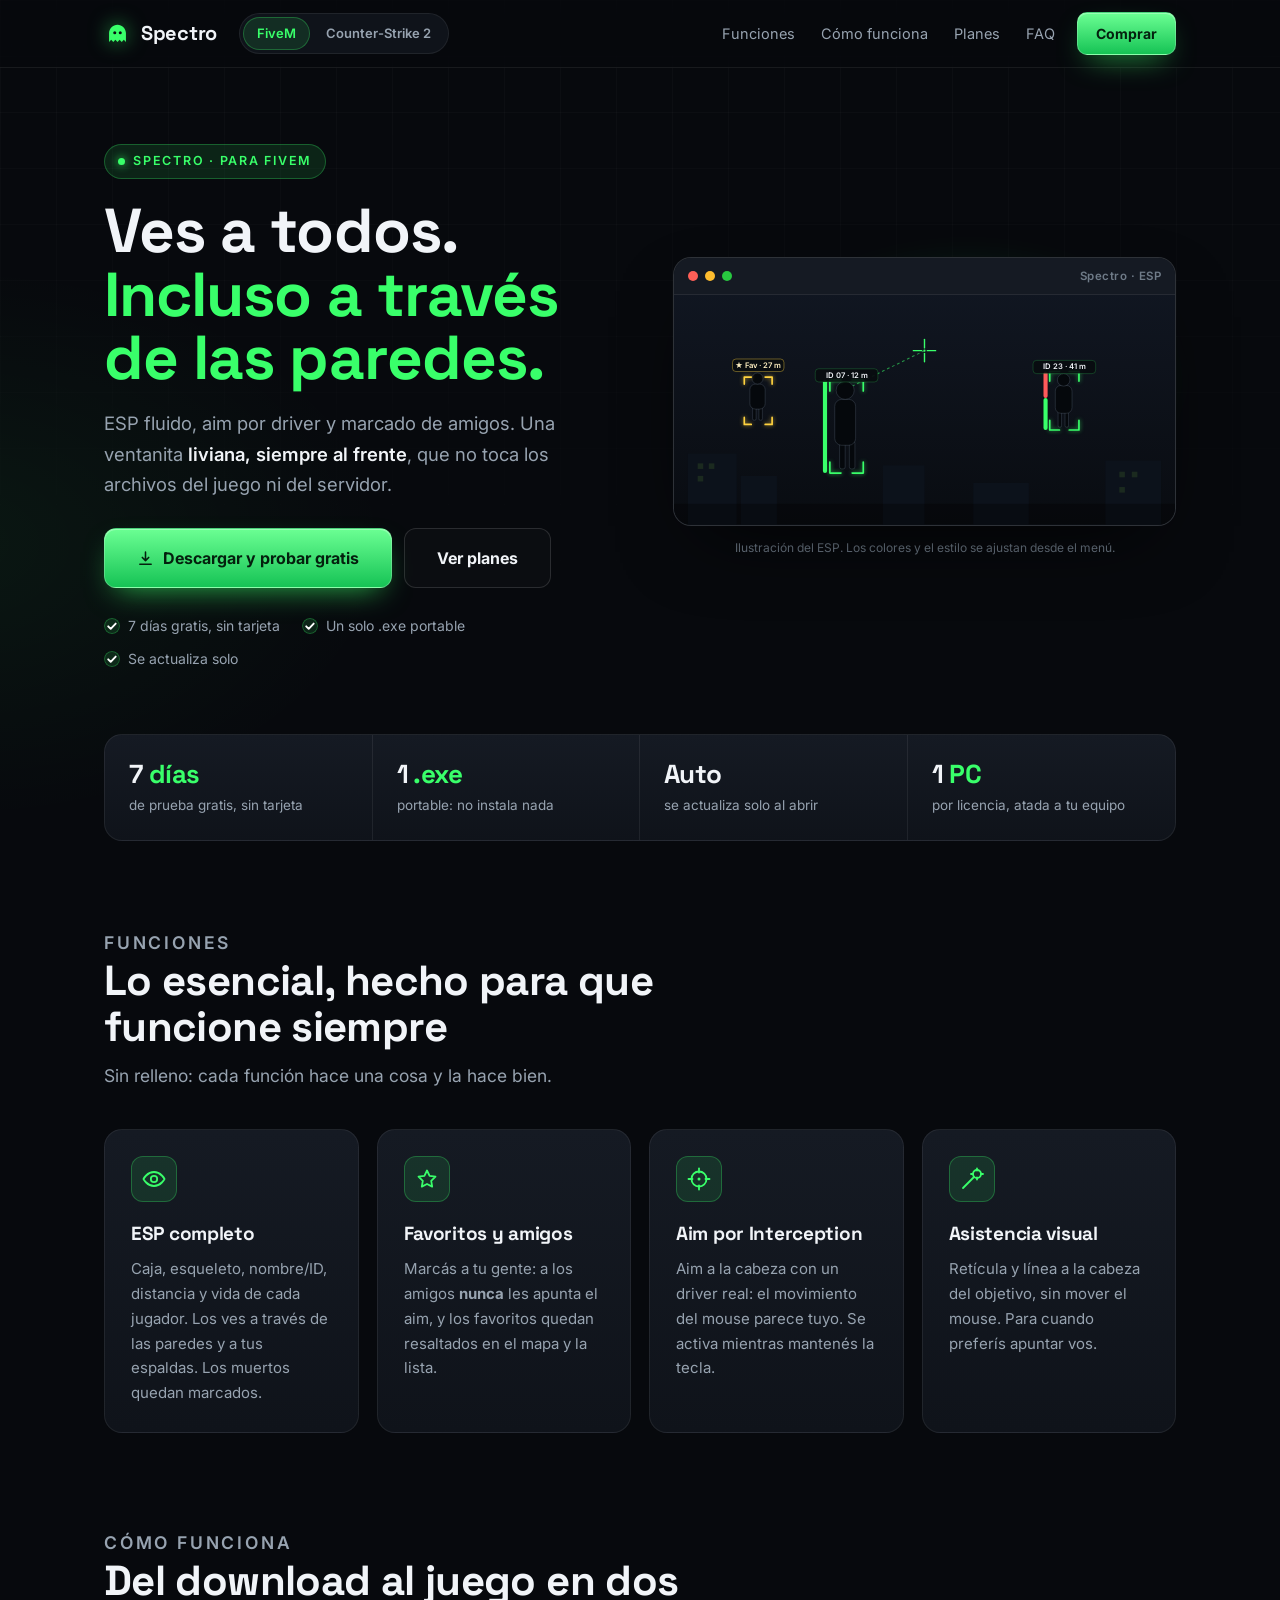
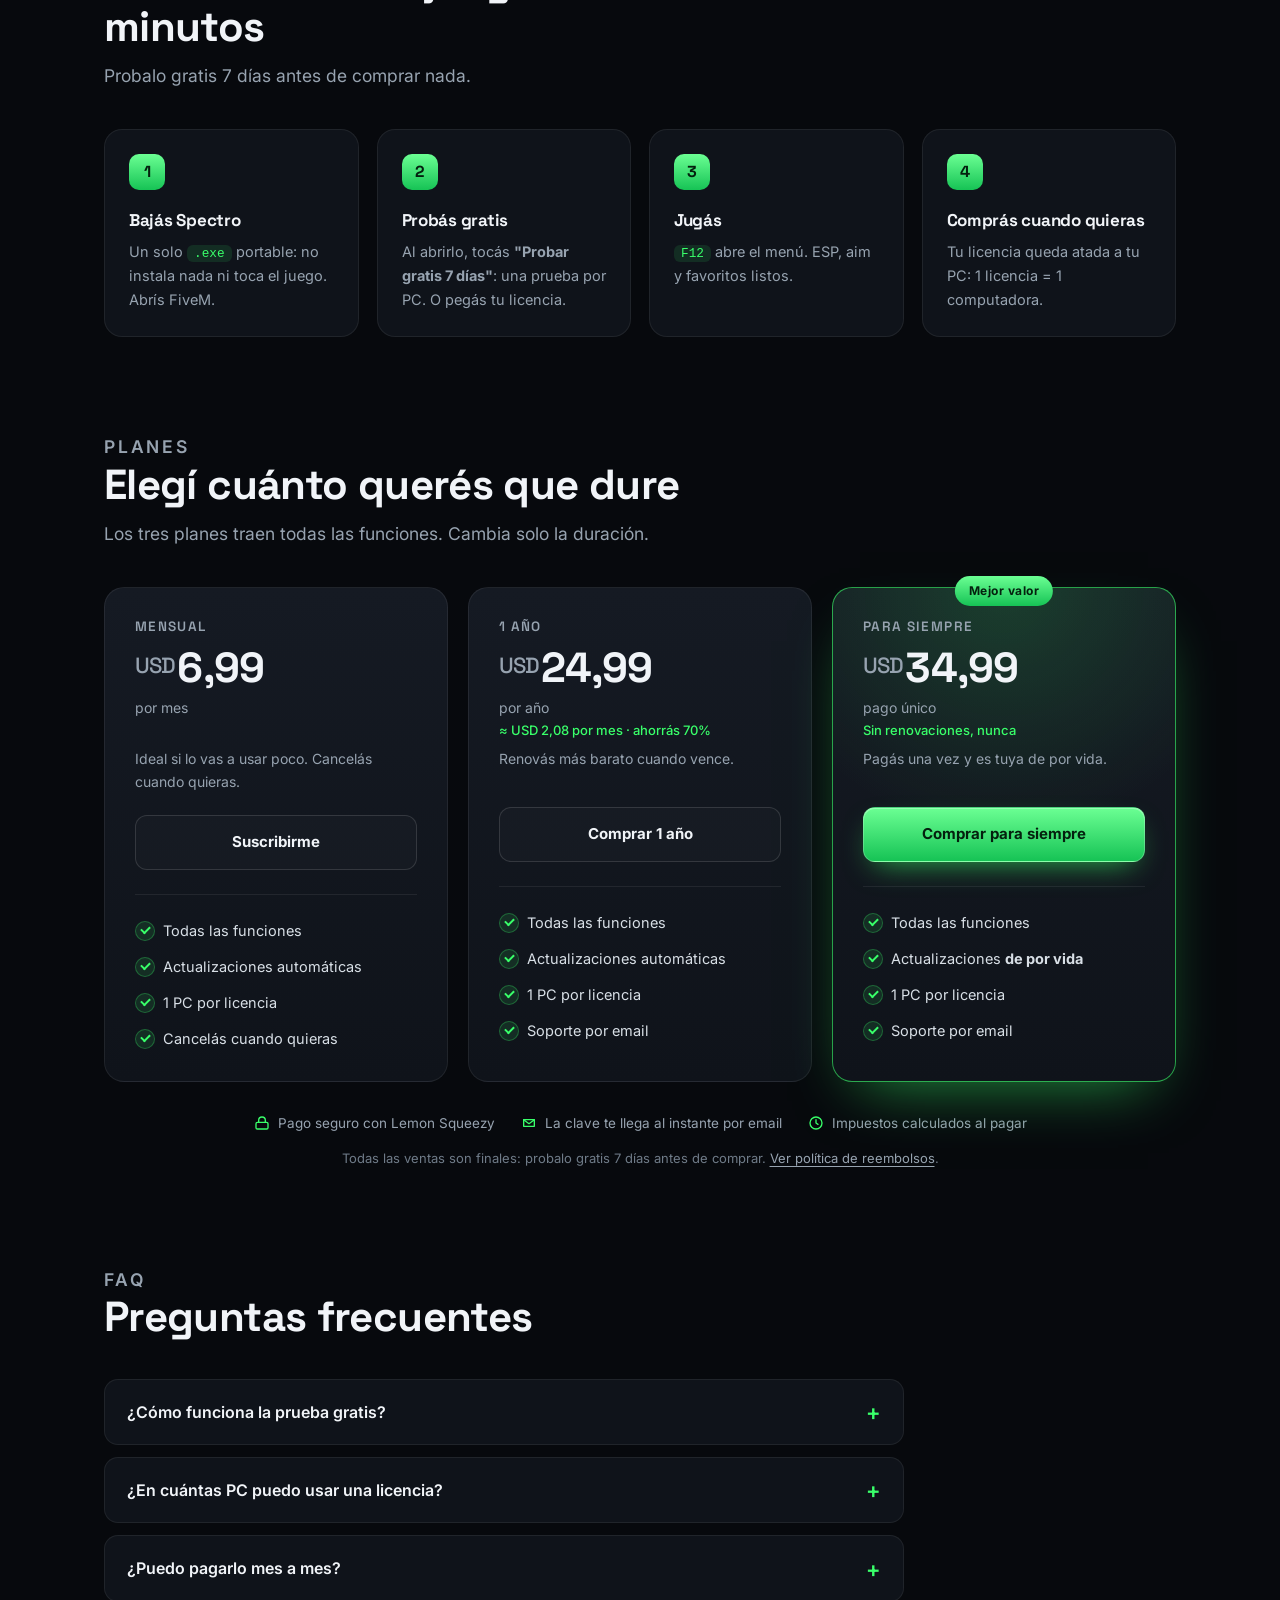
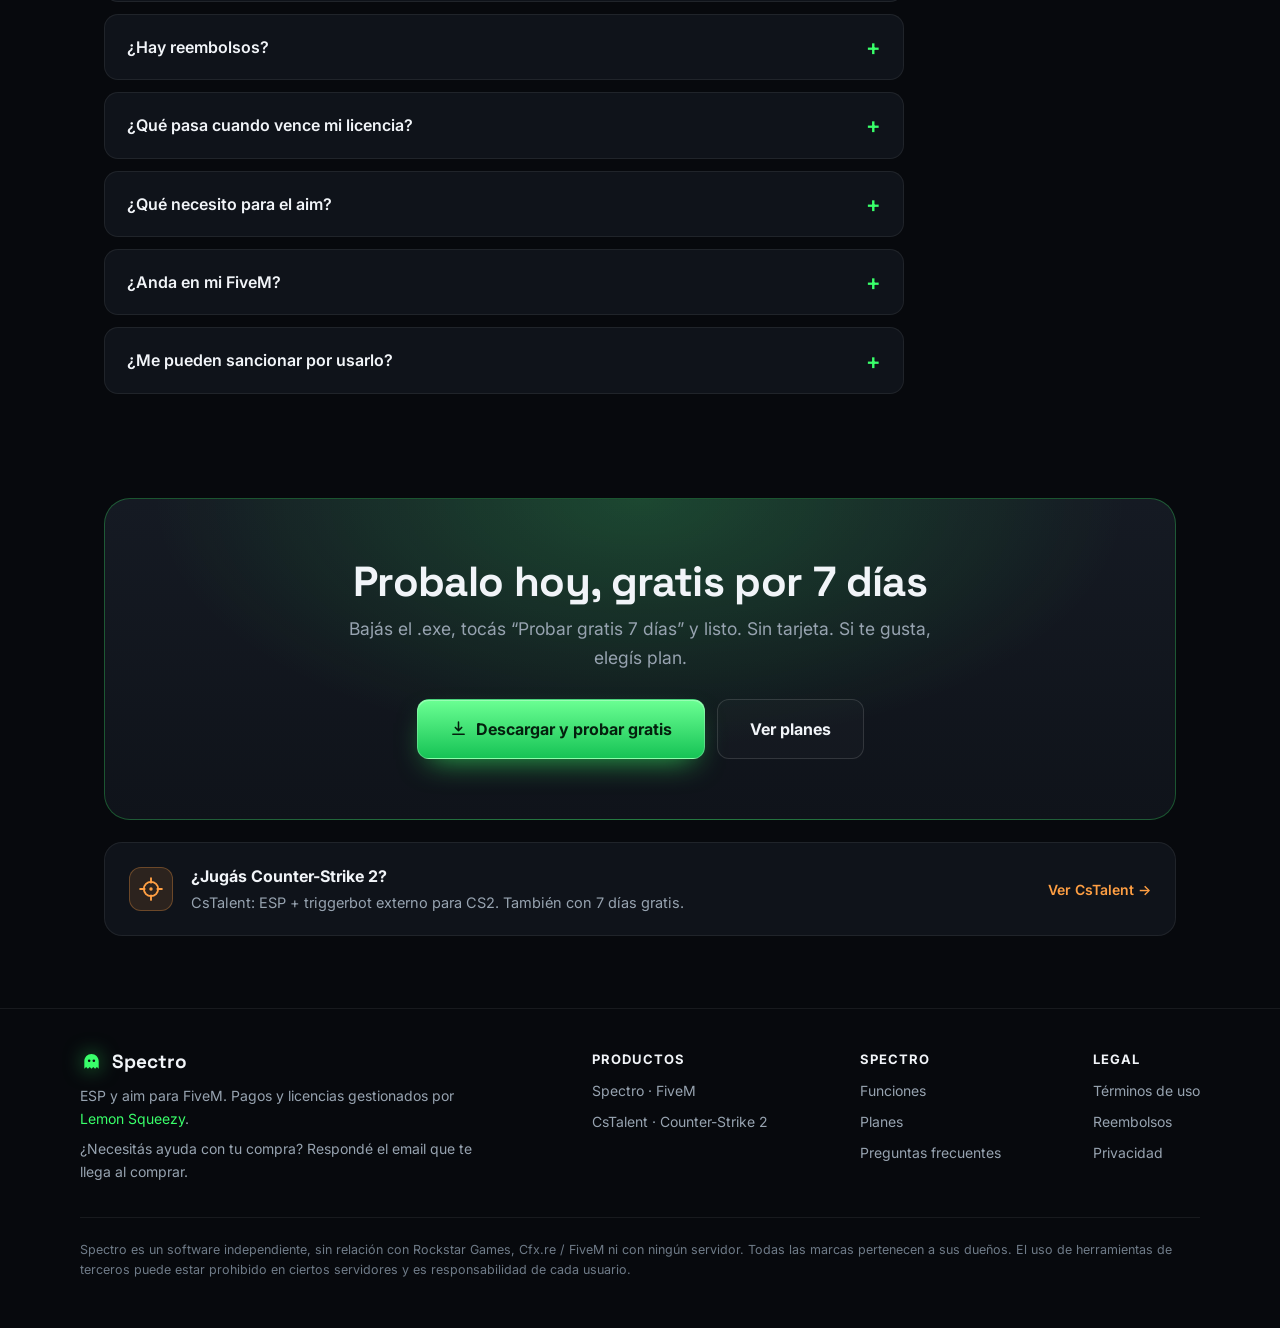
==== commit d33043dc: "feat(web): página legal (términos, reembolsos, privacidad) y aviso de ventas finales - /legal/ con t" ====
--- a/index.html
+++ b/index.html
@@ -15,7 +15,7 @@
 <link rel="preconnect" href="https://fonts.googleapis.com">
 <link rel="preconnect" href="https://fonts.gstatic.com" crossorigin>
 <link href="https://fonts.googleapis.com/css2?family=Space+Grotesk:wght@500;600;700&family=Inter:wght@400;500;600&display=swap" rel="stylesheet">
-<link rel="stylesheet" href="/style.css?v=6">
+<link rel="stylesheet" href="/style.css?v=7">
 <script>document.documentElement.classList.add('js')</script>
 </head>
 <body>
@@ -273,6 +273,7 @@
       <span><svg viewBox="0 0 24 24"><path d="M4 7h16v10H4z"/><path d="M4 7l8 6 8-6"/></svg>La clave te llega al instante por email</span>
       <span><svg viewBox="0 0 24 24"><circle cx="12" cy="12" r="9"/><path d="M12 7v5l3 2"/></svg>Impuestos calculados al pagar</span>
     </div>
+    <p class="refund-note">Todas las ventas son finales: probalo gratis 7 días antes de comprar. <a href="/legal/#reembolsos">Ver política de reembolsos</a>.</p>
   </section>
 
   <!-- ===== FAQ ===== -->
@@ -293,6 +294,10 @@
       <details>
         <summary>¿Puedo pagarlo mes a mes?</summary>
         <p>Sí. El plan <b>Mensual</b> es una suscripción de USD 6,99 por mes: ideal si lo vas a usar poco. Se renueva solo cada mes y la <b>cancelás cuando quieras</b> desde el link que te llega por email (seguís con acceso hasta fin del período pago). Si lo vas a usar seguido, el plan de 1 año o el de por siempre te salen más baratos a la larga.</p>
+      </details>
+      <details>
+        <summary>¿Hay reembolsos?</summary>
+        <p>No: las ventas son finales. Por eso tenés <b>7 días de prueba gratis</b>, sin tarjeta, para comprobar que anda en tu PC antes de pagar. El plan mensual lo cancelás cuando quieras (no se reembolsa el período en curso). Más detalle en los <a href="/legal/#reembolsos" style="color:var(--accent)">términos y reembolsos</a>.</p>
       </details>
       <details>
         <summary>¿Qué pasa cuando vence mi licencia?</summary>
@@ -359,6 +364,12 @@
       <a href="#planes">Planes</a>
       <a href="#faq">Preguntas frecuentes</a>
     </div>
+    <div class="foot-col">
+      <b>Legal</b>
+      <a href="/legal/#terminos">Términos de uso</a>
+      <a href="/legal/#reembolsos">Reembolsos</a>
+      <a href="/legal/#privacidad">Privacidad</a>
+    </div>
   </div>
   <p class="legal">Spectro es un software independiente, sin relación con Rockstar Games, Cfx.re / FiveM ni con ningún servidor. Todas las marcas pertenecen a sus dueños. El uso de herramientas de terceros puede estar prohibido en ciertos servidores y es responsabilidad de cada usuario.</p>
 </footer>
--- a/style.css
+++ b/style.css
@@ -257,6 +257,29 @@
 .legal{max-width:var(--maxw);margin:28px auto 0;padding-top:22px;border-top:1px solid var(--line);
   color:var(--muted-2);font-size:12.5px;line-height:1.6}
 
+/* ---------- aviso de ventas finales (debajo de los planes) ---------- */
+.refund-note{max-width:640px;margin:14px auto 0;text-align:center;color:var(--muted-2);font-size:13px}
+.refund-note a{color:var(--muted);text-decoration:underline;text-underline-offset:3px}
+.refund-note a:hover{color:var(--accent)}
+
+/* ---------- páginas de texto (legal) ---------- */
+.prose{max-width:760px;margin-inline:auto;padding:64px 24px 24px}
+.prose h1{font-size:clamp(32px,5vw,46px);line-height:1.1;margin:0 0 10px}
+.prose .meta{color:var(--muted-2);font-size:14px;margin:0 0 28px}
+.prose .toc{display:flex;flex-wrap:wrap;gap:10px;margin:0 0 12px}
+.prose .toc a{padding:7px 15px;border-radius:999px;font-size:14px;color:var(--muted);
+  background:var(--surface);border:1px solid var(--line);transition:.15s}
+.prose .toc a:hover{color:var(--accent);border-color:var(--accent-line)}
+.prose h2{font-size:26px;margin:52px 0 12px;scroll-margin-top:90px}
+.prose h3{font-size:17px;margin:26px 0 6px}
+.prose p,.prose li{color:#c9d2db;font-size:16px}
+.prose p{margin:0 0 14px}
+.prose ul{padding-left:22px;margin:8px 0 16px;display:grid;gap:7px}
+.prose strong{color:var(--fg);font-weight:600}
+.prose a{color:var(--accent);text-decoration:underline;text-underline-offset:3px}
+.prose .callout{margin:18px 0;padding:16px 20px;border-radius:14px;background:var(--accent-weak);
+  border:1px solid var(--accent-line);color:var(--fg);font-size:15.5px}
+
 /* ---------- animación de entrada (solo si hay JS) ---------- */
 .js .reveal{opacity:0;transform:translateY(18px);transition:opacity .7s var(--ease),transform .7s var(--ease)}
 .js .reveal.in{opacity:1;transform:none}
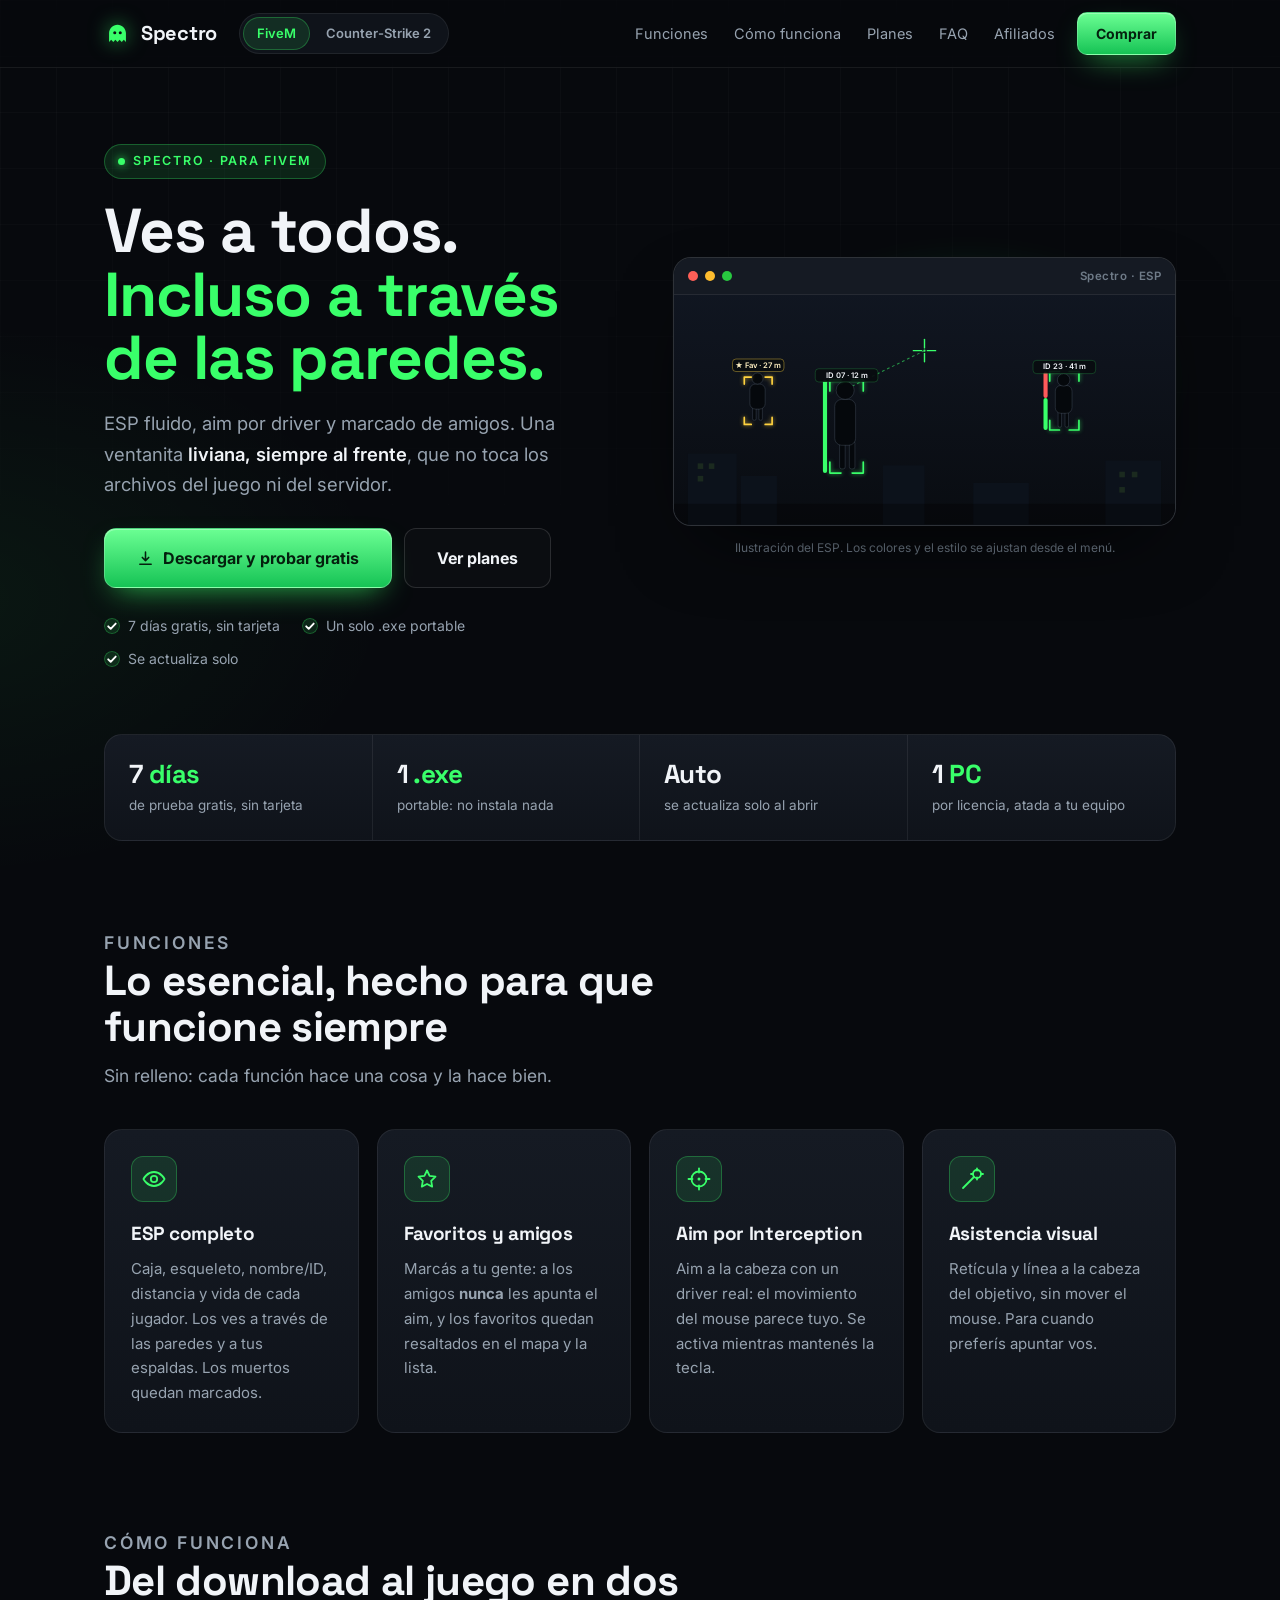
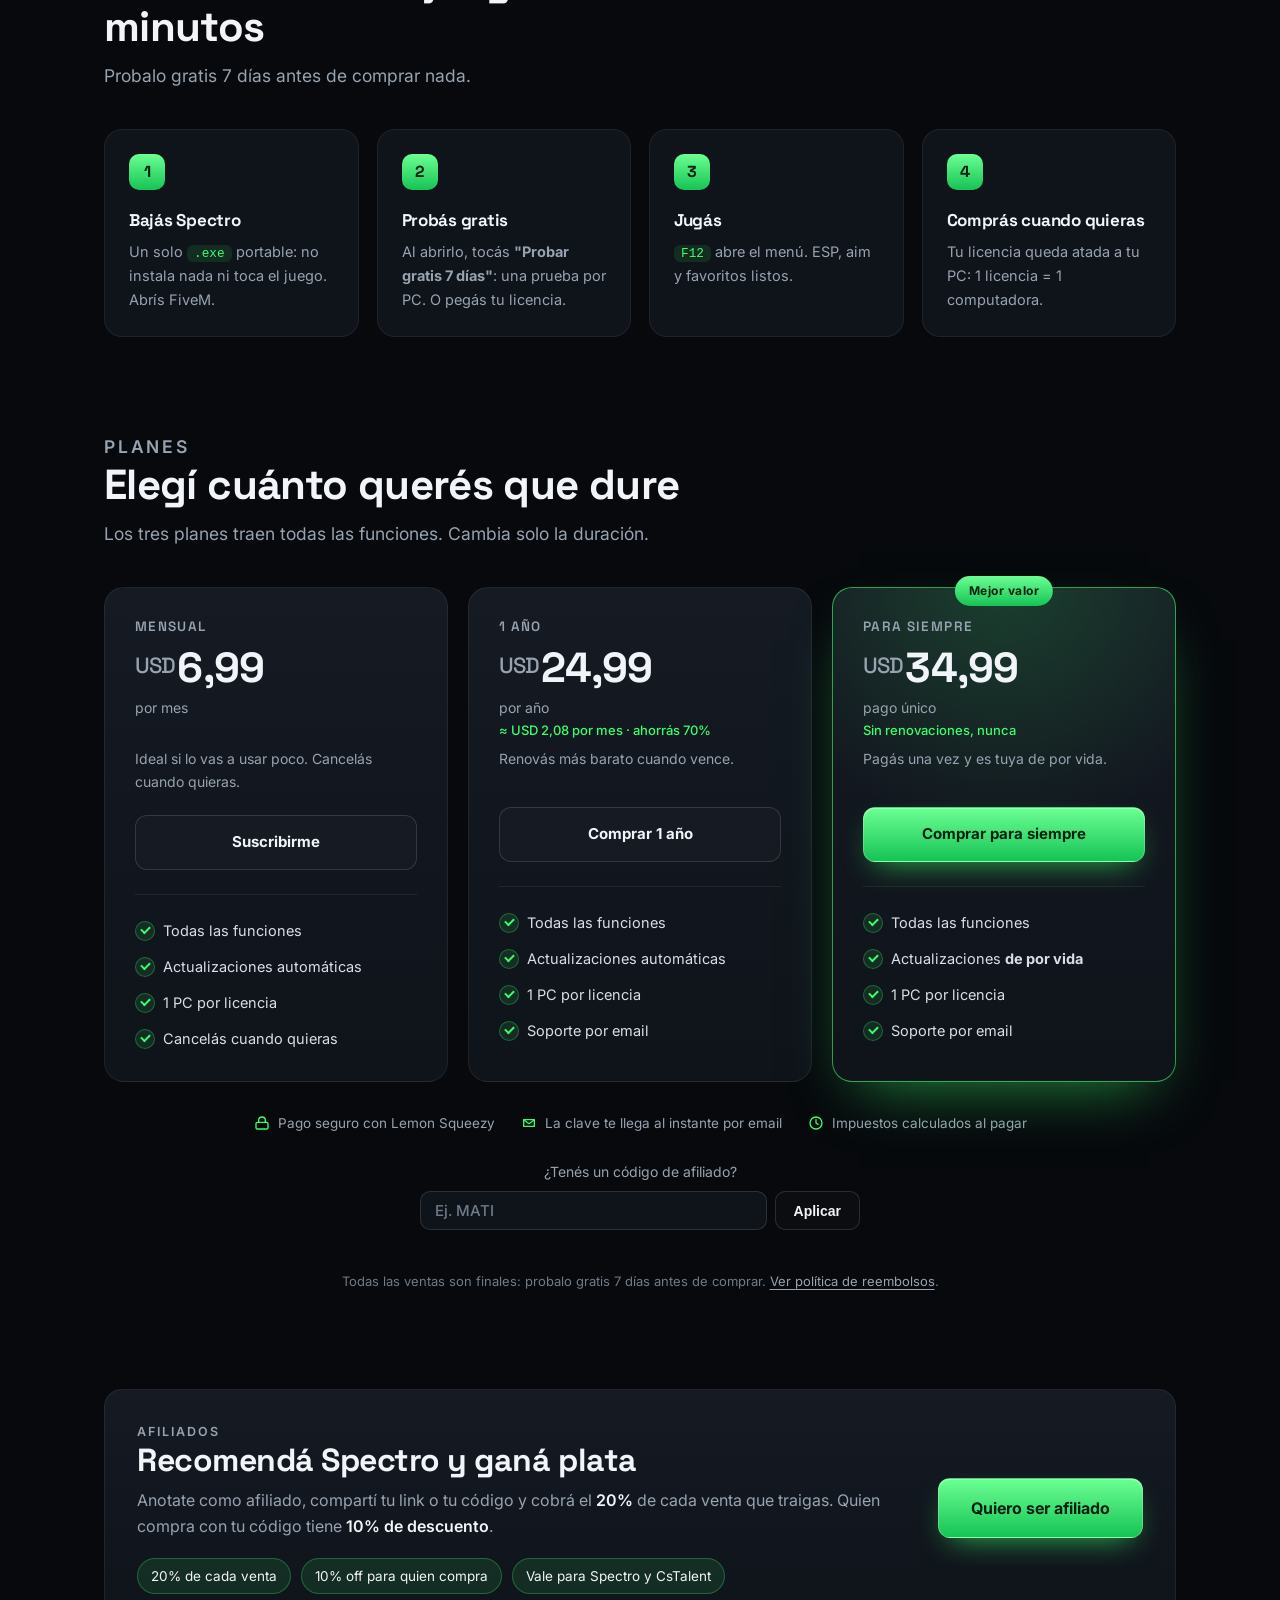
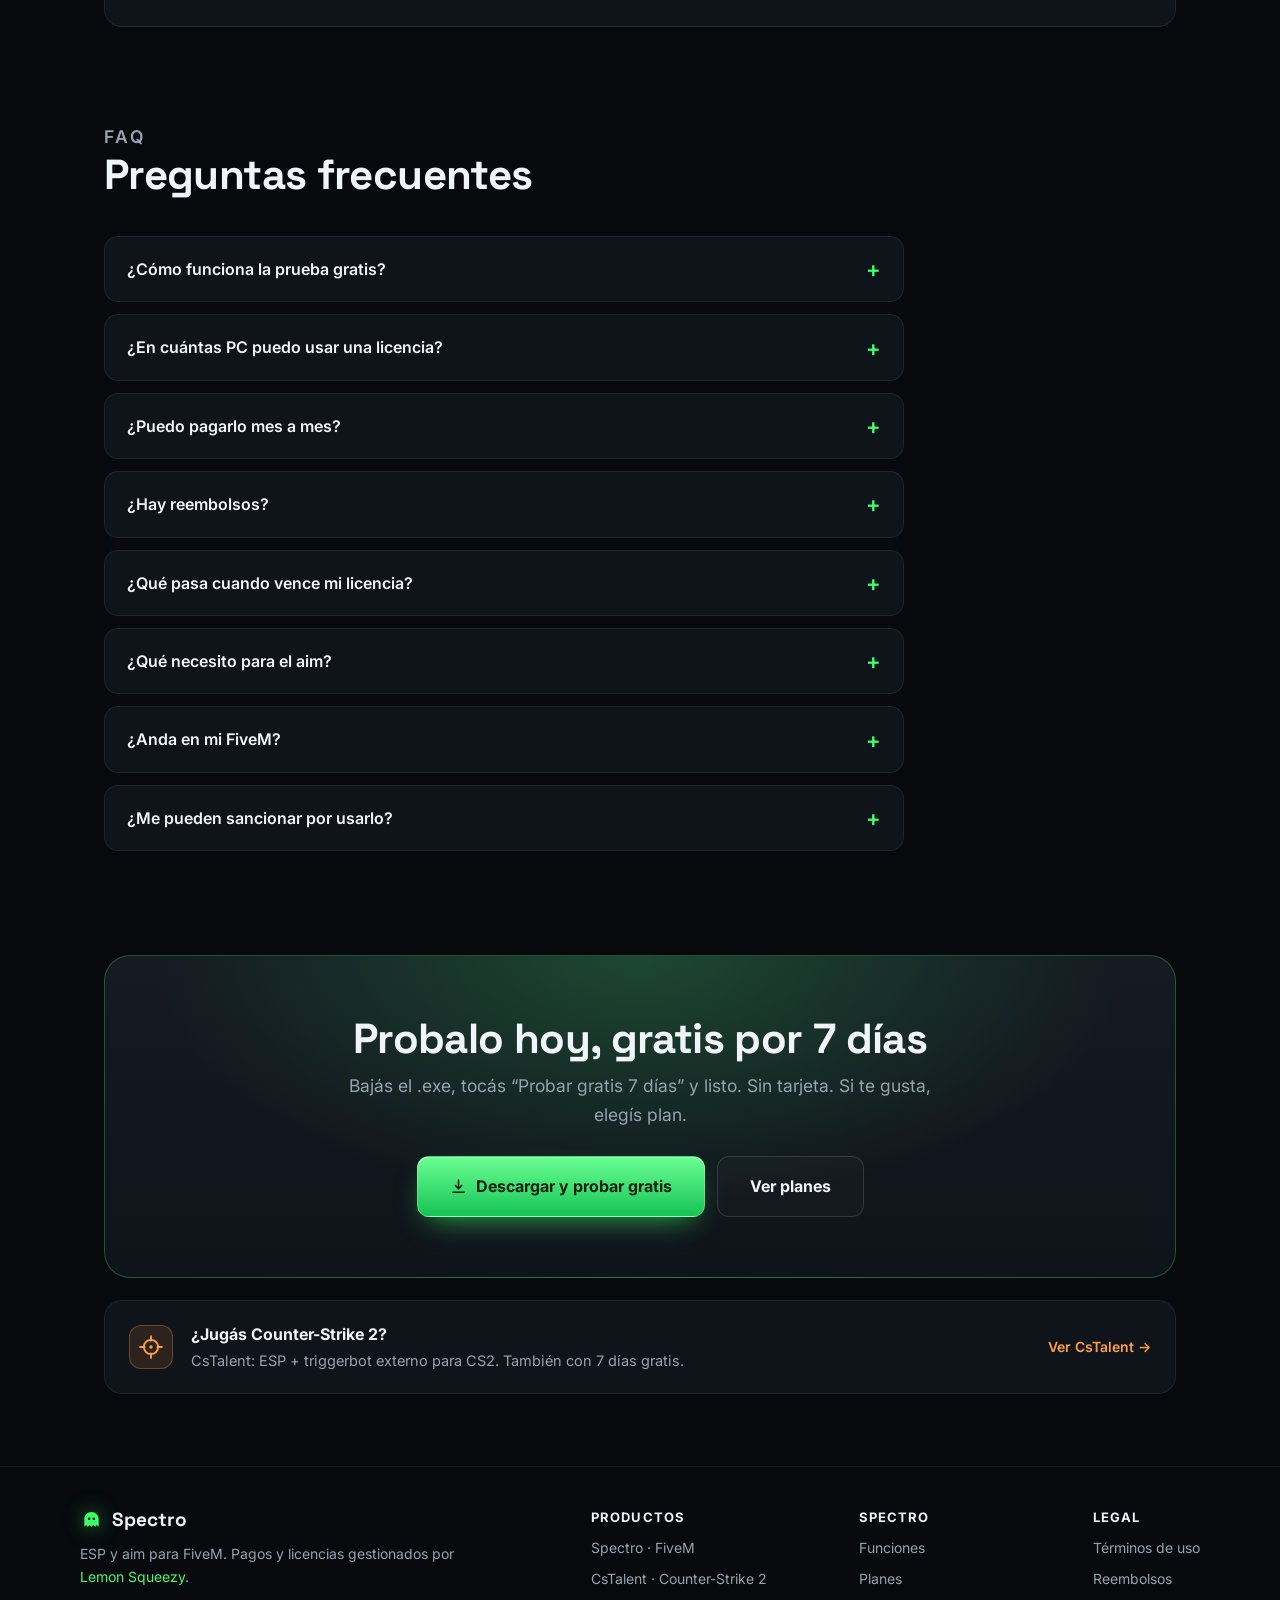
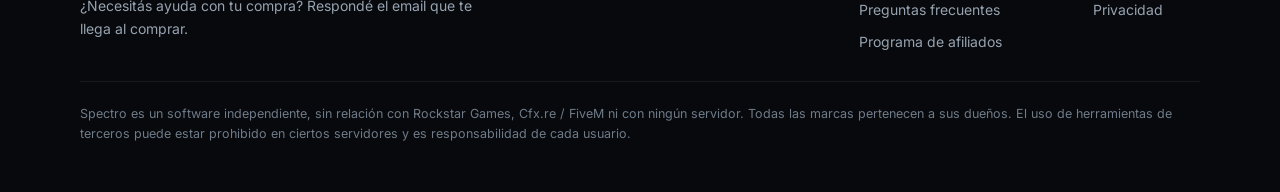
==== commit f5763b21: "feat: programa de afiliados (codigo corto + 10% para el comprador, comision via Lemon Squeezy) - api" ====
--- a/index.html
+++ b/index.html
@@ -15,7 +15,7 @@
 <link rel="preconnect" href="https://fonts.googleapis.com">
 <link rel="preconnect" href="https://fonts.gstatic.com" crossorigin>
 <link href="https://fonts.googleapis.com/css2?family=Space+Grotesk:wght@500;600;700&family=Inter:wght@400;500;600&display=swap" rel="stylesheet">
-<link rel="stylesheet" href="/style.css?v=7">
+<link rel="stylesheet" href="/style.css?v=8">
 <script>document.documentElement.classList.add('js')</script>
 </head>
 <body>
@@ -52,6 +52,7 @@
       <a href="#como">Cómo funciona</a>
       <a href="#planes">Planes</a>
       <a href="#faq">FAQ</a>
+      <a href="/afiliados/">Afiliados</a>
     </nav>
     <a class="btn btn-sm" href="#planes">Comprar</a>
   </div>
@@ -276,6 +277,23 @@
     <p class="refund-note">Todas las ventas son finales: probalo gratis 7 días antes de comprar. <a href="/legal/#reembolsos">Ver política de reembolsos</a>.</p>
   </section>
 
+  <!-- ===== AFILIADOS ===== -->
+  <section id="afiliados" class="section">
+    <div class="aff reveal">
+      <div class="aff-copy">
+        <p class="kicker">Afiliados</p>
+        <h2>Recomendá Spectro y ganá plata</h2>
+        <p>Anotate como afiliado, compartí tu link o tu código y cobrá el <strong>20%</strong> de cada venta que traigas. Quien compra con tu código tiene <strong>10% de descuento</strong>.</p>
+        <ul class="aff-pts">
+          <li>20% de cada venta</li>
+          <li>10% off para quien compra</li>
+          <li>Vale para Spectro y CsTalent</li>
+        </ul>
+      </div>
+      <a class="btn btn-lg" href="/afiliados/">Quiero ser afiliado</a>
+    </div>
+  </section>
+
   <!-- ===== FAQ ===== -->
   <section id="faq" class="section">
     <div class="section-head reveal">
@@ -363,6 +381,7 @@
       <a href="#funciones">Funciones</a>
       <a href="#planes">Planes</a>
       <a href="#faq">Preguntas frecuentes</a>
+      <a href="/afiliados/">Programa de afiliados</a>
     </div>
     <div class="foot-col">
       <b>Legal</b>
@@ -385,6 +404,9 @@
 })();
 </script>
 
+<!-- Código/link de afiliado: aplica el 10% y le cuenta la venta al afiliado. -->
+<script defer src="/ref.js?v=1"></script>
+
 <!-- Vercel Web Analytics (tráfico). Se activa en el panel del proyecto -> Analytics. -->
 <script defer src="/_vercel/insights/script.js"></script>
 
--- a/style.css
+++ b/style.css
@@ -262,6 +262,35 @@
 .refund-note a{color:var(--muted);text-decoration:underline;text-underline-offset:3px}
 .refund-note a:hover{color:var(--accent)}
 
+/* ---------- afiliados: código aplicado + cajita (ref.js) y bloque "Quiero ser afiliado" ---------- */
+.ref-banner{display:flex;flex-wrap:wrap;align-items:center;justify-content:center;gap:8px 16px;
+  max-width:640px;margin:0 auto 26px;padding:12px 18px;border-radius:14px;text-align:center;
+  background:var(--accent-weak);border:1px solid var(--accent-line);color:var(--fg);font-size:15px}
+.ref-banner b{color:var(--accent);font-weight:700;letter-spacing:.04em}
+.ref-banner strong{font-weight:600}
+.ref-x{background:none;border:0;padding:0;color:var(--muted);font:inherit;font-size:13.5px;
+  text-decoration:underline;text-underline-offset:3px;cursor:pointer}
+.ref-x:hover{color:var(--accent)}
+.ref-form{max-width:440px;margin:26px auto 0;text-align:center}
+.ref-banner[hidden],.ref-form[hidden]{display:none}
+.ref-form label{display:block;color:var(--muted);font-size:14px;margin-bottom:8px}
+.ref-row{display:flex;gap:8px}
+.ref-row input{flex:1;min-width:0;background:var(--surface);border:1px solid var(--line-2);border-radius:10px;
+  color:var(--fg);font:500 15px "Inter",sans-serif;padding:9px 14px;text-transform:uppercase;letter-spacing:.04em}
+.ref-row input::placeholder{color:var(--muted-2);text-transform:none;letter-spacing:0}
+.ref-row input:focus{outline:none;border-color:var(--accent)}
+.ref-msg{min-height:1.4em;margin:8px 0 0;font-size:13.5px;color:var(--muted)}
+.ref-msg.err{color:var(--danger)}
+.aff{display:flex;flex-wrap:wrap;align-items:center;gap:22px 32px;padding:32px;border-radius:var(--radius);
+  background:linear-gradient(180deg,var(--surface-2),var(--surface));border:1px solid var(--line)}
+.aff-copy{flex:1 1 420px}
+.aff-copy h2{font-size:clamp(24px,3.4vw,32px);line-height:1.15;margin:0 0 8px}
+.aff-copy p{margin:0;color:var(--muted)}
+.aff-copy p strong{color:var(--fg);font-weight:600}
+.aff-pts{list-style:none;display:flex;flex-wrap:wrap;gap:10px;margin:18px 0 0;padding:0}
+.aff-pts li{padding:6px 13px;border-radius:999px;font-size:13.5px;color:var(--fg);
+  background:var(--accent-weak);border:1px solid var(--accent-line)}
+
 /* ---------- páginas de texto (legal) ---------- */
 .prose{max-width:760px;margin-inline:auto;padding:64px 24px 24px}
 .prose h1{font-size:clamp(32px,5vw,46px);line-height:1.1;margin:0 0 10px}
@@ -274,9 +303,11 @@
 .prose h3{font-size:17px;margin:26px 0 6px}
 .prose p,.prose li{color:#c9d2db;font-size:16px}
 .prose p{margin:0 0 14px}
-.prose ul{padding-left:22px;margin:8px 0 16px;display:grid;gap:7px}
+.prose ul,.prose ol{padding-left:22px;margin:8px 0 16px;display:grid;gap:7px}
 .prose strong{color:var(--fg);font-weight:600}
 .prose a{color:var(--accent);text-decoration:underline;text-underline-offset:3px}
+.prose a.btn{color:var(--accent-ink);text-decoration:none}
+.prose code{background:var(--accent-weak);color:var(--accent);padding:1px 6px;border-radius:5px;font-size:.88em;word-break:break-all}
 .prose .callout{margin:18px 0;padding:16px 20px;border-radius:14px;background:var(--accent-weak);
   border:1px solid var(--accent-line);color:var(--fg);font-size:15.5px}
 
@@ -321,4 +352,6 @@
   .cta-in{padding:44px 20px}
   .xsell a{flex-wrap:wrap}
   .xsell .go{margin-left:0}
-}
+  .aff{padding:24px 20px}
+  .aff > .btn{width:100%}
+}
